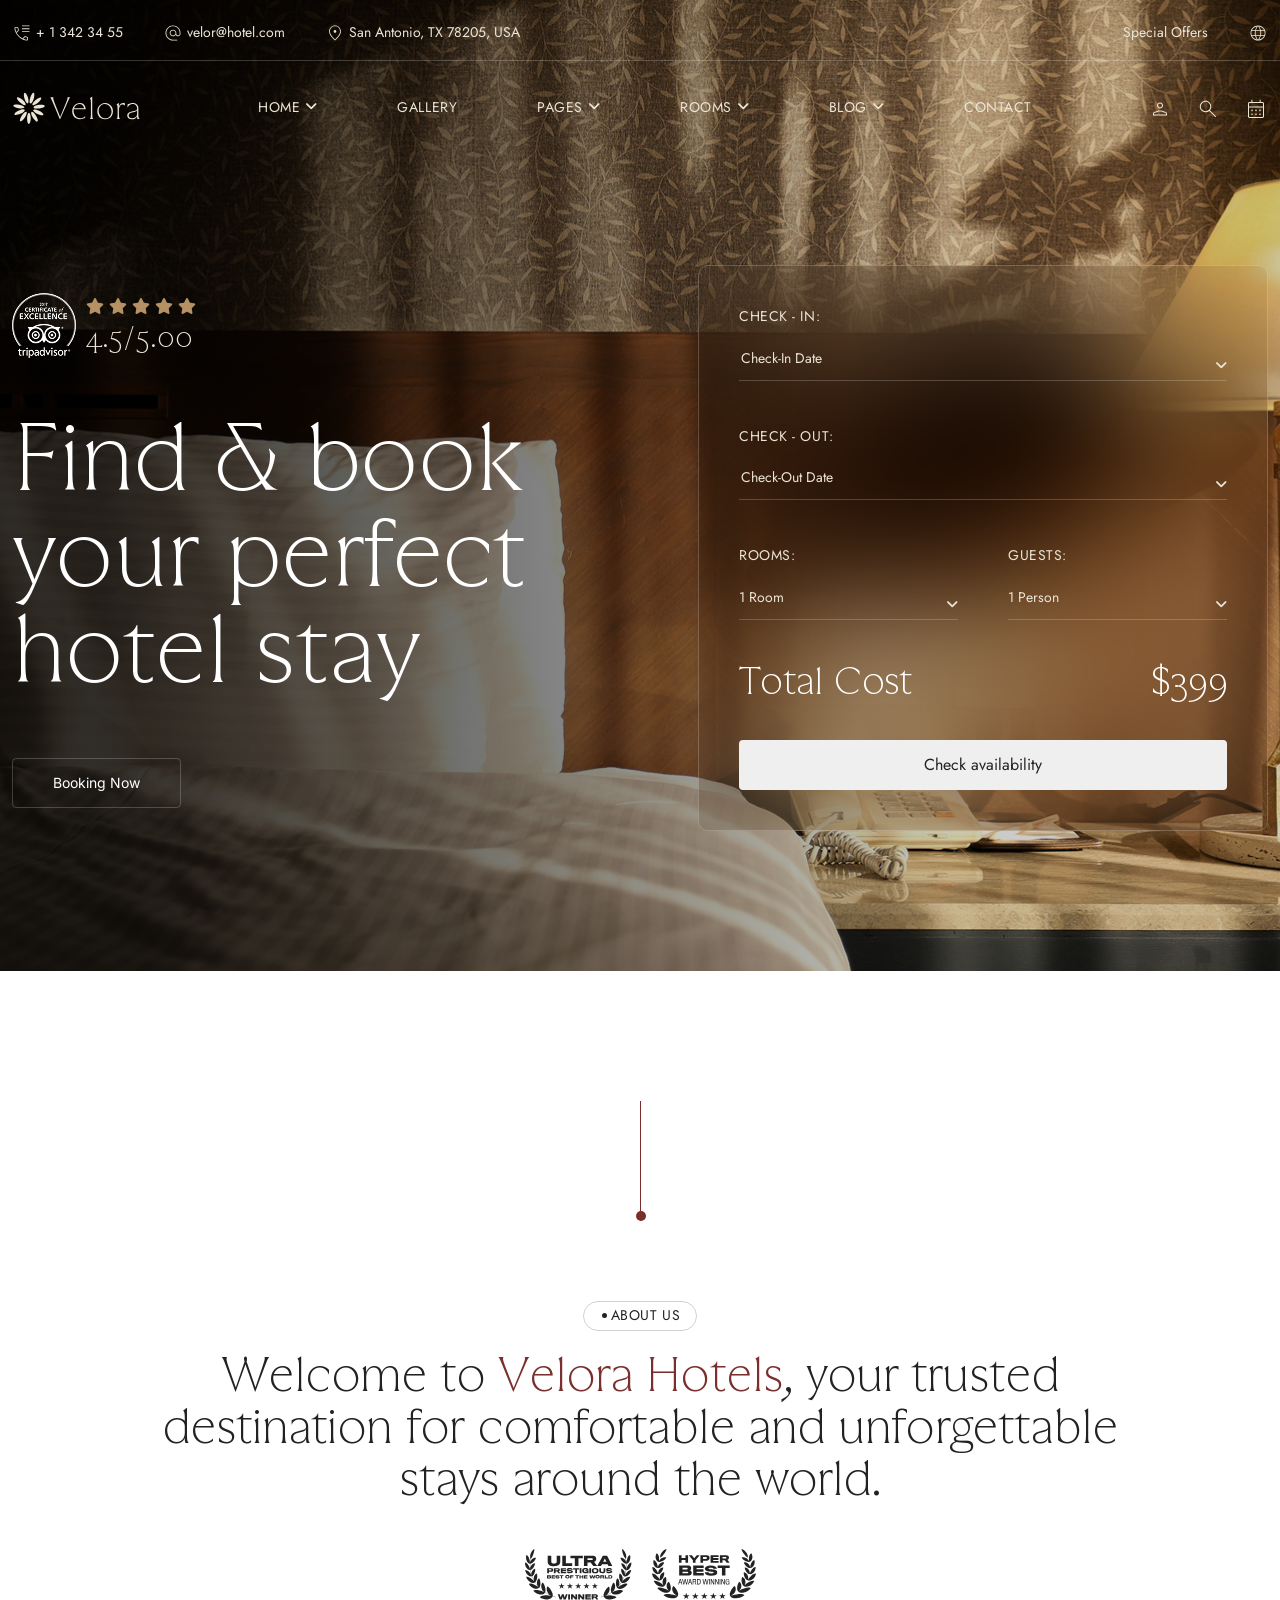
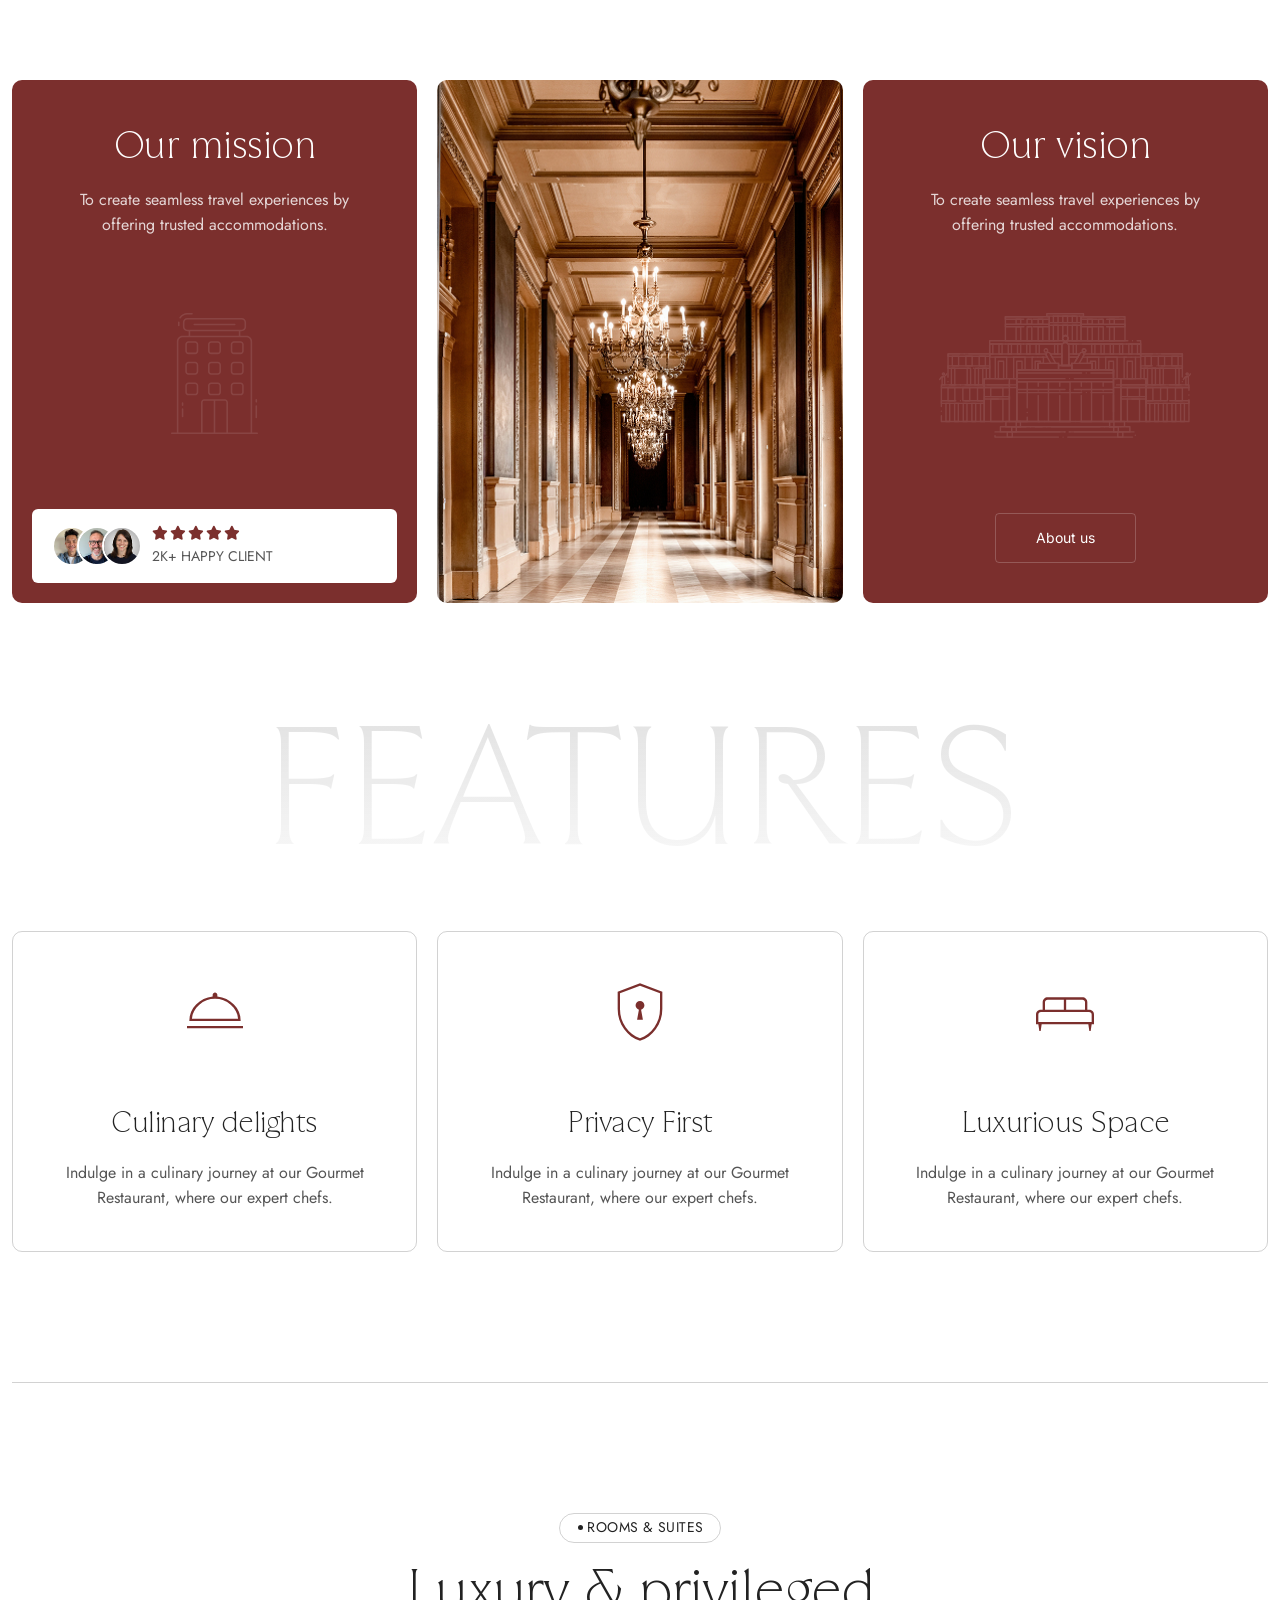
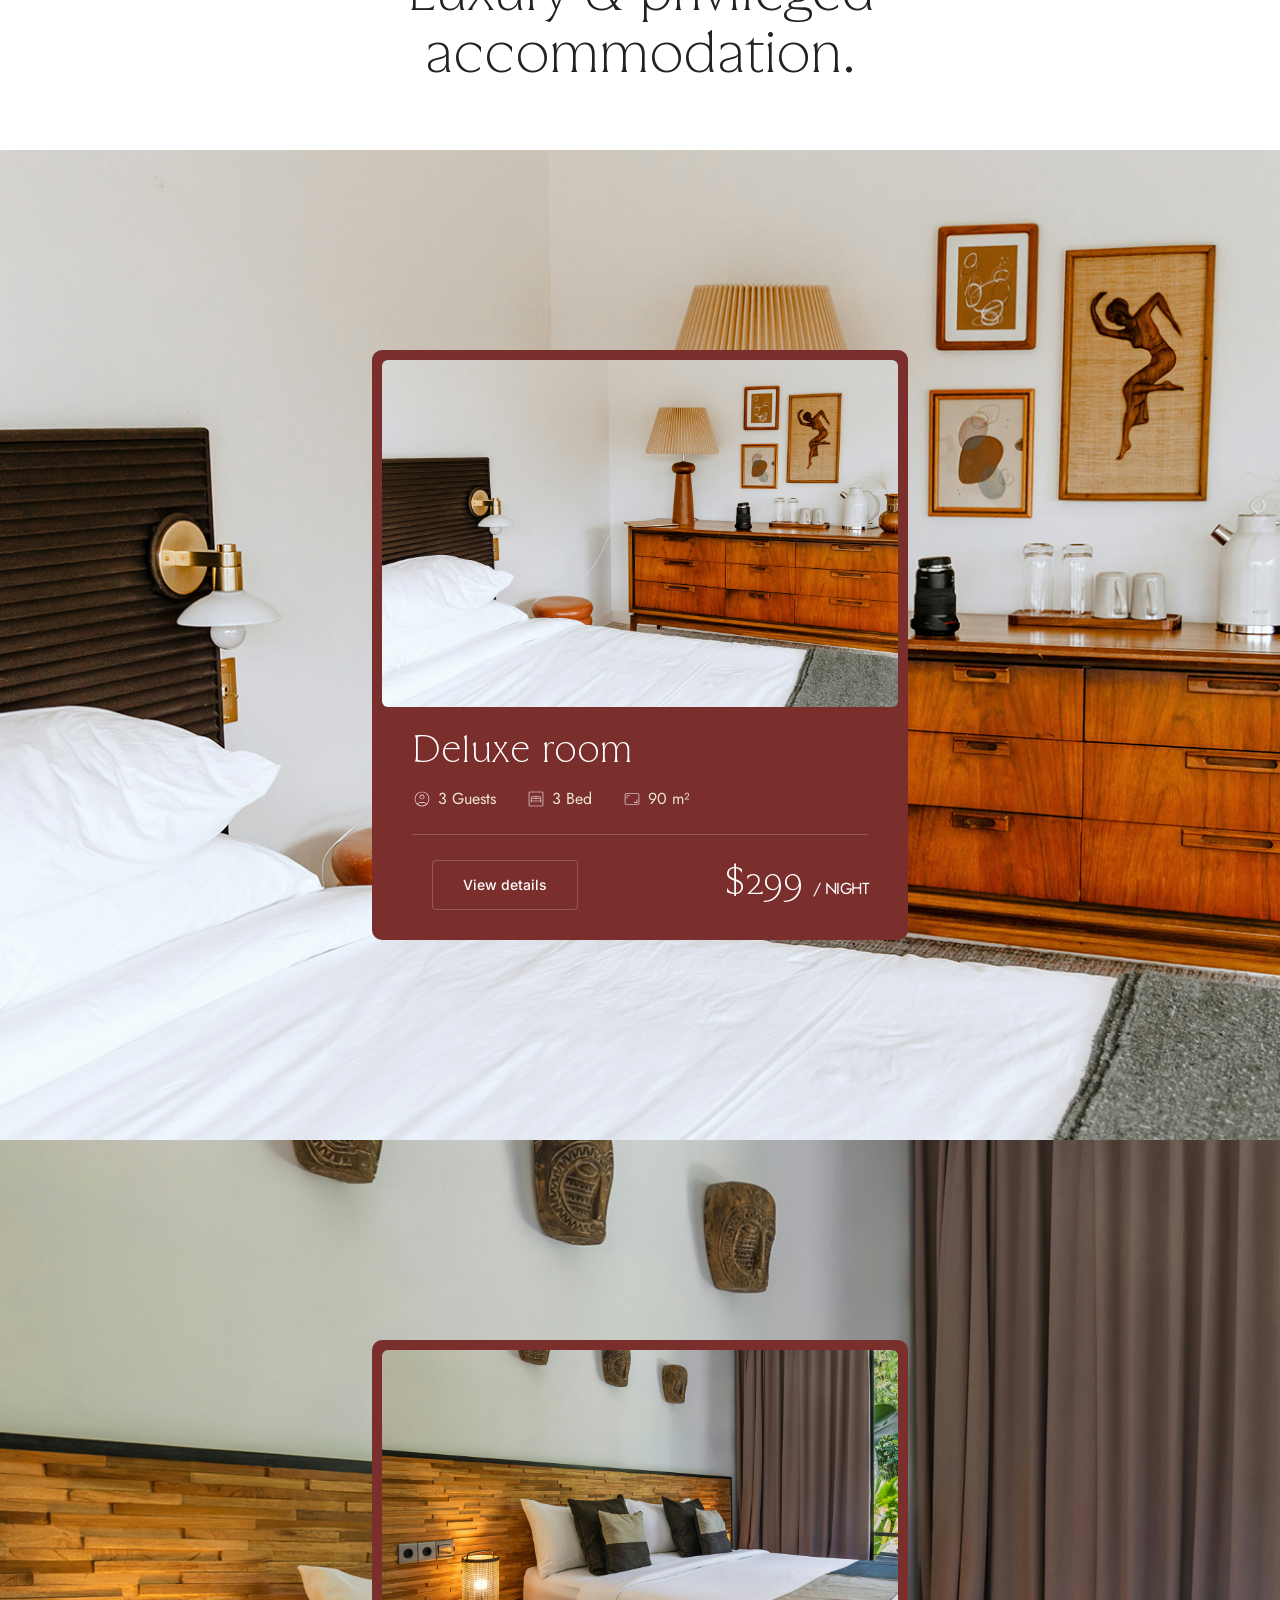
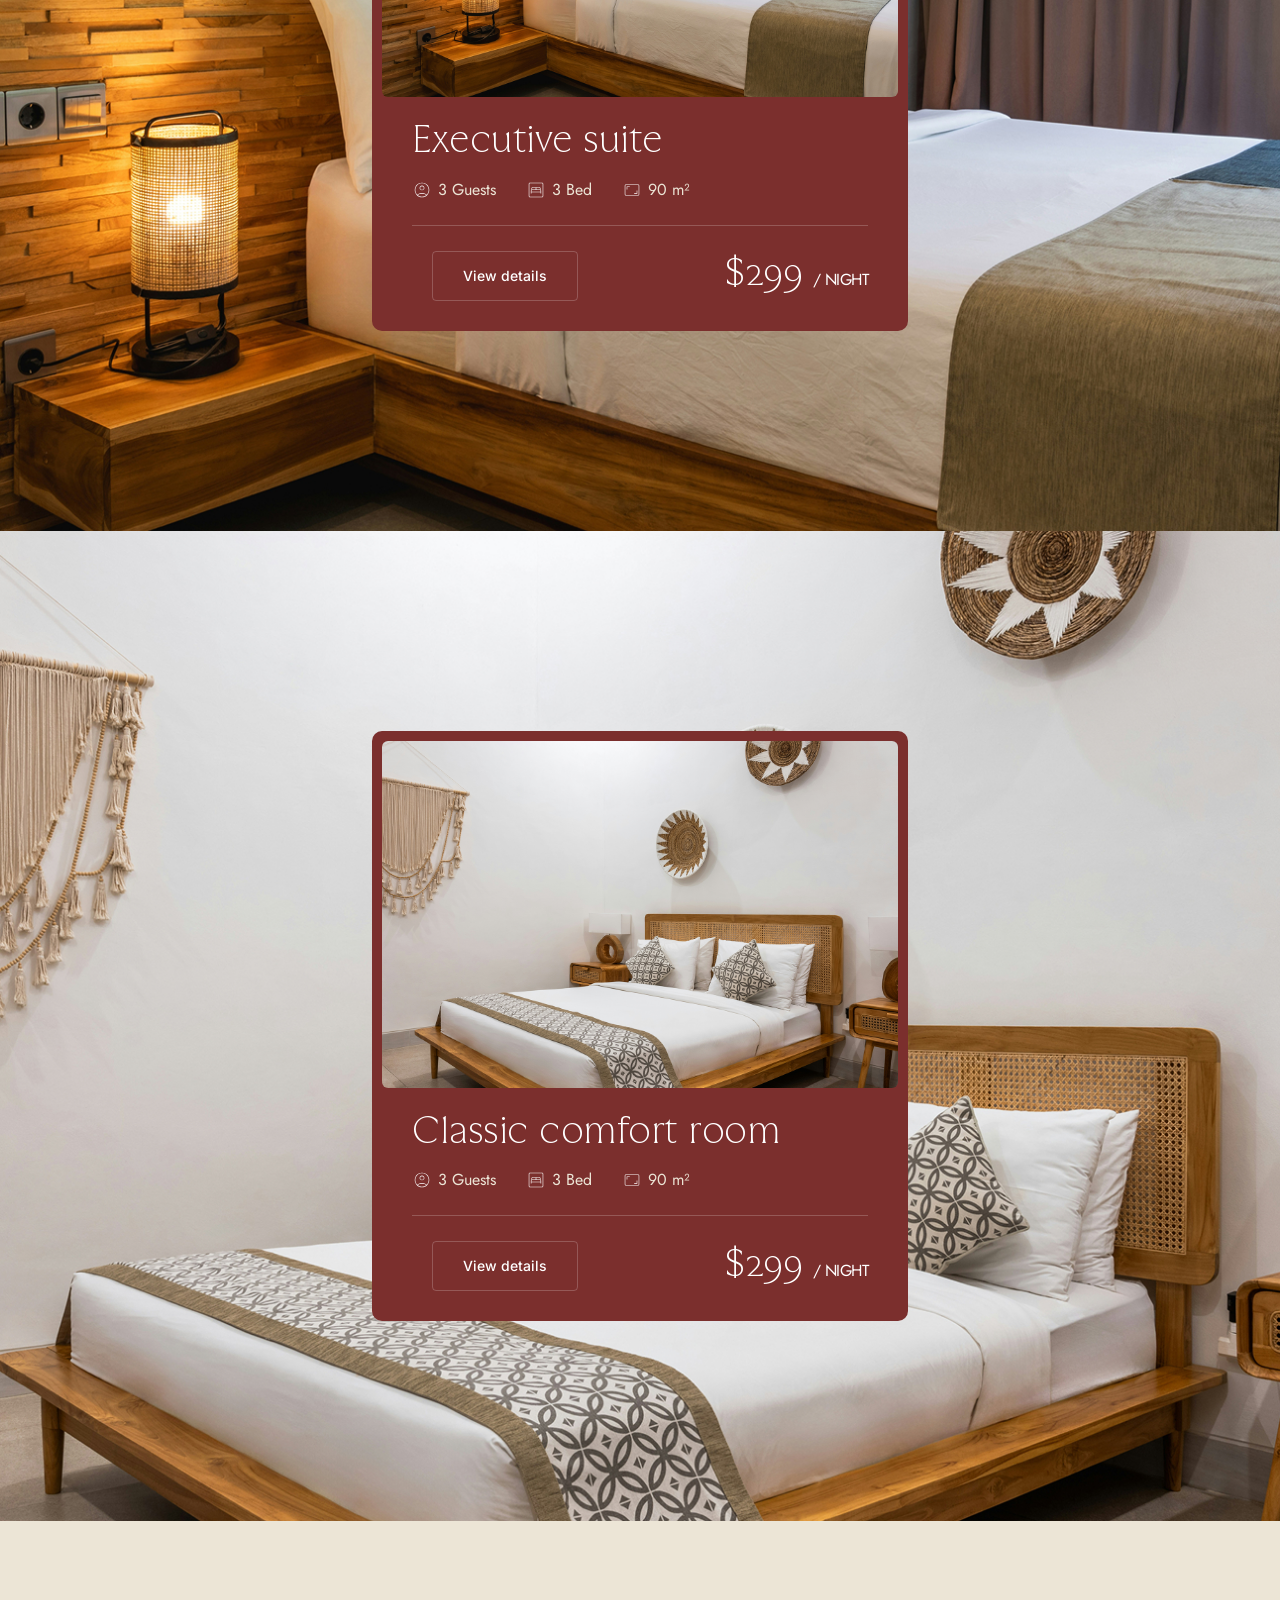
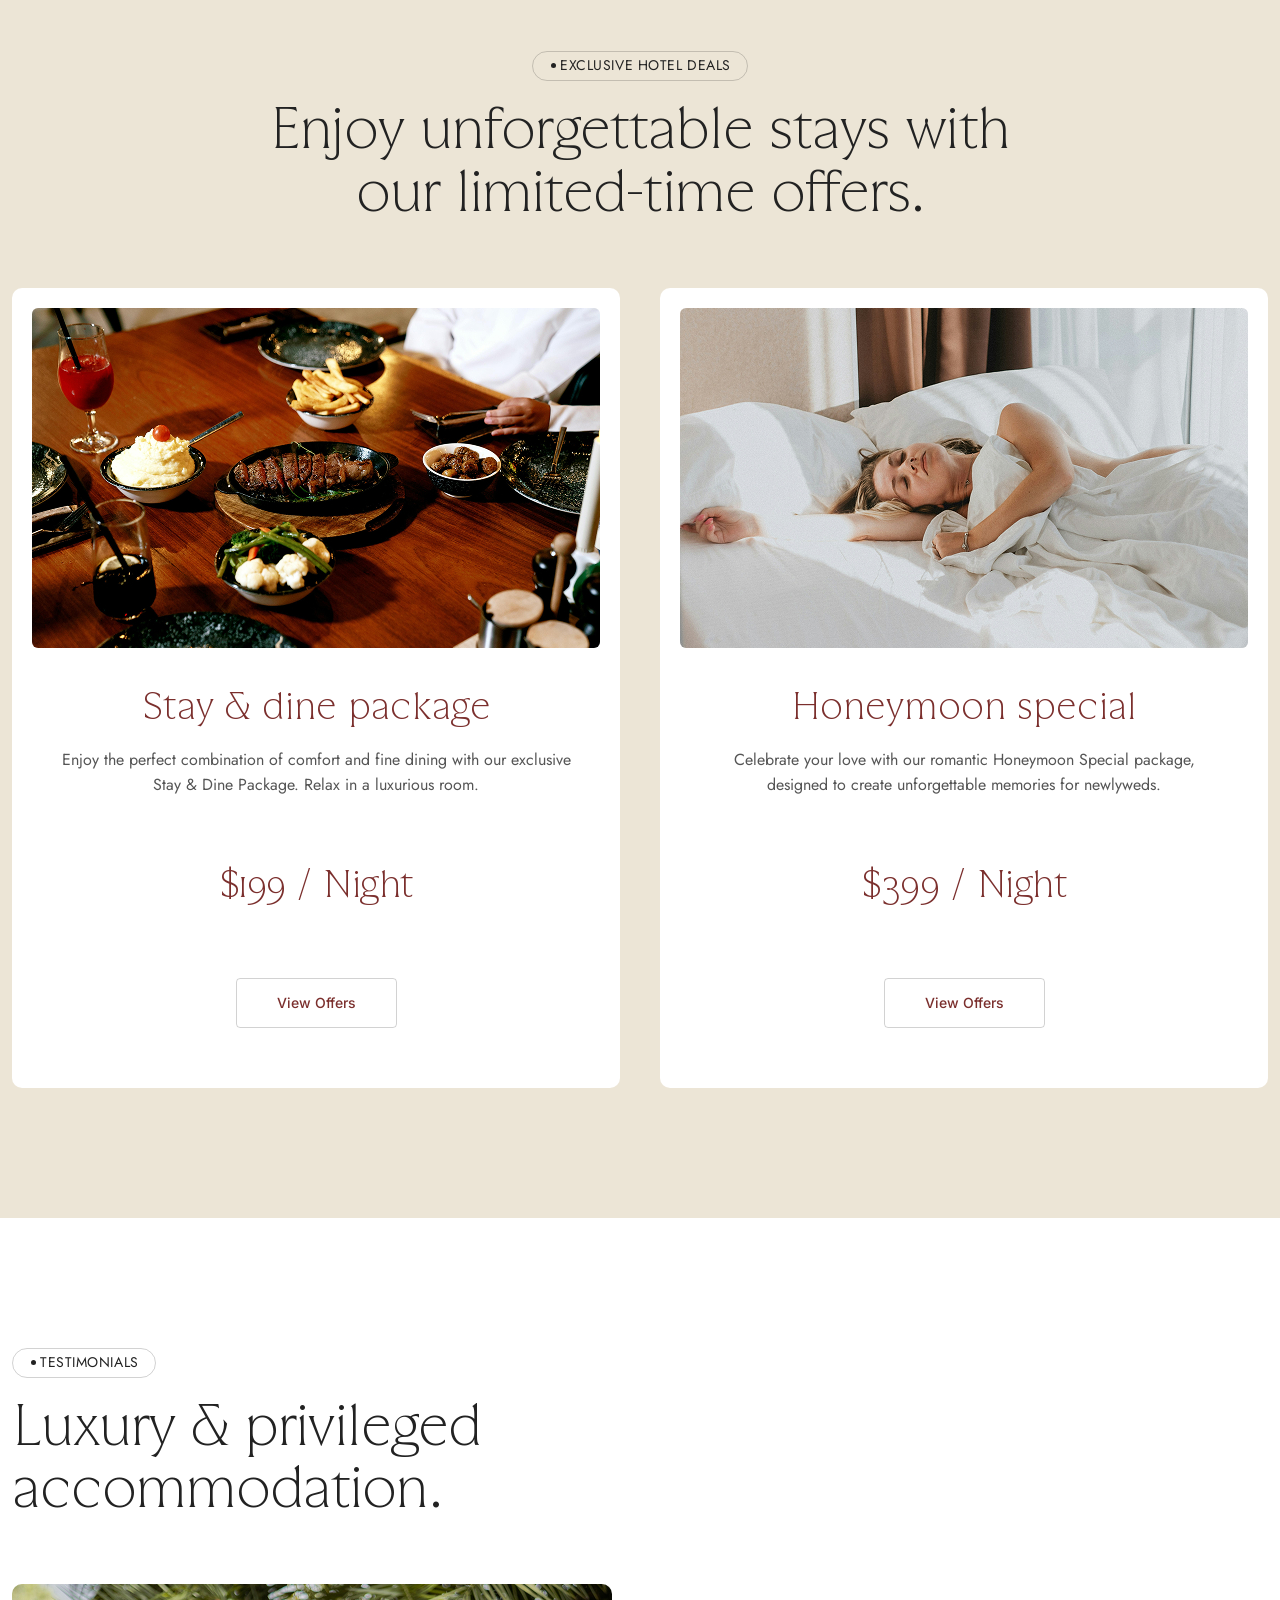
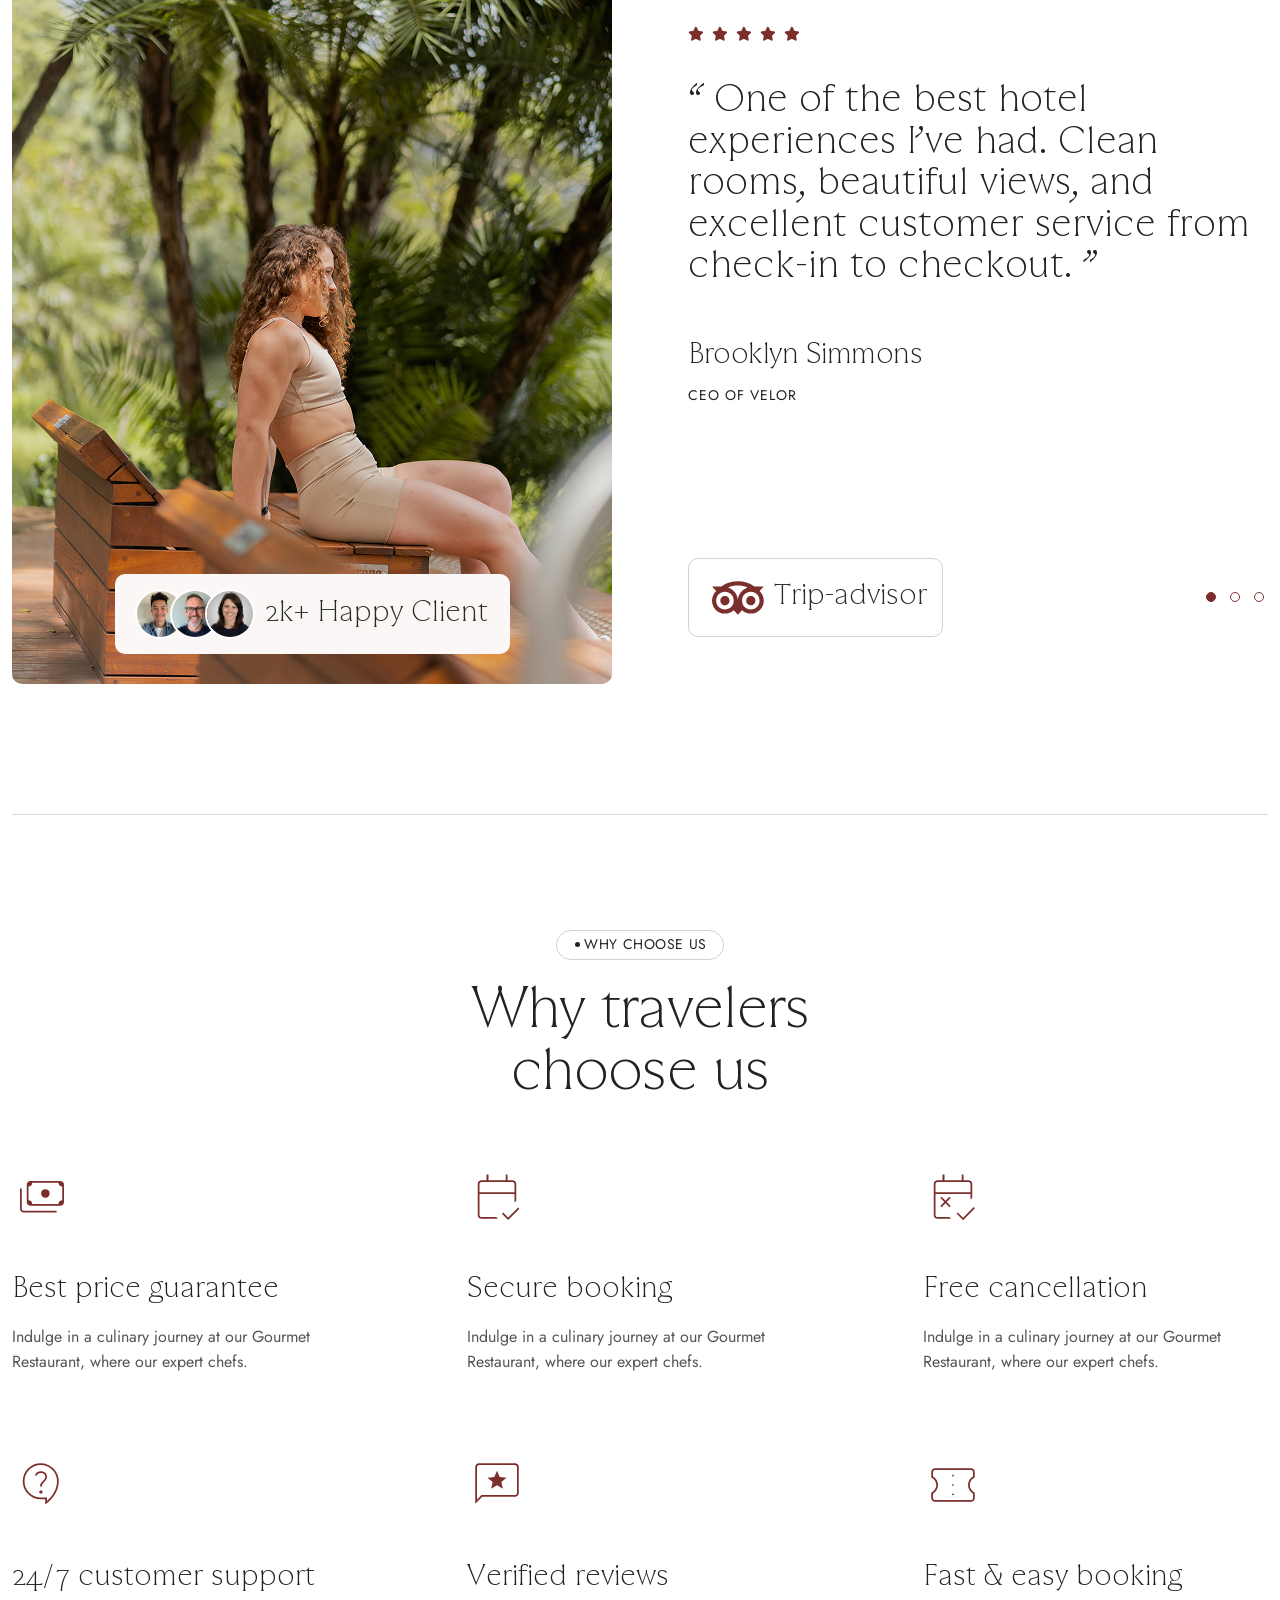
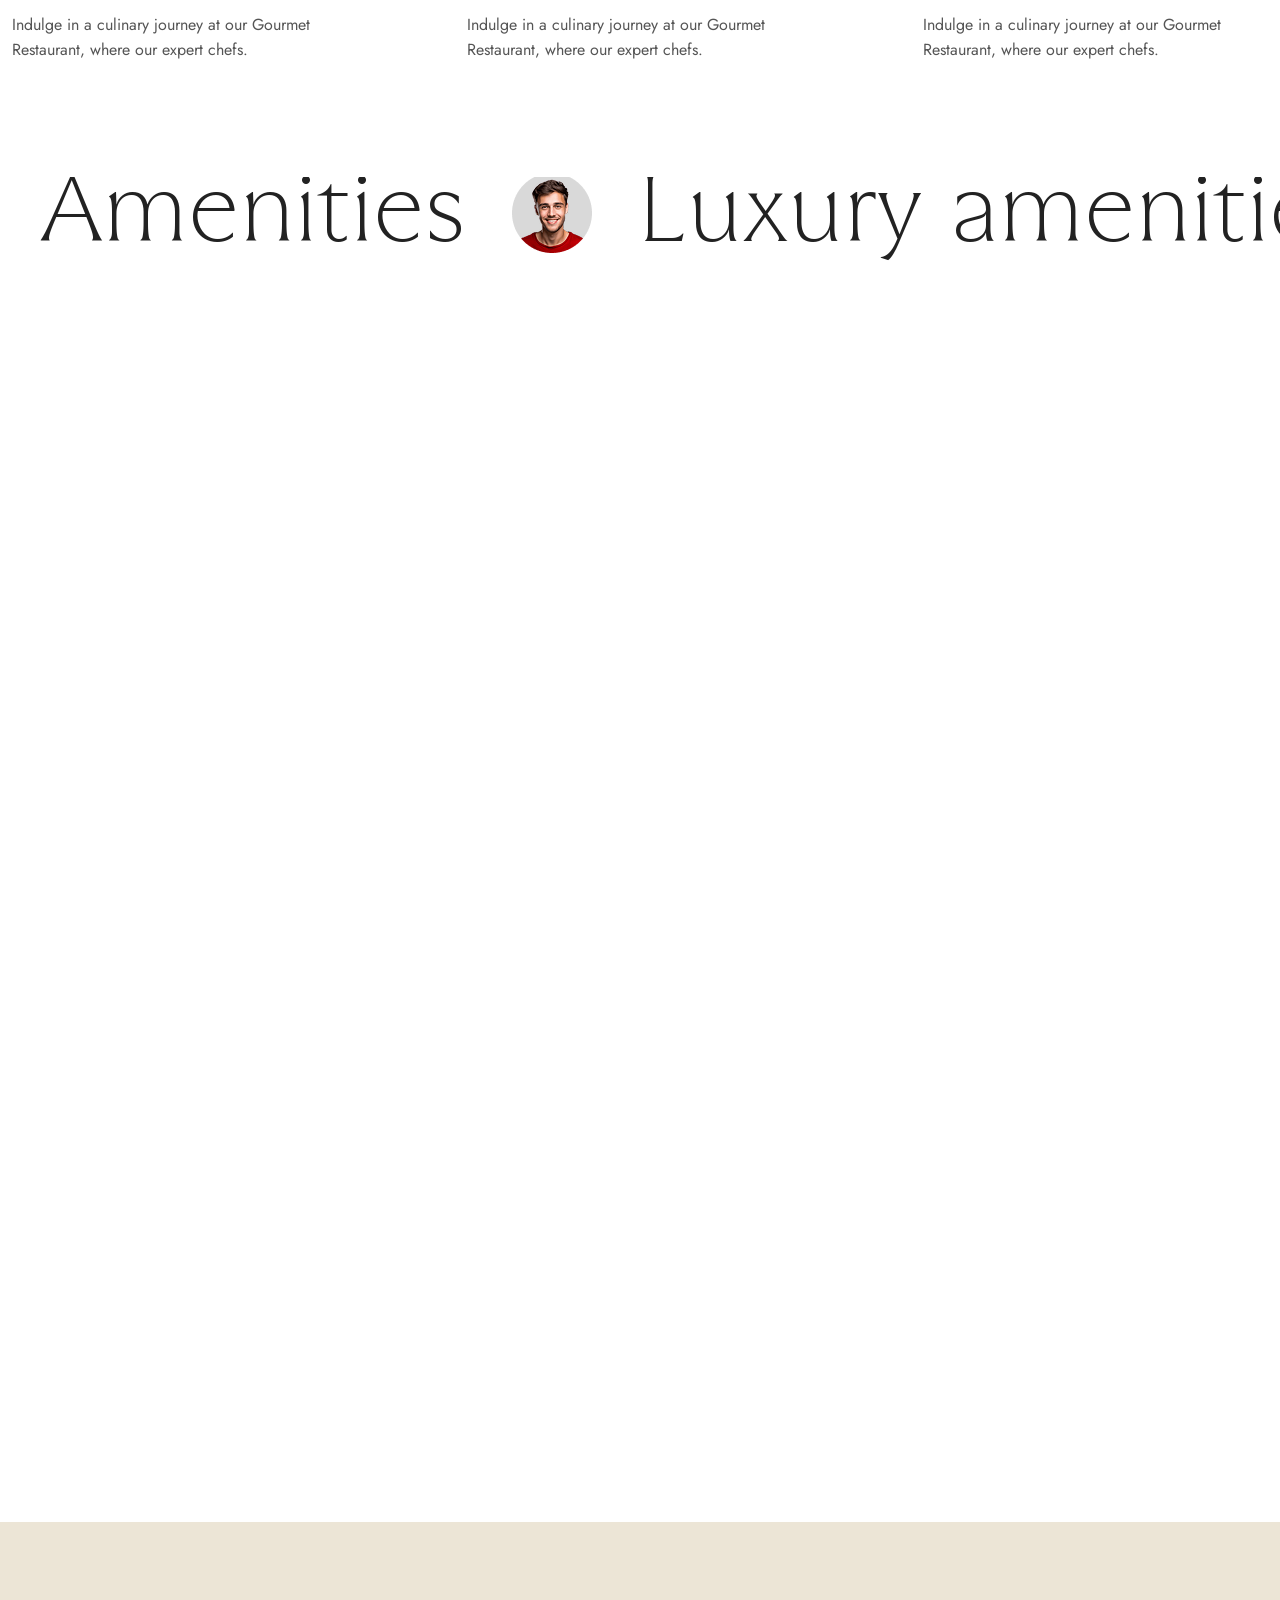
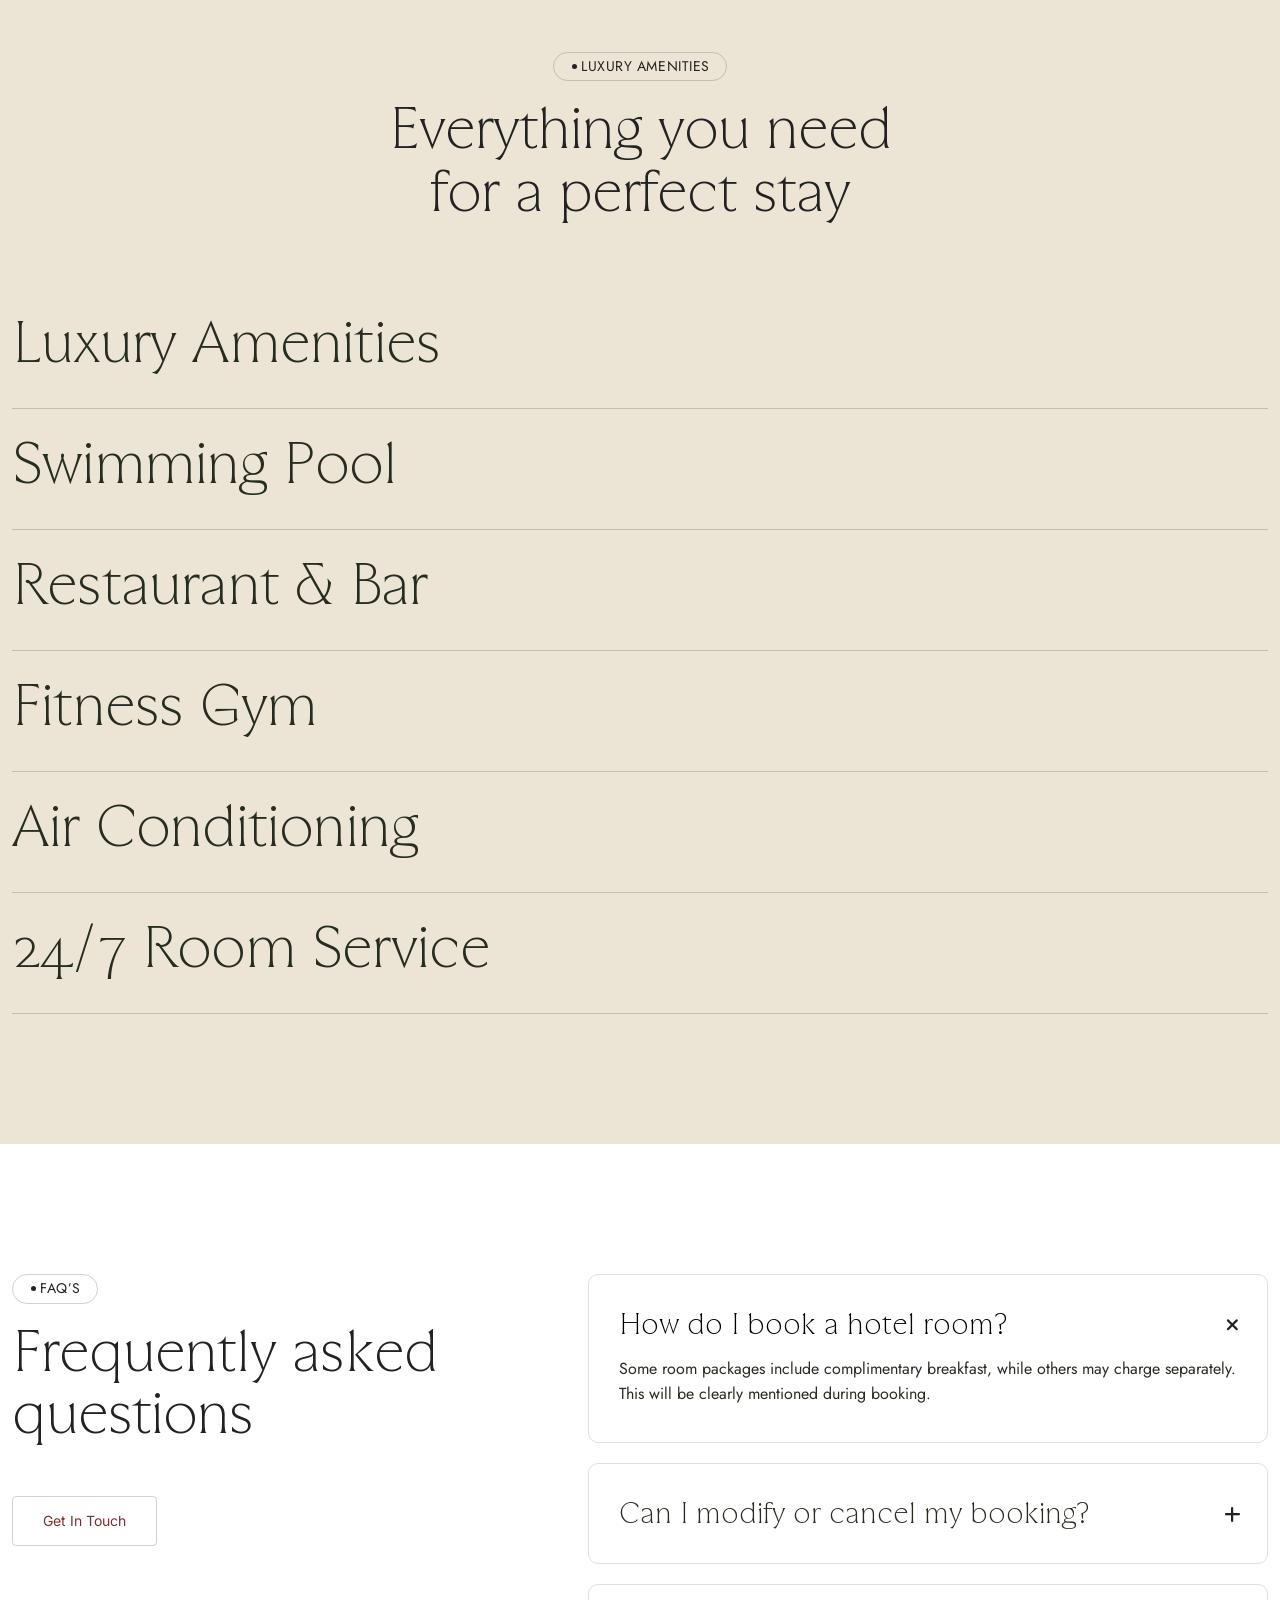
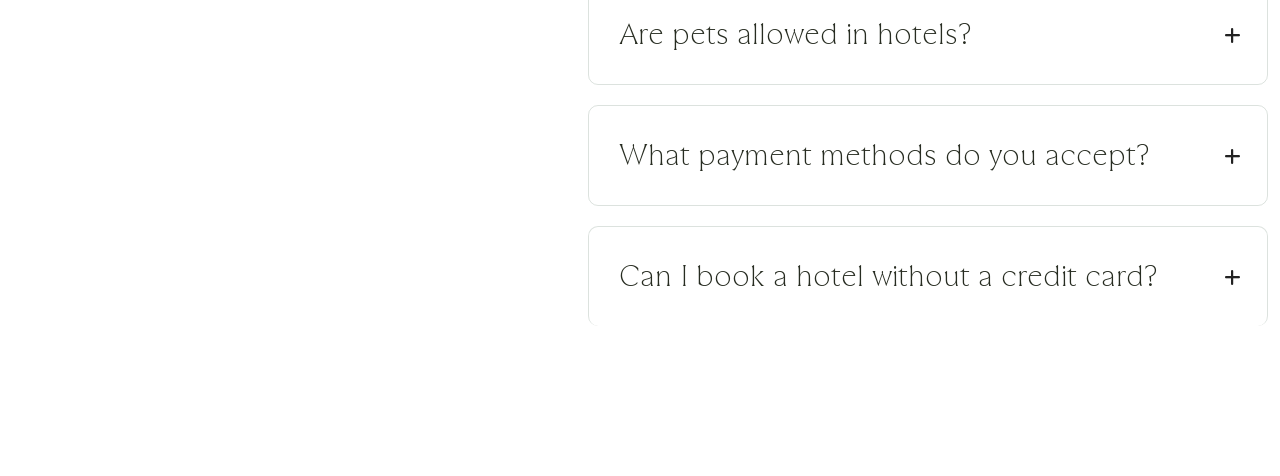
==== index.html @ f3f7d7c5 "70% 70%" ====
<!DOCTYPE html>
  <html lang="en">
  <head>
  	<meta charset="UTF-8">
  	<title>Home 1</title>
  	<meta name="description" content="Velora. - Booking WordPress WordPress Theme">
  	<meta name="keywords" content="adventure, apartment, bnb, booking, coupon, dorm, holiday, hostel, hotel, motel, reservation, resort, room, tour, travel">
  	<meta name="author" content="Themexriver">
  	<link rel="shortcut icon" href="assets/img/logo/fv-1.svg" type="image/x-icon">
  	<!-- Mobile Specific Meta -->
  	<meta name="viewport" content="width=device-width, initial-scale=1">


  	<link rel="stylesheet" href="assets/css/bootstrap.min.css">
  	<link rel="stylesheet" href="assets/css/fontawesome.css">
  	<link rel="stylesheet" href="assets/css/animate.css">
  	<link rel="stylesheet" href="assets/css/swiper.min.css">
  	<link rel="stylesheet" href="assets/css/jquery-ui.css"> 
  	<link rel="stylesheet" href="assets/css/magnific-popup.css">
  	<link rel="stylesheet" href="assets/css/flatpickr.min.css">
  	<link rel="stylesheet" href="assets/css/style.css">
  </head>
  <body class="home-1">
  	<div id="preloader">
  		<div class="preloader-logo">
  			<svg width="275" height="275" viewBox="0 0 275 275" fill="none" xmlns="http://www.w3.org/2000/svg">
  				<path d="M151.423 220.767C151.669 195.526 145.27 175 137.13 174.92C128.99 174.841 122.19 195.238 121.944 220.479C121.697 245.72 128.096 266.246 136.236 266.325C144.377 266.405 151.176 246.008 151.423 220.767Z" fill="#ECE5D6"/>
  				<path d="M104.206 215.035C118.061 193.934 123.776 173.207 116.971 168.739C110.166 164.271 93.4182 177.753 79.5637 198.854C65.7085 219.954 59.9933 240.68 66.7982 245.149C73.6031 249.618 90.3506 236.135 104.206 215.035Z" fill="#ECE5D6"/>
  				<path d="M67.5328 184.761C90.5967 174.503 106.611 160.157 103.302 152.718C99.9938 145.28 78.6153 147.567 55.5517 157.826C32.4883 168.085 16.4737 182.431 19.7823 189.869C23.0908 197.307 44.4696 195.02 67.5328 184.761Z" fill="#ECE5D6"/>
  				<path d="M100.534 131.859C101.772 123.813 82.5516 114.178 57.6036 110.338C32.6548 106.498 11.4263 109.908 10.1879 117.953C8.94947 125.999 28.1702 135.634 53.1187 139.474C78.0667 143.315 99.2956 139.905 100.534 131.859Z" fill="#ECE5D6"/>
  				<path d="M109.492 112.693C114.883 106.593 103.92 88.0973 85.0063 71.3814C66.0925 54.6652 46.3894 46.0591 40.9984 52.1589C35.6073 58.2588 46.5699 76.7549 65.484 93.4708C84.3982 110.187 104.101 118.793 109.492 112.693Z" fill="#ECE5D6"/>
  				<path d="M127.335 101.491C135.168 99.2743 135.947 77.7875 129.074 53.4992C122.201 29.2107 110.279 11.3179 102.446 13.5344C94.6131 15.751 93.8348 37.2374 100.707 61.5261C107.58 85.8141 119.502 103.707 127.335 101.491Z" fill="#ECE5D6"/>
  				<path d="M175.772 62.282C183.122 38.1339 182.768 16.6361 174.98 14.2655C167.192 11.8949 154.92 29.5491 147.569 53.6975C140.219 77.8453 140.573 99.3434 148.361 101.714C156.149 104.084 168.421 86.4304 175.772 62.282Z" fill="#ECE5D6"/>
  				<path d="M210.386 94.9114C229.623 78.5682 240.946 60.2903 235.674 54.0863C230.404 47.8823 210.536 56.1021 191.299 72.4446C172.062 88.7879 160.74 107.066 166.011 113.27C171.281 119.474 191.149 111.255 210.386 94.9114Z" fill="#ECE5D6"/>
  				<path d="M221.826 141.086C246.845 137.738 266.252 128.484 265.173 120.415C264.093 112.346 242.936 108.519 217.917 111.866C192.898 115.213 173.49 124.467 174.57 132.536C175.65 140.605 196.806 144.433 221.826 141.086Z" fill="#ECE5D6"/>
  				<path d="M254.101 192.176C257.556 184.804 241.828 170.145 218.971 159.433C196.115 148.721 174.785 146.014 171.33 153.385C167.876 160.757 183.604 175.416 206.461 186.128C229.317 196.839 250.647 199.547 254.101 192.176Z" fill="#ECE5D6"/>
  				<path d="M206.021 246.565C212.912 242.232 207.607 221.396 194.171 200.027C180.735 178.658 164.256 164.848 157.364 169.181C150.473 173.514 155.778 194.35 169.214 215.719C182.65 237.088 199.129 250.899 206.021 246.565Z" fill="#ECE5D6"/>
  			</svg>

  		</div>
  	</div>


<!-- Start of Header section
	============================================= -->
	<header id="vl-header" class="vl-header-section header_style_one txa_sticky_header"> 
		<div class="header-top">
			<div class="container">
				<div class="top-cta-wrap d-flex justify-content-between">
					<div class="top-cta d-flex align-items-center">
						<div class="cta-info d-flex align-items-center">
							<i><img src="assets/img/icon/ic1.svg" alt=""></i>
							<a href="#">+ 1 342 34 55</a>
						</div>
						<div class="cta-info d-flex align-items-center">
							<i><img src="assets/img/icon/ic2.svg" alt=""></i>
							<a href="#">velor@hotel.com</a>
						</div>
						<div class="cta-info d-flex align-items-center">
							<i><img src="assets/img/icon/ic3.svg" alt=""></i>
							<a href="#">San Antonio, TX 78205, USA</a>
						</div>
					</div>
					<div class="top-cta d-flex align-items-center">
						<div class="cta-info d-flex align-items-center">
							<a href="#">Special Offers</a>
						</div>
						<div class="cta-info d-flex align-items-center">
							<a href="#"><i><img src="assets/img/icon/ic4.svg" alt=""></i></a>
						</div>
					</div>
				</div>
			</div>
		</div>
		<div class="header-navigation-wrap">
			<div class="container">
				<div class="header-navigation d-flex justify-content-between align-items-center">
					<div class="brand-logo">
						<a href="#"><img src="assets/img/logo/logo-1.svg" alt=""></a>
					</div>
					<nav class="main-navigation clearfix ul-li">
						<ul id="main-nav" class="nav navbar-nav clearfix">
							<li class="dropdown active">
								<a href="!#">home</a>
								<ul class="dropdown-menu clearfix">
									<li><a class="active"  href="index.html">Home Page One</a></li>
									<li><a href="index-2.html">Home Page Two</a></li>
									<li><a href="index-3.html">Home Page Three</a></li>
								</ul>
							</li>
							<li><a href="about.html">Gallery</a></li>
							<li class="dropdown">
								<a href="!#">Pages</a>
								<ul class="dropdown-menu clearfix">
									<li><a href="service.html">Services</a></li>
									<li class="dropdown">
										<a href="service-single.html">Services Details</a>
										<ul class="dropdown-menu clearfix">
											<li><a href="service-single.html">Construction </a></li>
											<li><a href="service-single-2.html">Architect Design</a></li>
											<li><a href="service-single-3.html">Interior Design</a></li>
											<li><a href="service-single-4.html">3D Animation</a></li>
											<li><a href="service-single-5.html">House Renovation</a></li>
											<li><a href="service-single-6.html">Ideas & Inspiration</a></li>
										</ul>
									</li>
									<li><a href="team.html">Team Page</a></li>
									<li class="dropdown">
										<a href="service-single.html">Blog</a>
										<ul class="dropdown-menu clearfix">
											<li><a href="service-single.html">Construction</a></li>
											<li><a href="service-single-2.html">Architect Design</a></li>
											<li><a href="service-single-3.html">Interior Design</a></li>
											<li><a href="service-single-4.html">3D Animation</a></li>
											<li><a href="service-single-5.html">House Renovation</a></li>
											<li><a href="service-single-6.html">Ideas & Inspiration</a></li>
										</ul>
									</li>
									<li><a href="faq.html">FAQ Page</a></li>
									<li><a href="pricing.html">Pricing Page</a></li>
									<li><a href="testimonial.html">Testimonial Page</a></li>
									<li><a href="contact.html">Contact Page</a></li>
									<li><a href="booking.html">Booking Page</a></li>
								</ul>
							</li>
							<li class="dropdown">
								<a href="!#">Rooms</a>
								<ul class="dropdown-menu clearfix"> 
									<li><a href="shop.html">Shop Page </a></li>
									<li><a href="shop-single.html">Shop Details</a></li>
								</ul>
							</li>
							<li class="dropdown">
								<a href="!#">Blog</a>
								<ul class="dropdown-menu clearfix"> 
									<li><a href="shop.html">Shop Page </a></li>
									<li><a href="shop-single.html">Shop Details</a></li>
								</ul>
							</li>
							<li><a href="about.html">Contact</a></li>
						</ul>
					</nav>
					<div class="header-action d-flex align-items-center">
						<button><i><img src="assets/img/icon/ic5.svg" alt=""></i></button>
						<button><i><img src="assets/img/icon/ic6.svg" alt=""></i></button>
						<button><i><img src="assets/img/icon/ic7.svg" alt=""></i></button>
					</div>
					<div class="vl-mobile-menu-btn mobile_menu_button open_mobile_menu">
						<button>
							<span></span>
							<span></span>
							<span></span>
						</button>
					</div>
				</div>
			</div>
		</div>
	</header>
<!-- Start of Header section
	============================================= -->


<!-- Start of Hero section
	============================================= -->
	<section id="vl-hero" class="vl-hero-sec">
		<div class="vl-hero-content position-relative over-hidden">
			<div class="vl-hero-img img-cover">
				<img src="assets/img/hero/hero-1.jpg" alt="">
			</div>
			<div class="container">
				<div class="vl-hero-text-form d-flex justify-content-between">
					<div class="vl-hero-text headline">
						<div class="item-icon-rate d-flex align-items-center">
							<div class="item-icon">
								<i><img src="assets/img/icon/ic8.png" alt=""></i>
							</div>
							<div class="item-text headline">
								<div class="item-rate ul-li">
									<ul>
										<li><i class="fa-solid fa-star"></i></li>
										<li><i class="fa-solid fa-star"></i></li>
										<li><i class="fa-solid fa-star"></i></li>
										<li><i class="fa-solid fa-star"></i></li>
										<li><i class="fa-solid fa-star"></i></li>
									</ul>
								</div>
								<h3>4.5/5.00</h3>
							</div>
						</div>
						<h1 class="hero_title">Find & book your perfect hotel stay</h1>
						<div class="vl-btn">
							<a href="#">Booking Now</a>
						</div>
					</div>
					<div class="vl-hero-form">
						<form action="#" method="#">
							<div class="item-input">
								<label>Check - in:</label>
								<input class="date-pick" type="text" placeholder="Check-In Date">
							</div>
							<div class="item-input">
								<label>Check - out:</label>
								<input class="date-pick" type="text" placeholder="Check-Out Date">
							</div>
							<div class="item-input-wrap">
								<div class="item-input">
									<label>Rooms:</label>
									<select name="#" id="#">
										<option value="#">1 Room</option>
										<option value="#">2 Rooms</option>
										<option value="#">3 Rooms</option>
									</select>
								</div>
								<div class="item-input">
									<label>Guests:</label>
									<select name="#" id="#">
										<option value="#">1 Person</option>
										<option value="#">2 Persons</option>
										<option value="#">3 Persons</option>
									</select>
								</div>
							</div>
							<div class="item-cost headline d-flex justify-content-between">
								<h3>Total Cost</h3>
								<h3>$399</h3>
							</div>
							<button>Check availability</button>
						</form>
					</div>
				</div>
			</div>
		</div>
	</section>
<!-- End of Hero section
	============================================= -->	

<!-- Start of About section
	============================================= -->
	<section id="vl-about" class="vl-about-sec pt-130 pb-115">
		<div class="container">
			<div class="vl-about-content">
				<div class="vl-ab-line mb-80 text-center">
					<span></span>
				</div>

				<div class="vl-sec-title text-center headline">
					<div class="subtitle text-uppercase">
						About us
					</div>
					<h2 class="sec_title">Welcome to <span>Velora Hotels</span>, your trusted destination for comfortable and unforgettable stays around the world.</h2>
				</div>

				<div class="vl-about-logo mt-40 d-flex justify-content-center">
					<div class="vl-ab-logo">
						<img src="assets/img/logo/a-logo1.svg">
					</div>
					<div class="vl-ab-logo">
						<img src="assets/img/logo/a-logo2.svg">
					</div>
				</div>

				<div class="vl-about-card-wrapper mt-80">
					<div class="vl-about-card">
						<div class="item-text text-center headline pera-content">
							<h3>Our mission</h3>
							<p>To create seamless travel experiences by offering trusted accommodations.</p>
						</div>
						<div class="item-icon text-center">
							<i><img src="assets/img/icon/ic9.svg" alt=""></i>
						</div>
						<div class="item-client  d-flex align-items-center ul-li">
							<ul class="client-avtr">
								<li><img src="assets/img/about/ac1.jpg" alt=""></li>
								<li><img src="assets/img/about/ac2.jpg" alt=""></li>
								<li><img src="assets/img/about/ac3.jpg" alt=""></li>
							</ul>
							<div class="item-rate">
								<ul>
									<li><i class="fa-solid fa-star"></i></li>
									<li><i class="fa-solid fa-star"></i></li>
									<li><i class="fa-solid fa-star"></i></li>
									<li><i class="fa-solid fa-star"></i></li>
									<li><i class="fa-solid fa-star"></i></li>
								</ul>
								<span class="text-uppercase">2k+ Happy Client </span>
							</div>
						</div>
					</div>

					<div class="vl-about-card ver_2">
						<div class="card-img img-cover">
							<img src="assets/img/about/ca1.jpg" alt="">
						</div>
					</div>

					<div class="vl-about-card">
						<div class="item-text text-center headline pera-content">
							<h3>Our vision</h3>
							<p>To create seamless travel experiences by offering trusted accommodations.</p>
						</div>
						<div class="item-icon text-center">
							<i><img src="assets/img/icon/ic10.svg" alt=""></i>
						</div>
						<div class="vl-btn text-center">
							<a href="#">About us</a>
						</div>
					</div>
				</div>

			</div>
		</div>
	</section>
<!-- End of About section
	============================================= -->

<!-- Start of Feature section
	============================================= -->
	<section id="vl-feat1" class="vl-feat1-sec over-hidden pb-130">
		<div class="container">
			<div class="vl-feat1-title text-center text-uppercase">
				Features
			</div>
			<div class="vl-feat1-content pt-45 pb-130">
				<div class="vl-feat1-item text-center">
					<div class="item-icon">
						<i><img src="assets/img/icon/ic11.svg" alt=""></i>
					</div>
					<div class="item-text headline pera-content">
						<h3>Culinary delights</h3>
						<p>Indulge in a culinary journey at our Gourmet Restaurant, where our expert chefs.</p>
					</div>
				</div>
				<div class="vl-feat1-item text-center">
					<div class="item-icon">
						<i><img src="assets/img/icon/ic12.svg" alt=""></i>
					</div>
					<div class="item-text headline pera-content">
						<h3>Privacy First</h3>
						<p>Indulge in a culinary journey at our Gourmet Restaurant, where our expert chefs.</p>
					</div>
				</div>
				<div class="vl-feat1-item text-center">
					<div class="item-icon">
						<i><img src="assets/img/icon/ic13.svg" alt=""></i>
					</div>
					<div class="item-text headline pera-content">
						<h3>Luxurious Space</h3>
						<p>Indulge in a culinary journey at our Gourmet Restaurant, where our expert chefs.</p>
					</div>
				</div>
			</div>
		</div>
	</section>		
<!-- End of Feature section
	============================================= -->

<!-- Start of Room section
	============================================= -->
	<section id="vl-room" class="vl-room-sec">
		<div class="vl-sec-title pb-60 text-center headline">
			<div class="subtitle text-uppercase">
				rooms & suites
			</div>
			<h2 class="sec_title">Luxury & privileged
			accommodation.</h2>
		</div>
		<div class="vl-room-content">
			<div class="vl-room-item">
				<div class="item-inner-wrap position-relative">
					<div class="item-img position-absolute img-cover">
						<img src="assets/img/room/rm1.jpg" alt="">
					</div>
					<div class="item-card">
						<div class="inner-img img-cover">
							<img src="assets/img/room/rm1.jpg" alt="">
						</div>
						<div class="inner-text headline">
							<h3><a href="#">Deluxe room</a></h3>
							<div class="inner-tag">
								<a href="#"><i><img src="assets/img/icon/ic14.svg" alt=""></i> 3 Guests</a>
								<a href="#"><i><img src="assets/img/icon/ic15.svg" alt=""></i> 3 Bed</a>
								<a href="#"><i><img src="assets/img/icon/ic16.svg" alt=""></i> 90 m²</a>
							</div>
							<div class="inner-bottom d-flex justify-content-between align-items-center">
								<div class="vl-btn">
									<a href="#">View details</a>
								</div>
								<div class="rm-price">
									$299 <span>/ Night</span>
								</div>
							</div>
						</div>
					</div>
				</div>
			</div>
			<div class="vl-room-item">
				<div class="item-inner-wrap position-relative">
					<div class="item-img position-absolute img-cover">
						<img src="assets/img/room/rm2.jpg" alt="">
					</div>
					<div class="item-card">
						<div class="inner-img img-cover">
							<img src="assets/img/room/rm2.jpg" alt="">
						</div>
						<div class="inner-text headline">
							<h3><a href="#">Executive suite</a></h3>
							<div class="inner-tag">
								<a href="#"><i><img src="assets/img/icon/ic14.svg" alt=""></i> 3 Guests</a>
								<a href="#"><i><img src="assets/img/icon/ic15.svg" alt=""></i> 3 Bed</a>
								<a href="#"><i><img src="assets/img/icon/ic16.svg" alt=""></i> 90 m²</a>
							</div>
							<div class="inner-bottom d-flex justify-content-between align-items-center">
								<div class="vl-btn">
									<a href="#">View details</a>
								</div>
								<div class="rm-price">
									$299 <span>/ Night</span>
								</div>
							</div>
						</div>
					</div>
				</div>
			</div>
			<div class="vl-room-item">
				<div class="item-inner-wrap position-relative">
					<div class="item-img position-absolute img-cover">
						<img src="assets/img/room/rm3.jpg" alt="">
					</div>
					<div class="item-card">
						<div class="inner-img img-cover">
							<img src="assets/img/room/rm3.jpg" alt="">
						</div>
						<div class="inner-text headline">
							<h3><a href="#">Classic comfort room</a></h3>
							<div class="inner-tag">
								<a href="#"><i><img src="assets/img/icon/ic14.svg" alt=""></i> 3 Guests</a>
								<a href="#"><i><img src="assets/img/icon/ic15.svg" alt=""></i> 3 Bed</a>
								<a href="#"><i><img src="assets/img/icon/ic16.svg" alt=""></i> 90 m²</a>
							</div>
							<div class="inner-bottom d-flex justify-content-between align-items-center">
								<div class="vl-btn">
									<a href="#">View details</a>
								</div>
								<div class="rm-price">
									$299 <span>/ Night</span>
								</div>
							</div>
						</div>
					</div>
				</div>
			</div>
		</div>
	</section>	
<!-- End of Room section
	============================================= -->	


<!-- Start of Deals section
	============================================= -->
	<section id="vl-deal" class="vl-deal-sec pt-130 pb-130">
		<div class="container">
			<div class="vl-sec-title pb-60 text-center headline">
				<div class="subtitle text-uppercase">
					Exclusive Hotel Deals
				</div>
				<h2 class="sec_title">Enjoy unforgettable stays with our limited-time offers.</h2>
			</div>
			<div class="vl-deal-content">
				<div class="vl-deal-item">
					<div class="item-img img-cover">
						<img src="assets/img/about/deal1.jpg" alt="">
					</div>
					<div class="item-text text-center">
						<div class="inner-text headline pera-content">
							<h3><a href="#">Stay & dine package</a></h3>
							<p>Enjoy the perfect combination of comfort and fine dining with our exclusive Stay & Dine Package. Relax in a luxurious room.</p>
						</div>
						<div class="item-price headline">
							<h4><span>$199</span> / Night</h4>
						</div>
						<div class="vl-btn">
							<a href="#">View Offers</a>
						</div>
					</div>
				</div>
				<div class="vl-deal-item">
					<div class="item-img img-cover">
						<img src="assets/img/about/deal2.jpg" alt="">
					</div>
					<div class="item-text text-center">
						<div class="inner-text headline pera-content">
							<h3><a href="#">Honeymoon special</a></h3>
							<p>Celebrate your love with our romantic Honeymoon Special package, designed to create unforgettable memories for newlyweds.</p>
						</div>
						<div class="item-price headline">
							<h4><span>$399</span> / Night</h4>
						</div>
						<div class="vl-btn">
							<a href="#">View Offers</a>
						</div>
					</div>
				</div>
			</div>
		</div>
	</section>
<!-- End of Deals section
	============================================= -->	


<!-- Start of Testimonial section
	============================================= -->
	<section id="vl-testi" class="vl-testi-sec pt-130">
		<div class="container">
			<div class="vl-testi-wrap pb-115">
				<div class="vl-sec-title pb-60  headline">
					<div class="subtitle text-uppercase">
						Testimonials
					</div>
					<h2 class="sec_title">Luxury & privileged
					accommodation.</h2>
				</div>

				<div class="vl-testi-content pb-130 d-flex">
					<div class="vl-testi-img-wrap position-relative">
						<div class="item-img img-cover">
							<img src="assets/img/about/at.jpg" alt="">
						</div>
						<div class="item-client d-flex flex-wrap align-items-center ul-li">
							<ul class="client-avtr d-flex">
								<li><img src="assets/img/about/ac1.jpg" alt=""></li>
								<li><img src="assets/img/about/ac2.jpg" alt=""></li>
								<li><img src="assets/img/about/ac3.jpg" alt=""></li>
							</ul>
							<span>2k+ Happy Client </span>
						</div>
					</div>
					<div class="vl-testi-slider-wrap">
						<div class="vl-testi-slider swiper-container">
							<div class="swiper-wrapper">
								<div class="swiper-slide">
									<div class="vl-testi-item pera-content ul-li">
										<ul>
											<li><i class="fa-solid fa-star"></i></li>
											<li><i class="fa-solid fa-star"></i></li>
											<li><i class="fa-solid fa-star"></i></li>
											<li><i class="fa-solid fa-star"></i></li>
											<li><i class="fa-solid fa-star"></i></li>
										</ul>
										<p>“ One of the best hotel experiences I’ve had. Clean rooms, beautiful views, and excellent customer service from check-in to checkout. ”</p>
										<div class="item-author headline">
											<h3>Brooklyn Simmons</h3>
											<span class="text-uppercase">CEO of Velor</span>
										</div>
									</div>
								</div>

								<div class="swiper-slide">
									<div class="vl-testi-item pera-content ul-li">
										<ul>
											<li><i class="fa-solid fa-star"></i></li>
											<li><i class="fa-solid fa-star"></i></li>
											<li><i class="fa-solid fa-star"></i></li>
											<li><i class="fa-solid fa-star"></i></li>
											<li><i class="fa-solid fa-star"></i></li>
										</ul>
										<p>“ One of the best hotel experiences I’ve had. Clean rooms, beautiful views, and excellent customer service from check-in to checkout. ”</p>
										<div class="item-author headline">
											<h3>Brooklyn Simmons</h3>
											<span class="text-uppercase">CEO of Velor</span>
										</div>
									</div>
								</div>

								<div class="swiper-slide">
									<div class="vl-testi-item pera-content ul-li">
										<ul>
											<li><i class="fa-solid fa-star"></i></li>
											<li><i class="fa-solid fa-star"></i></li>
											<li><i class="fa-solid fa-star"></i></li>
											<li><i class="fa-solid fa-star"></i></li>
											<li><i class="fa-solid fa-star"></i></li>
										</ul>
										<p>“ One of the best hotel experiences I’ve had. Clean rooms, beautiful views, and excellent customer service from check-in to checkout. ”</p>
										<div class="item-author headline">
											<h3>Brooklyn Simmons</h3>
											<span class="text-uppercase">CEO of Velor</span>
										</div>
									</div>
								</div>
							</div>
						</div>
						<div class="vl-testi-bottom flex-wrap d-flex justify-content-between align-items-center">
							<div class="item-trip d-flex align-items-center">
								<i><img src="assets/img/icon/ic17.svg" alt=""></i>
								<span>Trip-advisor</span>
							</div>
							<div class="vl-testi-pagi">
								
							</div>
						</div>
					</div>
				</div>
			</div>
		</div>
	</section>
<!-- End of Testimonial section
	============================================= -->

<!-- Start of Why choose section
	============================================= -->
	<section id="vl-why-c" class="vl-why-c-sec pb-115">
		<div class="container">
			<div class="vl-sec-title text-center pb-60  headline">
				<div class="subtitle text-uppercase">
					Why choose us
				</div>
				<h2 class="sec_title">Why travelers choose us</h2>
			</div>
			<div class="vl-why-c-content">
				<div class="vl-why-c-item">
					<div class="item-icon">
						<i><img src="assets/img/icon/ic18.svg" alt=""></i>
					</div>
					<div class="item-text headline pera-content">
						<h3>Best price guarantee</h3>
						<p>Indulge in a culinary journey at our Gourmet Restaurant, where our expert chefs.</p>
					</div>
				</div>
				<div class="vl-why-c-item">
					<div class="item-icon">
						<i><img src="assets/img/icon/ic19.svg" alt=""></i>
					</div>
					<div class="item-text headline pera-content">
						<h3>Secure booking</h3>
						<p>Indulge in a culinary journey at our Gourmet Restaurant, where our expert chefs.</p>
					</div>
				</div>
				<div class="vl-why-c-item">
					<div class="item-icon">
						<i><img src="assets/img/icon/ic20.svg" alt=""></i>
					</div>
					<div class="item-text headline pera-content">
						<h3>Free cancellation</h3>
						<p>Indulge in a culinary journey at our Gourmet Restaurant, where our expert chefs.</p>
					</div>
				</div>
				<div class="vl-why-c-item">
					<div class="item-icon">
						<i><img src="assets/img/icon/ic21.svg" alt=""></i>
					</div>
					<div class="item-text headline pera-content">
						<h3>24/7 customer support</h3>
						<p>Indulge in a culinary journey at our Gourmet Restaurant, where our expert chefs.</p>
					</div>
				</div>
				<div class="vl-why-c-item">
					<div class="item-icon">
						<i><img src="assets/img/icon/ic22.svg" alt=""></i>
					</div>
					<div class="item-text headline pera-content">
						<h3>Verified reviews</h3>
						<p>Indulge in a culinary journey at our Gourmet Restaurant, where our expert chefs.</p>
					</div>
				</div>
				<div class="vl-why-c-item">
					<div class="item-icon">
						<i><img src="assets/img/icon/ic23.svg" alt=""></i>
					</div>
					<div class="item-text headline pera-content">
						<h3>Fast & easy booking</h3>
						<p>Indulge in a culinary journey at our Gourmet Restaurant, where our expert chefs.</p>
					</div>
				</div>
			</div>
		</div>
	</section>
<!-- End of Why choose section
	============================================= -->


<!-- Start of Text Scroll section
	============================================= -->
	<div class="vl-text-scroll over-hidden marquee-right headline">
		<h3>Amenities</h3>
		<i><img src="assets/img/about/ts.png" alt=""></i>
		<h3>Luxury amenities</h3>
		<i><img src="assets/img/about/ts2.svg" alt=""></i>
		<h3>Enjoy every moment</h3>
		<i><img src="assets/img/about/ts.png" alt=""></i>
		<h3>Amenities</h3>
		<i><img src="assets/img/about/ts2.svg" alt=""></i>
	</div>		
<!-- End of Text Scroll section
	============================================= -->


<!-- Start of Video section
	============================================= -->
	<div class="vl-video-area over-hidden pt-100 pb-130">
		<div class="item-video img-cover">
			<video autoplay="" muted="" loop="" playsinline="" preload="metadata"><source src="assets/img/01.mp4" type="video/mp4">
			</video>
		</div>
	</div>		
<!-- End of Video section
	============================================= -->

<!-- Start of amenities section
	============================================= -->
	<section id="vl-anenities" class="vl-anenities-sec over-hidden pt-130 pb-130">
		<div class="container">
			<div class="vl-sec-title text-center pb-60  headline">
				<div class="subtitle text-uppercase">
					Luxury Amenities
				</div>
				<h2 class="sec_title">Everything you need for a perfect stay</h2>
			</div>
			<div class="vl-anenities-content">
				<div class="vl-anenities-item-wrap">
					<div class="vl-anenities-item">
						<div class="item-text  headline d-flex align-items-center justify-content-between">
							<h3><a href="#">Luxury Amenities</a></h3>
							<div class="item-arrow">
								<a href="#"><i><img src="assets/img/icon/arrow.svg" alt=""></i></a>
							</div>
						</div>
						<div class="item-img">
							<img src="assets/img/room/sv1.jpg" alt="">
						</div>
					</div>
				</div>
				<div class="vl-anenities-item-wrap">
					<div class="vl-anenities-item">
						<div class="item-text  headline d-flex align-items-center justify-content-between">
							<h3><a href="#">Swimming Pool</a></h3>
							<div class="item-arrow">
								<a href="#"><i><img src="assets/img/icon/arrow.svg" alt=""></i></a>
							</div>
						</div>
						<div class="item-img">
							<img src="assets/img/room/sv1.jpg" alt="">
						</div>
					</div>
				</div>
				<div class="vl-anenities-item-wrap">
					<div class="vl-anenities-item">
						<div class="item-text  headline d-flex align-items-center justify-content-between">
							<h3><a href="#">Restaurant & Bar</a></h3>
							<div class="item-arrow">
								<a href="#"><i><img src="assets/img/icon/arrow.svg" alt=""></i></a>
							</div>
						</div>
						<div class="item-img">
							<img src="assets/img/room/sv1.jpg" alt="">
						</div>
					</div>
				</div>
				<div class="vl-anenities-item-wrap">
					<div class="vl-anenities-item">
						<div class="item-text  headline d-flex align-items-center justify-content-between">
							<h3><a href="#">Fitness Gym</a></h3>
							<div class="item-arrow">
								<a href="#"><i><img src="assets/img/icon/arrow.svg" alt=""></i></a>
							</div>
						</div>
						<div class="item-img">
							<img src="assets/img/room/sv1.jpg" alt="">
						</div>
					</div>
				</div>
				<div class="vl-anenities-item-wrap">
					<div class="vl-anenities-item">
						<div class="item-text  headline d-flex align-items-center justify-content-between">
							<h3><a href="#">Air Conditioning</a></h3>
							<div class="item-arrow">
								<a href="#"><i><img src="assets/img/icon/arrow.svg" alt=""></i></a>
							</div>
						</div>
						<div class="item-img">
							<img src="assets/img/room/sv1.jpg" alt="">
						</div>
					</div>
				</div>
				<div class="vl-anenities-item-wrap">
					<div class="vl-anenities-item">
						<div class="item-text  headline d-flex align-items-center justify-content-between">
							<h3><a href="#">24/7 Room Service</a></h3>
							<div class="item-arrow">
								<a href="#"><i><img src="assets/img/icon/arrow.svg" alt=""></i></a>
							</div>
						</div>
						<div class="item-img">
							<img src="assets/img/room/sv1.jpg" alt="">
						</div>
					</div>
				</div>
			</div>
		</div>
	</section>		
<!-- End of amenities section
	============================================= -->

<!-- Start of Faq section
	============================================= -->
	<section id="vl-faq" class="vl-faq-sec pt-130 pb-130">
		<div class="container">
			<div class="vl-faq-content">
				<div class="vl-sec-title   headline">
					<div class="subtitle text-uppercase">
						Faq’s
					</div>
					<h2 class="sec_title">Frequently asked questions</h2>
					<div class="vl-btn">
						<a href="#">Get In Touch</a>
					</div>
				</div>
				<div class="vl-faq-wrapper">
					<div class="accordion" id="accordionExample_31">
						<div class="accordion-item active  wow fadeInUp"  data-wow-delay="300ms" data-wow-duration="1000ms">
							<h2 class="accordion-header" id="heading10">
								<button class="accordion-button" type="button" data-bs-toggle="collapse" data-bs-target="#collapse10" aria-expanded="true" aria-controls="collapse10">
									<span>How do I book a hotel room?</span>
								</button>
							</h2>
							<div id="collapse10" class="accordion-collapse collapse show" aria-labelledby="heading10" data-bs-parent="#accordionExample_31">
								<div class="accordion-body ">
									<div class="bi-faq-text">
										Some room packages include complimentary breakfast, while others may charge separately. This will be clearly mentioned during booking. 
									</div>
								</div>
							</div>
						</div>
						<div class="accordion-item  wow fadeInUp"  data-wow-delay="400ms" data-wow-duration="1000ms">
							<h2 class="accordion-header" id="heading13">
								<button class="accordion-button collapsed" type="button" data-bs-toggle="collapse" data-bs-target="#collapse13" aria-expanded="false" aria-controls="collapse13">
									<span>Can I modify or cancel my booking?</span>
								</button>
							</h2>
							<div id="collapse13" class="accordion-collapse collapse" aria-labelledby="heading13" data-bs-parent="#accordionExample_31">
								<div class="accordion-body ">
									<div class="bi-faq-text">
										Some room packages include complimentary breakfast, while others may charge separately. This will be clearly mentioned during booking.   
									</div>
								</div>
							</div>
						</div>
						<div class="accordion-item  wow fadeInUp"  data-wow-delay="500ms" data-wow-duration="1000ms">
							<h2 class="accordion-header" id="heading14">
								<button class="accordion-button collapsed" type="button" data-bs-toggle="collapse" data-bs-target="#collapse14" aria-expanded="false" aria-controls="collapse14">
									<span>Are pets allowed in hotels?</span>
								</button>
							</h2>
							<div id="collapse14" class="accordion-collapse collapse" aria-labelledby="heading14" data-bs-parent="#accordionExample_31">
								<div class="accordion-body ">
									<div class="bi-faq-text">
										Some room packages include complimentary breakfast, while others may charge separately. This will be clearly mentioned during booking. 
									</div>
								</div>
							</div>
						</div>
						<div class="accordion-item   wow fadeInUp"  data-wow-delay="600ms" data-wow-duration="1000ms">
							<h2 class="accordion-header" id="heading88">
								<button class="accordion-button collapsed" type="button" data-bs-toggle="collapse" data-bs-target="#collapse88" aria-expanded="true" aria-controls="collapse88">
									<span>What payment methods do you accept?</span>
								</button>
							</h2>
							<div id="collapse88" class="accordion-collapse collapse" aria-labelledby="heading88" data-bs-parent="#accordionExample_31">
								<div class="accordion-body">
									<div class="bi-faq-text">
										Some room packages include complimentary breakfast, while others may charge separately. This will be clearly mentioned during booking.   
									</div>
								</div>
							</div>
						</div>
						<div class="accordion-item  wow fadeInUp"  data-wow-delay="700ms" data-wow-duration="1000ms">
							<h2 class="accordion-header" id="heading89">
								<button class="accordion-button collapsed" type="button" data-bs-toggle="collapse" data-bs-target="#collapse89" aria-expanded="false" aria-controls="collapse89">
									<span>Can I book a hotel without a credit card?</span>
								</button>
							</h2>
							<div id="collapse89" class="accordion-collapse collapse" aria-labelledby="heading89" data-bs-parent="#accordionExample_31">
								<div class="accordion-body ">
									<div class="bi-faq-text">
										Some room packages include complimentary breakfast, while others may charge separately. This will be clearly mentioned during booking.   
									</div>
								</div>
							</div>
						</div>
					</div>
				</div>
			</div>
		</div>
	</section>		
<!-- End of Faq section
	============================================= -->	


	<!-- For Js Library -->
	<script src="assets/js/jquery-3.7.0.min.js"></script>
	<script src="assets/js/bootstrap.bundle.min.js"></script>
	<script src="assets/js/swiper-bundle.min.js"></script>
	<script src="assets/js/wow.min.js"></script>
	<script src="assets/js/appear.js"></script>
	<script src="assets/js/gsap.min.js"></script>
	<script src="assets/js/knob.js"></script>
	<script src="assets/js/flatpickr.js"></script>
	<script src="assets/js/jquery.counterup.min.js"></script>
	<script src="assets/js/isotope.pkgd.min.js"></script>
	<script src="assets/js/imagesloaded.pkgd.min.js"></script>
	<script src="assets/js/waypoints.min.js"></script>
	<script src="assets/js/jqueryui.js"></script>
	<script src="assets/js/jquery.magnific-popup.min.js"></script>
	<script src="assets/js/jquery.marquee.min.js"></script>
	<script src="assets/js/lenis.min.js"></script>
	<script src="assets/js/split-type.min.js"></script>
	<script src="assets/js/CustomEase.min.js"></script>
	<script src="assets/js/ScrollTrigger.min.js"></script>
	<script src="assets/js/SplitText.min.js"></script>
	<script src="assets/js/script.js"></script>
</body>
</html>
---- assets/css/flatpickr.min.css ----
.flatpickr-calendar{background:transparent;opacity:0;display:none;text-align:center;visibility:hidden;padding:0;-webkit-animation:none;animation:none;direction:ltr;border:0;font-size:14px;line-height:24px;border-radius:5px;position:absolute;width:307.875px;-webkit-box-sizing:border-box;box-sizing:border-box;-ms-touch-action:manipulation;touch-action:manipulation;background:#fff;-webkit-box-shadow:1px 0 0 #e6e6e6,-1px 0 0 #e6e6e6,0 1px 0 #e6e6e6,0 -1px 0 #e6e6e6,0 3px 13px rgba(0,0,0,0.08);box-shadow:1px 0 0 #e6e6e6,-1px 0 0 #e6e6e6,0 1px 0 #e6e6e6,0 -1px 0 #e6e6e6,0 3px 13px rgba(0,0,0,0.08);}.flatpickr-calendar.open,.flatpickr-calendar.inline{opacity:1;max-height:640px;visibility:visible}.flatpickr-calendar.open{display:inline-block;z-index:99999}.flatpickr-calendar.animate.open{-webkit-animation:fpFadeInDown 300ms cubic-bezier(.23,1,.32,1);animation:fpFadeInDown 300ms cubic-bezier(.23,1,.32,1)}.flatpickr-calendar.inline{display:block;position:relative;top:2px}.flatpickr-calendar.static{position:absolute;top:calc(100% + 2px);}.flatpickr-calendar.static.open{z-index:999;display:block}.flatpickr-calendar.multiMonth .flatpickr-days .dayContainer:nth-child(n+1) .flatpickr-day.inRange:nth-child(7n+7){-webkit-box-shadow:none !important;box-shadow:none !important}.flatpickr-calendar.multiMonth .flatpickr-days .dayContainer:nth-child(n+2) .flatpickr-day.inRange:nth-child(7n+1){-webkit-box-shadow:-2px 0 0 #e6e6e6,5px 0 0 #e6e6e6;box-shadow:-2px 0 0 #e6e6e6,5px 0 0 #e6e6e6}.flatpickr-calendar .hasWeeks .dayContainer,.flatpickr-calendar .hasTime .dayContainer{border-bottom:0;border-bottom-right-radius:0;border-bottom-left-radius:0}.flatpickr-calendar .hasWeeks .dayContainer{border-left:0}.flatpickr-calendar.showTimeInput.hasTime .flatpickr-time{height:40px;border-top:1px solid #e6e6e6}.flatpickr-calendar.noCalendar.hasTime .flatpickr-time{height:auto}.flatpickr-calendar:before,.flatpickr-calendar:after{position:absolute;display:block;pointer-events:none;border:solid transparent;content:'';height:0;width:0;left:22px}.flatpickr-calendar.rightMost:before,.flatpickr-calendar.rightMost:after{left:auto;right:22px}.flatpickr-calendar:before{border-width:5px;margin:0 -5px}.flatpickr-calendar:after{border-width:4px;margin:0 -4px}.flatpickr-calendar.arrowTop:before,.flatpickr-calendar.arrowTop:after{bottom:100%}.flatpickr-calendar.arrowTop:before{border-bottom-color:#e6e6e6}.flatpickr-calendar.arrowTop:after{border-bottom-color:#fff}.flatpickr-calendar.arrowBottom:before,.flatpickr-calendar.arrowBottom:after{top:100%}.flatpickr-calendar.arrowBottom:before{border-top-color:#e6e6e6}.flatpickr-calendar.arrowBottom:after{border-top-color:#fff}.flatpickr-calendar:focus{outline:0}.flatpickr-wrapper{position:relative;display:inline-block}.flatpickr-months{display:-webkit-box;display:-webkit-flex;display:-ms-flexbox;display:flex;}.flatpickr-months .flatpickr-month{background:transparent;color:rgba(0,0,0,0.9);fill:rgba(0,0,0,0.9);height:40px;line-height:1;text-align:center;position:relative;-webkit-user-select:none;-moz-user-select:none;-ms-user-select:none;user-select:none;overflow:hidden;-webkit-box-flex:1;-webkit-flex:1;-ms-flex:1;flex:1}.flatpickr-months .flatpickr-prev-month,.flatpickr-months .flatpickr-next-month{text-decoration:none;cursor:pointer;position:absolute;top:0;line-height:16px;height:28px;padding:10px;z-index:3;color:rgba(0,0,0,0.9);fill:rgba(0,0,0,0.9);}.flatpickr-months .flatpickr-prev-month.disabled,.flatpickr-months .flatpickr-next-month.disabled{display:none}.flatpickr-months .flatpickr-prev-month i,.flatpickr-months .flatpickr-next-month i{position:relative}.flatpickr-months .flatpickr-prev-month.flatpickr-prev-month,.flatpickr-months .flatpickr-next-month.flatpickr-prev-month{/*
      /*rtl:begin:ignore*/left:0;/*
      /*rtl:end:ignore*/}/*
      /*rtl:begin:ignore*/
/*
      /*rtl:end:ignore*/
.flatpickr-months .flatpickr-prev-month.flatpickr-next-month,.flatpickr-months .flatpickr-next-month.flatpickr-next-month{/*
      /*rtl:begin:ignore*/right:0;/*
      /*rtl:end:ignore*/}/*
      /*rtl:begin:ignore*/
/*
      /*rtl:end:ignore*/
.flatpickr-months .flatpickr-prev-month:hover,.flatpickr-months .flatpickr-next-month:hover{color:#959ea9;}.flatpickr-months .flatpickr-prev-month:hover svg,.flatpickr-months .flatpickr-next-month:hover svg{fill:#f64747}.flatpickr-months .flatpickr-prev-month svg,.flatpickr-months .flatpickr-next-month svg{width:14px;height:14px;}.flatpickr-months .flatpickr-prev-month svg path,.flatpickr-months .flatpickr-next-month svg path{-webkit-transition:fill .1s;transition:fill .1s;fill:inherit}.numInputWrapper{position:relative;height:auto;}.numInputWrapper input,.numInputWrapper span{display:inline-block}.numInputWrapper input{width:100%;}.numInputWrapper input::-ms-clear{display:none}.numInputWrapper span{position:absolute;right:0;width:14px;padding:0 4px 0 2px;height:50%;line-height:50%;opacity:0;cursor:pointer;border:1px solid rgba(57,57,57,0.15);-webkit-box-sizing:border-box;box-sizing:border-box;}.numInputWrapper span:hover{background:rgba(0,0,0,0.1)}.numInputWrapper span:active{background:rgba(0,0,0,0.2)}.numInputWrapper span:after{display:block;content:"";position:absolute}.numInputWrapper span.arrowUp{top:0;border-bottom:0;}.numInputWrapper span.arrowUp:after{border-left:4px solid transparent;border-right:4px solid transparent;border-bottom:4px solid rgba(57,57,57,0.6);top:26%}.numInputWrapper span.arrowDown{top:38%;}.numInputWrapper span.arrowDown:after{border-left:4px solid transparent;border-right:4px solid transparent;border-top:4px solid rgba(57,57,57,0.6);top:40%}.numInputWrapper span svg{width:inherit;height:auto;}.numInputWrapper span svg path{fill:rgba(0,0,0,0.5)}.numInputWrapper:hover{background:rgba(0,0,0,0.05);}.numInputWrapper:hover span{opacity:1}.flatpickr-current-month{font-size:135%;line-height:inherit;font-weight:300;color:inherit;position:absolute;width:75%;left:12.5%;padding:6.16px 0 0 0;line-height:1;height:28px;display:inline-block;text-align:center;-webkit-transform:translate3d(0,0,0);transform:translate3d(0,0,0);}.flatpickr-current-month span.cur-month{font-family:inherit;font-weight:700;color:inherit;display:inline-block;margin-left:.5ch;padding:0;}.flatpickr-current-month span.cur-month:hover{background:rgba(0,0,0,0.05)}.flatpickr-current-month .numInputWrapper{width:6ch;width:7ch\0;display:inline-block;}.flatpickr-current-month .numInputWrapper span.arrowUp:after{border-bottom-color:rgba(0,0,0,0.9)}.flatpickr-current-month .numInputWrapper span.arrowDown:after{border-top-color:rgba(0,0,0,0.9)}.flatpickr-current-month input.cur-year{background:transparent;-webkit-box-sizing:border-box;box-sizing:border-box;color:inherit;cursor:text;padding:0 0 0 .5ch;margin:0;display:inline-block;font-size:inherit;font-family:inherit;font-weight:300;line-height:inherit;height:auto;border:0;border-radius:0;vertical-align:initial;}.flatpickr-current-month input.cur-year:focus{outline:0}.flatpickr-current-month input.cur-year[disabled],.flatpickr-current-month input.cur-year[disabled]:hover{font-size:100%;color:rgba(0,0,0,0.5);background:transparent;pointer-events:none}.flatpickr-weekdays{background:transparent;text-align:center;overflow:hidden;width:100%;display:-webkit-box;display:-webkit-flex;display:-ms-flexbox;display:flex;-webkit-box-align:center;-webkit-align-items:center;-ms-flex-align:center;align-items:center;height:28px;}.flatpickr-weekdays .flatpickr-weekdaycontainer{display:-webkit-box;display:-webkit-flex;display:-ms-flexbox;display:flex;-webkit-box-flex:1;-webkit-flex:1;-ms-flex:1;flex:1}span.flatpickr-weekday{cursor:default;font-size:90%;background:transparent;color:rgba(0,0,0,0.54);line-height:1;margin:0;text-align:center;display:block;-webkit-box-flex:1;-webkit-flex:1;-ms-flex:1;flex:1;font-weight:bolder}.dayContainer,.flatpickr-weeks{padding:1px 0 0 0}.flatpickr-days{position:relative;overflow:hidden;display:-webkit-box;display:-webkit-flex;display:-ms-flexbox;display:flex;-webkit-box-align:start;-webkit-align-items:flex-start;-ms-flex-align:start;align-items:flex-start;width:307.875px;}.flatpickr-days:focus{outline:0}.dayContainer{padding:0;outline:0;text-align:left;width:307.875px;min-width:307.875px;max-width:307.875px;-webkit-box-sizing:border-box;box-sizing:border-box;display:inline-block;display:-ms-flexbox;display:-webkit-box;display:-webkit-flex;display:flex;-webkit-flex-wrap:wrap;flex-wrap:wrap;-ms-flex-wrap:wrap;-ms-flex-pack:justify;-webkit-justify-content:space-around;justify-content:space-around;-webkit-transform:translate3d(0,0,0);transform:translate3d(0,0,0);opacity:1;}.dayContainer + .dayContainer{-webkit-box-shadow:-1px 0 0 #e6e6e6;box-shadow:-1px 0 0 #e6e6e6}.flatpickr-day{background:none;border:1px solid transparent;border-radius:150px;-webkit-box-sizing:border-box;box-sizing:border-box;color:#393939;cursor:pointer;font-weight:400;width:14.2857143%;-webkit-flex-basis:14.2857143%;-ms-flex-preferred-size:14.2857143%;flex-basis:14.2857143%;max-width:39px;height:39px;line-height:39px;margin:0;display:inline-block;position:relative;-webkit-box-pack:center;-webkit-justify-content:center;-ms-flex-pack:center;justify-content:center;text-align:center;}.flatpickr-day.inRange,.flatpickr-day.prevMonthDay.inRange,.flatpickr-day.nextMonthDay.inRange,.flatpickr-day.today.inRange,.flatpickr-day.prevMonthDay.today.inRange,.flatpickr-day.nextMonthDay.today.inRange,.flatpickr-day:hover,.flatpickr-day.prevMonthDay:hover,.flatpickr-day.nextMonthDay:hover,.flatpickr-day:focus,.flatpickr-day.prevMonthDay:focus,.flatpickr-day.nextMonthDay:focus{cursor:pointer;outline:0;background:#e6e6e6;border-color:#e6e6e6}.flatpickr-day.today{border-color:#959ea9;}.flatpickr-day.today:hover,.flatpickr-day.today:focus{border-color:#959ea9;background:#959ea9;color:#fff}.flatpickr-day.selected,.flatpickr-day.startRange,.flatpickr-day.endRange,.flatpickr-day.selected.inRange,.flatpickr-day.startRange.inRange,.flatpickr-day.endRange.inRange,.flatpickr-day.selected:focus,.flatpickr-day.startRange:focus,.flatpickr-day.endRange:focus,.flatpickr-day.selected:hover,.flatpickr-day.startRange:hover,.flatpickr-day.endRange:hover,.flatpickr-day.selected.prevMonthDay,.flatpickr-day.startRange.prevMonthDay,.flatpickr-day.endRange.prevMonthDay,.flatpickr-day.selected.nextMonthDay,.flatpickr-day.startRange.nextMonthDay,.flatpickr-day.endRange.nextMonthDay{background:#569ff7;-webkit-box-shadow:none;box-shadow:none;color:#fff;border-color:#569ff7}.flatpickr-day.selected.startRange,.flatpickr-day.startRange.startRange,.flatpickr-day.endRange.startRange{border-radius:50px 0 0 50px}.flatpickr-day.selected.endRange,.flatpickr-day.startRange.endRange,.flatpickr-day.endRange.endRange{border-radius:0 50px 50px 0}.flatpickr-day.selected.startRange + .endRange:not(:nth-child(7n+1)),.flatpickr-day.startRange.startRange + .endRange:not(:nth-child(7n+1)),.flatpickr-day.endRange.startRange + .endRange:not(:nth-child(7n+1)){-webkit-box-shadow:-10px 0 0 #569ff7;box-shadow:-10px 0 0 #569ff7}.flatpickr-day.selected.startRange.endRange,.flatpickr-day.startRange.startRange.endRange,.flatpickr-day.endRange.startRange.endRange{border-radius:50px}.flatpickr-day.inRange{border-radius:0;-webkit-box-shadow:-5px 0 0 #e6e6e6,5px 0 0 #e6e6e6;box-shadow:-5px 0 0 #e6e6e6,5px 0 0 #e6e6e6}.flatpickr-day.disabled,.flatpickr-day.disabled:hover,.flatpickr-day.prevMonthDay,.flatpickr-day.nextMonthDay,.flatpickr-day.notAllowed,.flatpickr-day.notAllowed.prevMonthDay,.flatpickr-day.notAllowed.nextMonthDay{color:rgba(57,57,57,0.3);background:transparent;border-color:transparent;cursor:default}.flatpickr-day.disabled,.flatpickr-day.disabled:hover{cursor:not-allowed;color:rgba(57,57,57,0.1)}.flatpickr-day.week.selected{border-radius:0;-webkit-box-shadow:-5px 0 0 #569ff7,5px 0 0 #569ff7;box-shadow:-5px 0 0 #569ff7,5px 0 0 #569ff7}.flatpickr-day.hidden{visibility:hidden}.rangeMode .flatpickr-day{margin-top:1px}.flatpickr-weekwrapper{display:inline-block;float:left;}.flatpickr-weekwrapper .flatpickr-weeks{padding:0 12px;-webkit-box-shadow:1px 0 0 #e6e6e6;box-shadow:1px 0 0 #e6e6e6}.flatpickr-weekwrapper .flatpickr-weekday{float:none;width:100%;line-height:28px}.flatpickr-weekwrapper span.flatpickr-day,.flatpickr-weekwrapper span.flatpickr-day:hover{display:block;width:100%;max-width:none;color:rgba(57,57,57,0.3);background:transparent;cursor:default;border:none}.flatpickr-innerContainer{display:block;display:-webkit-box;display:-webkit-flex;display:-ms-flexbox;display:flex;-webkit-box-sizing:border-box;box-sizing:border-box;overflow:hidden;}.flatpickr-rContainer{display:inline-block;padding:0;-webkit-box-sizing:border-box;box-sizing:border-box}.flatpickr-time{text-align:center;outline:0;display:block;height:0;line-height:40px;max-height:40px;-webkit-box-sizing:border-box;box-sizing:border-box;overflow:hidden;display:-webkit-box;display:-webkit-flex;display:-ms-flexbox;display:flex;}.flatpickr-time:after{content:"";display:table;clear:both}.flatpickr-time .numInputWrapper{-webkit-box-flex:1;-webkit-flex:1;-ms-flex:1;flex:1;width:40%;height:40px;float:left;}.flatpickr-time .numInputWrapper span.arrowUp:after{border-bottom-color:#393939}.flatpickr-time .numInputWrapper span.arrowDown:after{border-top-color:#393939}.flatpickr-time.hasSeconds .numInputWrapper{width:26%}.flatpickr-time.time24hr .numInputWrapper{width:49%}.flatpickr-time input{background:transparent;-webkit-box-shadow:none;box-shadow:none;border:0;border-radius:0;text-align:center;margin:0;padding:0;height:inherit;line-height:inherit;color:#393939;font-size:14px;position:relative;-webkit-box-sizing:border-box;box-sizing:border-box;}.flatpickr-time input.flatpickr-hour{font-weight:bold}.flatpickr-time input.flatpickr-minute,.flatpickr-time input.flatpickr-second{font-weight:400}.flatpickr-time input:focus{outline:0;border:0}.flatpickr-time .flatpickr-time-separator,.flatpickr-time .flatpickr-am-pm{height:inherit;display:inline-block;float:left;line-height:inherit;color:#393939;font-weight:bold;width:2%;-webkit-user-select:none;-moz-user-select:none;-ms-user-select:none;user-select:none;-webkit-align-self:center;-ms-flex-item-align:center;align-self:center}.flatpickr-time .flatpickr-am-pm{outline:0;width:18%;cursor:pointer;text-align:center;font-weight:400}.flatpickr-time input:hover,.flatpickr-time .flatpickr-am-pm:hover,.flatpickr-time input:focus,.flatpickr-time .flatpickr-am-pm:focus{background:#f3f3f3}.flatpickr-input[readonly]{cursor:pointer}@-webkit-keyframes fpFadeInDown{from{opacity:0;-webkit-transform:translate3d(0,-20px,0);transform:translate3d(0,-20px,0)}to{opacity:1;-webkit-transform:translate3d(0,0,0);transform:translate3d(0,0,0)}}@keyframes fpFadeInDown{from{opacity:0;-webkit-transform:translate3d(0,-20px,0);transform:translate3d(0,-20px,0)}to{opacity:1;-webkit-transform:translate3d(0,0,0);transform:translate3d(0,0,0)}}
---- assets/css/style.css ----
/*----------------------------------------------------

1. Global Area 
2. Header Section

******* HOME PAGE 1 *******



=====================================================================*/
/*=========
Font load
===========*/
@import url("https://fonts.googleapis.com/css2?family=Jost:ital,wght@0,100..900;1,100..900&display=swap");
@import url("https://fonts.googleapis.com/css2?family=Inter:ital,opsz,wght@0,14..32,100..900;1,14..32,100..900&display=swap");
@font-face {
  font-family: "Elicyon";
  src: url("../fonts/Elicyon-Regular.eot");
  src: local("../fonts/Elicyon Regular"), local("../fonts/Elicyon-Regular"), url("../fonts/Elicyon-Regular.eot?#iefix") format("embedded-opentype"), url("../fonts/Elicyon-Regular.woff2") format("woff2"), url("../fonts/Elicyon-Regular.woff") format("woff"), url("../fonts/Elicyon-Regular.ttf") format("truetype");
  font-weight: normal;
  font-style: normal;
  font-display: swap;
}
:root {
  --vl-body-color: #555555;
  --vl-title-color: #222222;
  --vl-heading: 'Elicyon';
  --vl-body-font: "Jost", sans-serif;
  --vl-inter: "Inter", sans-serif;
  --vl-prime-c: #7B2F2D;
  --vl-prime-c2: #B69164;
  --cube-1: cubic-bezier(0.55, 0.085, 0, 0.99);
  --cube-2: all .25s cubic-bezier(.645,.045,.355,1);
  --cube-3: cubic-bezier(0.25, 1, 0.5, 1);
}

.vl-header-section {
  top: 0;
  left: 0;
  width: 100%;
  z-index: 10;
  position: absolute;
}
.vl-header-section .navbar-nav {
  -webkit-box-orient: horizontal;
  -webkit-box-direction: normal;
      -ms-flex-direction: row;
          flex-direction: row;
}
.vl-header-section .dropdown {
  position: relative;
  padding-right: 17px;
}
.vl-header-section .dropdown:after {
  top: 0px;
  z-index: 2;
  color: #ECE5D6;
  right: 0px;
  content: "\f107";
  font-size: 14px;
  font-weight: 700;
  position: absolute;
  font-family: "Font Awesome 5 free";
  -webkit-transition: 0.3s all ease-in-out;
  transition: 0.3s all ease-in-out;
}
.vl-header-section .dropdown:hover .dropdown-menu {
  visibility: visible;
  opacity: 1;
  clip: inherit;
  -webkit-transform: perspective(500px) rotateX(0);
          transform: perspective(500px) rotateX(0);
}
.vl-header-section .dropdown-menu {
  left: 0;
  top: 53px;
  z-index: 100;
  margin: 0px;
  padding: 4px 4px 15px;
  height: auto;
  min-width: 270px;
  display: block;
  border: none;
  opacity: 0;
  visibility: hidden;
  border-radius: 0;
  position: absolute;
  opacity: 0;
  background: #000;
  border-radius: 5px;
  -webkit-transform: perspective(500px) rotateX(-20deg);
          transform: perspective(500px) rotateX(-20deg);
  -webkit-transform-origin: 50% 0%;
          transform-origin: 50% 0%;
  text-align: left;
  -webkit-transition: all 0.3s ease-in-out;
  transition: all 0.3s ease-in-out;
}
.vl-header-section .dropdown-menu .dropdown {
  padding-right: 0;
  padding-left: 0;
}
.vl-header-section .dropdown-menu .dropdown:after {
  display: none;
}
.vl-header-section .dropdown-menu .dropdown-menu {
  top: 0px !important;
  left: 100%;
  transform-origin: 0 0 0;
  -webkit-transform-origin: 0 0 0;
  -ms-transform-origin: 0 0 0;
  -o-transform-origin: 0 0 0;
  -webkit-transform: scaleY(0) !important;
          transform: scaleY(0) !important;
}
.vl-header-section .dropdown-menu li {
  display: block;
  margin: 5px 0px !important;
  -webkit-transition: 0.3s all ease-in-out;
  transition: 0.3s all ease-in-out;
  border-left: none !important;
}
.vl-header-section .dropdown-menu li:last-child {
  border-bottom: none;
  margin-bottom: 0 !important;
}
.vl-header-section .dropdown-menu li:last-child a {
  padding-bottom: 0 !important;
  border-bottom: none !important;
}
.vl-header-section .dropdown-menu li:before {
  display: none;
}
.vl-header-section .dropdown-menu li:after {
  color: #fff;
  right: 15px;
  -webkit-transform: rotate(-90deg);
          transform: rotate(-90deg);
  -webkit-transition: 0.3s all ease-in-out;
  transition: 0.3s all ease-in-out;
}
.vl-header-section .dropdown-menu li.dropdown:hover:after {
  -webkit-transform: rotate(0);
          transform: rotate(0);
}
.vl-header-section .dropdown-menu li.dropdown:hover .dropdown-menu {
  top: 0;
  -webkit-transform: scaleY(1) !important;
          transform: scaleY(1) !important;
}
.vl-header-section .dropdown-menu li.dropdown:before {
  color: #fff;
  top: 10px;
  right: 15px;
}
.vl-header-section .dropdown-menu li:hover:before {
  color: #fff !important;
}
.vl-header-section .dropdown-menu a {
  width: 100%;
  line-height: 1;
  color: #fff !important;
  position: relative;
  border-radius: 0 !important;
  border-bottom: 1px solid #d7d7d7;
  display: inline-block !important;
  text-transform: uppercase !important;
  padding: 12px 0px 12px 18px !important;
  font-weight: 500 !important;
  font-size: 14px !important;
  border-bottom: 1px solid rgba(255, 255, 255, 0.25);
  -webkit-transition: all 0.3s cubic-bezier(0.62, 0.21, 0.45, 1.52);
  transition: all 0.3s cubic-bezier(0.62, 0.21, 0.45, 1.52);
  background-color: transparent !important;
}
.vl-header-section .dropdown-menu a span:after {
  display: none;
}
.vl-header-section .dropdown-menu a:before {
  display: none;
}
.vl-header-section .dropdown-menu a:after {
  display: none;
}
.vl-header-section .dropdown-menu a:hover, .vl-header-section .dropdown-menu a.active {
  color: #fff !important;
  padding-left: 30px !important;
}
.vl-header-section .dropdown-menu a:hover:after, .vl-header-section .dropdown-menu a.active:after {
  width: 100%;
}
.vl-header-section .dropdown-menu a:hover:before, .vl-header-section .dropdown-menu a.active:before {
  opacity: 1;
  width: 5px !important;
  visibility: visible;
  -webkit-transform: scale(1) !important;
          transform: scale(1) !important;
}
.vl-header-section .vl-mobile-menu-btn {
  display: none;
}
@media only screen and (min-width: 768px) and (max-width: 991px), only screen and (min-width: 576px) and (max-width: 767px), only screen and (min-width: 481px) and (max-width: 575px), (max-width: 480px) {
  .vl-header-section .vl-mobile-menu-btn {
    display: block;
  }
}
.vl-header-section .vl-mobile-menu-btn button {
  padding: 0;
  width: 30px;
  height: 18px;
  border: none;
  display: -webkit-box;
  display: -ms-flexbox;
  display: flex;
  -webkit-box-orient: vertical;
  -webkit-box-direction: normal;
      -ms-flex-direction: column;
          flex-direction: column;
  -webkit-box-align: center;
      -ms-flex-align: center;
          align-items: center;
  background-color: transparent;
  -webkit-box-pack: justify;
      -ms-flex-pack: justify;
          justify-content: space-between;
}
.vl-header-section .vl-mobile-menu-btn button span {
  width: 19px;
  height: 2px;
  display: block;
  background-color: #fff;
}
.vl-header-section .vl-mobile-menu-btn button span:nth-child(even) {
  width: 29px;
}
.vl-header-section:is(.header_style_one) {
  padding-top: 20px;
}
@media only screen and (min-width: 768px) and (max-width: 991px), only screen and (min-width: 576px) and (max-width: 767px), only screen and (min-width: 481px) and (max-width: 575px), (max-width: 480px) {
  .vl-header-section:is(.header_style_one) {
    padding-top: 10px;
  }
}
.vl-header-section:is(.header_style_one) .header-top {
  padding-bottom: 15px;
  border-bottom: 1px solid rgba(255, 255, 255, 0.2);
}
@media only screen and (min-width: 768px) and (max-width: 991px) {
  .vl-header-section:is(.header_style_one) .header-top {
    padding-bottom: 10px;
  }
}
@media only screen and (min-width: 576px) and (max-width: 767px), only screen and (min-width: 481px) and (max-width: 575px), (max-width: 480px) {
  .vl-header-section:is(.header_style_one) .header-top {
    display: none !important;
  }
}
.vl-header-section:is(.header_style_one) .top-cta {
  gap: 40px;
}
.vl-header-section:is(.header_style_one) .top-cta .cta-info {
  gap: 4px;
  display: -webkit-box;
  display: -ms-flexbox;
  display: flex;
}
.vl-header-section:is(.header_style_one) .top-cta .cta-info a {
  font-size: 14px;
  color: #ECE5D6;
}
.vl-header-section:is(.header_style_one) .header-navigation {
  padding: 30px 0px;
}
@media only screen and (min-width: 768px) and (max-width: 991px), only screen and (min-width: 576px) and (max-width: 767px), only screen and (min-width: 481px) and (max-width: 575px), (max-width: 480px) {
  .vl-header-section:is(.header_style_one) .header-navigation {
    padding: 20px 0px;
  }
}
@media only screen and (min-width: 768px) and (max-width: 991px), only screen and (min-width: 576px) and (max-width: 767px), only screen and (min-width: 481px) and (max-width: 575px), (max-width: 480px) {
  .vl-header-section:is(.header_style_one) .header-navigation .main-navigation {
    display: none;
  }
}
.vl-header-section:is(.header_style_one) .header-navigation .main-navigation li {
  margin: 0px 40px;
}
@media only screen and (min-width: 992px) and (max-width: 1199px) {
  .vl-header-section:is(.header_style_one) .header-navigation .main-navigation li {
    margin: 0px 20px;
  }
}
.vl-header-section:is(.header_style_one) .header-navigation .main-navigation li a {
  color: #ECE5D6;
  font-size: 14px;
  letter-spacing: 0.56px;
  text-transform: uppercase;
}
.vl-header-section:is(.header_style_one) .header-navigation .header-action {
  gap: 24px;
}
@media only screen and (min-width: 768px) and (max-width: 991px), only screen and (min-width: 576px) and (max-width: 767px), only screen and (min-width: 481px) and (max-width: 575px), (max-width: 480px) {
  .vl-header-section:is(.header_style_one) .header-navigation .header-action {
    display: none !important;
  }
}
.vl-header-section:is(.header_style_one) .header-navigation .header-action button {
  padding: 0;
  border: none;
  background-color: transparent;
}

/*global area*/
/*----------------------------------------------------*/
@media (prefers-reduced-motion: no-preference) {
  :root {
    scroll-behavior: inherit;
  }
}
body {
  margin: 0;
  padding: 0;
  z-index: 1;
  font-size: 16px;
  margin: 0 auto;
  line-height: 1.555;
  position: relative;
  overflow-x: hidden;
  color: var(--vl-body-color);
  font-family: var(--vl-body-font);
  background-color: #fff;
  -moz-osx-font-smoothing: antialiased;
  -webkit-font-smoothing: antialiased;
}
body .container {
  max-width: 1324px;
}
body .row {
  --bs-gutter-x: 32px;
}
body .mfp-iframe-holder .mfp-close {
  right: 0;
  padding: 0;
  top: -40px;
  width: 40px;
  height: 40px;
  text-align: center;
  background-size: 200%, 1px;
}
body button.mfp-close {
  right: 0;
  padding: 0;
  color: #fff;
  width: 40px;
  height: 40px;
  text-align: center;
  background-size: 200%, 1px;
}
body:is(.ver_2) .container {
  max-width: 1428px;
}
body:is(.ver_3) .container {
  max-width: 1444px;
}

body::-webkit-scrollbar {
  width: 6px;
}

body::-webkit-scrollbar-track {
  -webkit-box-shadow: inset 0 0 6px rgba(0, 0, 0, 0.3);
          box-shadow: inset 0 0 6px rgba(0, 0, 0, 0.3);
}

body::-webkit-scrollbar-thumb {
  outline: none;
  border-radius: 0px;
  background-size: 200%, 1px;
  background-color: var(--vl-prime-c);
}

.ul-li ul {
  margin: 0;
  padding: 0;
}
.ul-li ul li {
  list-style: none;
  display: inline-block;
}

.ul-li-block ul {
  margin: 0;
  padding: 0;
}
.ul-li-block ul li {
  display: block;
  list-style: none;
}

.headline h1,
.headline h2,
.headline h3,
.headline h4,
.headline h5,
.headline h6 {
  margin-bottom: 0;
  font-weight: 400;
  line-height: 1.25;
  color: var(--vl-title-color);
  font-family: var(--vl-heading);
}

@-webkit-keyframes spin {
  from {
    -webkit-transform: rotate(0deg);
            transform: rotate(0deg);
  }
  to {
    -webkit-transform: rotate(360deg);
            transform: rotate(360deg);
  }
}

@keyframes spin {
  from {
    -webkit-transform: rotate(0deg);
            transform: rotate(0deg);
  }
  to {
    -webkit-transform: rotate(360deg);
            transform: rotate(360deg);
  }
}
@-webkit-keyframes glow-pulse {
  0%, 100% {
    opacity: 0.6;
  }
  50% {
    opacity: 1;
  }
}
@keyframes glow-pulse {
  0%, 100% {
    opacity: 0.6;
  }
  50% {
    opacity: 1;
  }
}
#preloader {
  position: fixed;
  left: 0;
  top: 0;
  z-index: 99999;
  width: 100%;
  height: 100%;
  overflow: visible;
  background-color: var(--vl-prime-c2);
}
#preloader .preloader-logo {
  left: 0;
  top: 50%;
  right: 0;
  text-align: center;
  position: absolute;
  -webkit-transform: translateY(-50%);
          transform: translateY(-50%);
}
#preloader .preloader-logo svg {
  -webkit-animation: spin 2.4s linear infinite;
          animation: spin 2.4s linear infinite;
  -webkit-transform-origin: center center;
          transform-origin: center center;
}
#preloader .preloader-logo svg path {
  -webkit-animation: glow-pulse 2.4s ease-in-out infinite;
          animation: glow-pulse 2.4s ease-in-out infinite;
}
#preloader .preloader-logo svg path:nth-child(1) {
  -webkit-animation-delay: 0s;
          animation-delay: 0s;
}
#preloader .preloader-logo svg path:nth-child(2) {
  -webkit-animation-delay: 0.2s;
          animation-delay: 0.2s;
}
#preloader .preloader-logo svg path:nth-child(3) {
  -webkit-animation-delay: 0.4s;
          animation-delay: 0.4s;
}
#preloader .preloader-logo svg path:nth-child(4) {
  -webkit-animation-delay: 0.6s;
          animation-delay: 0.6s;
}
#preloader .preloader-logo svg path:nth-child(5) {
  -webkit-animation-delay: 0.8s;
          animation-delay: 0.8s;
}
#preloader .preloader-logo svg path:nth-child(6) {
  -webkit-animation-delay: 1s;
          animation-delay: 1s;
}
#preloader .preloader-logo svg path:nth-child(7) {
  -webkit-animation-delay: 1.2s;
          animation-delay: 1.2s;
}
#preloader .preloader-logo svg path:nth-child(8) {
  -webkit-animation-delay: 1.4s;
          animation-delay: 1.4s;
}
#preloader .preloader-logo svg path:nth-child(9) {
  -webkit-animation-delay: 1.6s;
          animation-delay: 1.6s;
}
#preloader .preloader-logo svg path:nth-child(10) {
  -webkit-animation-delay: 1.8s;
          animation-delay: 1.8s;
}
#preloader .preloader-logo svg path:nth-child(11) {
  -webkit-animation-delay: 2s;
          animation-delay: 2s;
}

[data-background] {
  background-size: cover;
  background-repeat: no-repeat;
  background-position: center center;
}

img {
  max-width: 100%;
  height: auto;
}

button {
  cursor: pointer;
}

.form-control:focus,
button:visited,
button.active,
button:hover,
button:focus,
input:visited,
input.active,
input:hover,
input:focus,
textarea:hover,
textarea:focus,
a:hover,
a:focus,
a.active,
select,
select:hover,
select:focus,
select:visited {
  outline: none;
  -webkit-box-shadow: none;
          box-shadow: none;
  text-decoration: none;
  color: inherit;
}

a, span {
  display: inline-block;
  color: inherit;
  font-size: inherit;
  font-family: inherit;
  font-weight: inherit;
  text-transform: inherit;
  text-decoration: none;
  -webkit-transition: inherit;
  transition: inherit;
}

a {
  color: inherit;
  text-decoration: none;
  -webkit-transition: 500ms all ease;
  transition: 500ms all ease;
}
a:hover, a:focus {
  text-decoration: none;
}

.form-control {
  -webkit-box-shadow: none;
          box-shadow: none;
}

.background_overlay {
  top: 0;
  left: 0;
  width: 100%;
  height: 100%;
  position: absolute;
}

.pera-content p {
  margin-bottom: 0;
}

.splitting.animated .char {
  -webkit-animation: fadeInUp 0.4s cubic-bezier(0.3, 0, 0.7, 1) both;
  animation: fadeInUp 0.4s cubic-bezier(0.3, 0, 0.7, 1) both;
  -webkit-animation-delay: calc(30ms * var(--char-index));
  animation-delay: calc(30ms * var(--char-index));
}

.splitting .whitespace {
  width: 10px;
}

.href-underline a {
  width: 100%;
  display: inline !important;
  background-position-y: -1px;
  background-repeat: no-repeat;
  background-size: 0 100%;
  backface-visibility: hidden;
  -webkit-backface-visibility: hidden;
  background-image: linear-gradient(transparent calc(100% - 1px), currentColor 2px);
  -webkit-transition: 0.6s cubic-bezier(0.215, 0.61, 0.355, 1);
  transition: 0.6s cubic-bezier(0.215, 0.61, 0.355, 1);
}
.href-underline a:hover {
  color: inherit;
  background-size: 100% 100%;
}

.img-cover {
  width: 100%;
  height: 100%;
}
.img-cover img {
  width: 100%;
  height: 100% !important;
  -o-object-fit: cover;
     object-fit: cover;
}
.img-cover video {
  width: 100%;
  height: 100% !important;
  -o-object-fit: cover;
     object-fit: cover;
}

.over-hidden,
.split-line {
  overflow: hidden;
}

.swiper-container {
  margin-left: auto;
  margin-right: auto;
  position: relative;
  overflow: hidden;
  list-style: none;
  padding: 0;
  z-index: 1;
  display: -webkit-box;
  display: -ms-flexbox;
  display: flex;
}

.tx-tab-btn .nav-tabs .nav-item.show .nav-link,
.tx-tab-btn .nav-tabs .nav-link.active,
.tx-tab-btn .nav-tabs .nav-link {
  border: none;
  padding-top: 0;
  padding-right: 0;
  border-radius: 0;
  margin-bottom: 0;
  cursor: pointer;
  background-color: transparent;
}
.tx-tab-btn .nav-tabs {
  border: none;
}
.tx-tab-btn .nav {
  display: inherit;
}

.vl-btn a {
  color: #fff;
  line-height: 1;
  font-size: 14px;
  padding: 17px 40px;
  border-radius: 4px;
  font-family: var(--vl-inter);
  border: 1px solid rgba(255, 255, 255, 0.2);
}

.vl-sec-title .subtitle {
  color: #222222;
  font-size: 14px;
  position: relative;
  margin-bottom: 22px;
  border-radius: 80px;
  letter-spacing: 0.56px;
  display: inline-block;
  padding: 3px 16px 3px 27px;
  border: 1px solid rgba(34, 34, 34, 0.2);
}
.vl-sec-title .subtitle:before {
  top: 11px;
  left: 18px;
  width: 5px;
  content: "";
  height: 5px;
  border-radius: 100%;
  position: absolute;
  background-color: #222222;
}
.vl-sec-title .sec_title {
  font-size: 48px;
  line-height: 1.3;
  letter-spacing: -0.96px;
}
@media only screen and (min-width: 992px) and (max-width: 1199px) {
  .vl-sec-title .sec_title {
    font-size: 40px;
  }
}
@media only screen and (min-width: 768px) and (max-width: 991px), only screen and (min-width: 576px) and (max-width: 767px), only screen and (min-width: 481px) and (max-width: 575px) {
  .vl-sec-title .sec_title {
    font-size: 35px;
  }
}
@media (max-width: 480px) {
  .vl-sec-title .sec_title {
    font-size: 30px;
  }
}

.mt-5 {
  margin-top: 5px;
}

.mt-10 {
  margin-top: 10px;
}

.mt-15 {
  margin-top: 15px;
}

.mt-20 {
  margin-top: 20px;
}

.mt-25 {
  margin-top: 25px;
}

.mt-30 {
  margin-top: 30px;
}

.mt-35 {
  margin-top: 35px;
}

.mt-40 {
  margin-top: 40px;
}

.mt-45 {
  margin-top: 45px;
}

.mt-50 {
  margin-top: 50px;
}

.mt-55 {
  margin-top: 55px;
}

.mt-60 {
  margin-top: 60px;
}

.mt-65 {
  margin-top: 65px;
}

.mt-70 {
  margin-top: 70px;
}

.mt-75 {
  margin-top: 75px;
}

.mt-80 {
  margin-top: 80px;
}

.mt-85 {
  margin-top: 85px;
}

.mt-90 {
  margin-top: 90px;
}

.mt-95 {
  margin-top: 95px;
}

.mt-100 {
  margin-top: 100px;
}

.mt-105 {
  margin-top: 105px;
}

.mt-110 {
  margin-top: 110px;
}

.mt-115 {
  margin-top: 115px;
}

.mt-120 {
  margin-top: 120px;
}

.mt-125 {
  margin-top: 125px;
}

.mt-130 {
  margin-top: 130px;
}

.mt-135 {
  margin-top: 135px;
}

.mt-140 {
  margin-top: 140px;
}

.mt-145 {
  margin-top: 145px;
}

.mt-150 {
  margin-top: 150px;
}

.mt-155 {
  margin-top: 155px;
}

.mt-160 {
  margin-top: 160px;
}

.mt-165 {
  margin-top: 165px;
}

.mt-170 {
  margin-top: 170px;
}

.mt-175 {
  margin-top: 175px;
}

.mt-180 {
  margin-top: 180px;
}

.mt-185 {
  margin-top: 185px;
}

.mt-190 {
  margin-top: 190px;
}

.mt-195 {
  margin-top: 195px;
}

.mt-200 {
  margin-top: 200px;
}

.mb-5 {
  margin-bottom: 5px;
}

.mb-10 {
  margin-bottom: 10px;
}

.mb-15 {
  margin-bottom: 15px;
}

.mb-20 {
  margin-bottom: 20px;
}

.mb-25 {
  margin-bottom: 25px;
}

.mb-30 {
  margin-bottom: 30px;
}

.mb-35 {
  margin-bottom: 35px;
}

.mb-40 {
  margin-bottom: 40px;
}

.mb-45 {
  margin-bottom: 45px;
}

.mb-50 {
  margin-bottom: 50px;
}

.mb-55 {
  margin-bottom: 55px;
}

.mb-60 {
  margin-bottom: 60px;
}

.mb-65 {
  margin-bottom: 65px;
}

.mb-70 {
  margin-bottom: 70px;
}

.mb-75 {
  margin-bottom: 75px;
}

.mb-80 {
  margin-bottom: 80px;
}

.mb-85 {
  margin-bottom: 85px;
}

.mb-90 {
  margin-bottom: 90px;
}

.mb-95 {
  margin-bottom: 95px;
}

.mb-100 {
  margin-bottom: 100px;
}

.mb-105 {
  margin-bottom: 105px;
}

.mb-110 {
  margin-bottom: 110px;
}

.mb-115 {
  margin-bottom: 115px;
}

.mb-120 {
  margin-bottom: 120px;
}

.mb-125 {
  margin-bottom: 125px;
}

.mb-130 {
  margin-bottom: 130px;
}

.mb-135 {
  margin-bottom: 135px;
}

.mb-140 {
  margin-bottom: 140px;
}

.mb-145 {
  margin-bottom: 145px;
}

.mb-150 {
  margin-bottom: 150px;
}

.mb-155 {
  margin-bottom: 155px;
}

.mb-160 {
  margin-bottom: 160px;
}

.mb-165 {
  margin-bottom: 165px;
}

.mb-170 {
  margin-bottom: 170px;
}

.mb-175 {
  margin-bottom: 175px;
}

.mb-180 {
  margin-bottom: 180px;
}

.mb-185 {
  margin-bottom: 185px;
}

.mb-190 {
  margin-bottom: 190px;
}

.mb-195 {
  margin-bottom: 195px;
}

.mb-200 {
  margin-bottom: 200px;
}

.ml-5 {
  margin-left: 5px;
}

.ml-10 {
  margin-left: 10px;
}

.ml-15 {
  margin-left: 15px;
}

.ml-20 {
  margin-left: 20px;
}

.ml-25 {
  margin-left: 25px;
}

.ml-30 {
  margin-left: 30px;
}

.ml-35 {
  margin-left: 35px;
}

.ml-40 {
  margin-left: 40px;
}

.ml-45 {
  margin-left: 45px;
}

.ml-50 {
  margin-left: 50px;
}

.ml-55 {
  margin-left: 55px;
}

.ml-60 {
  margin-left: 60px;
}

.ml-65 {
  margin-left: 65px;
}

.ml-70 {
  margin-left: 70px;
}

.ml-75 {
  margin-left: 75px;
}

.ml-80 {
  margin-left: 80px;
}

.ml-85 {
  margin-left: 85px;
}

.ml-90 {
  margin-left: 90px;
}

.ml-95 {
  margin-left: 95px;
}

.ml-100 {
  margin-left: 100px;
}

.ml-105 {
  margin-left: 105px;
}

.ml-110 {
  margin-left: 110px;
}

.ml-115 {
  margin-left: 115px;
}

.ml-120 {
  margin-left: 120px;
}

.ml-125 {
  margin-left: 125px;
}

.ml-130 {
  margin-left: 130px;
}

.ml-135 {
  margin-left: 135px;
}

.ml-140 {
  margin-left: 140px;
}

.ml-145 {
  margin-left: 145px;
}

.ml-150 {
  margin-left: 150px;
}

.ml-155 {
  margin-left: 155px;
}

.ml-160 {
  margin-left: 160px;
}

.ml-165 {
  margin-left: 165px;
}

.ml-170 {
  margin-left: 170px;
}

.ml-175 {
  margin-left: 175px;
}

.ml-180 {
  margin-left: 180px;
}

.ml-185 {
  margin-left: 185px;
}

.ml-190 {
  margin-left: 190px;
}

.ml-195 {
  margin-left: 195px;
}

.ml-200 {
  margin-left: 200px;
}

.mr-5 {
  margin-right: 5px;
}

.mr-10 {
  margin-right: 10px;
}

.mr-15 {
  margin-right: 15px;
}

.mr-20 {
  margin-right: 20px;
}

.mr-25 {
  margin-right: 25px;
}

.mr-30 {
  margin-right: 30px;
}

.mr-35 {
  margin-right: 35px;
}

.mr-40 {
  margin-right: 40px;
}

.mr-45 {
  margin-right: 45px;
}

.mr-50 {
  margin-right: 50px;
}

.mr-55 {
  margin-right: 55px;
}

.mr-60 {
  margin-right: 60px;
}

.mr-65 {
  margin-right: 65px;
}

.mr-70 {
  margin-right: 70px;
}

.mr-75 {
  margin-right: 75px;
}

.mr-80 {
  margin-right: 80px;
}

.mr-85 {
  margin-right: 85px;
}

.mr-90 {
  margin-right: 90px;
}

.mr-95 {
  margin-right: 95px;
}

.mr-100 {
  margin-right: 100px;
}

.mr-105 {
  margin-right: 105px;
}

.mr-110 {
  margin-right: 110px;
}

.mr-115 {
  margin-right: 115px;
}

.mr-120 {
  margin-right: 120px;
}

.mr-125 {
  margin-right: 125px;
}

.mr-130 {
  margin-right: 130px;
}

.mr-135 {
  margin-right: 135px;
}

.mr-140 {
  margin-right: 140px;
}

.mr-145 {
  margin-right: 145px;
}

.mr-150 {
  margin-right: 150px;
}

.mr-155 {
  margin-right: 155px;
}

.mr-160 {
  margin-right: 160px;
}

.mr-165 {
  margin-right: 165px;
}

.mr-170 {
  margin-right: 170px;
}

.mr-175 {
  margin-right: 175px;
}

.mr-180 {
  margin-right: 180px;
}

.mr-185 {
  margin-right: 185px;
}

.mr-190 {
  margin-right: 190px;
}

.mr-195 {
  margin-right: 195px;
}

.mr-200 {
  margin-right: 200px;
}

.pt-5 {
  padding-top: 5px;
}

.pt-10 {
  padding-top: 10px;
}

.pt-15 {
  padding-top: 15px;
}

.pt-20 {
  padding-top: 20px;
}

.pt-25 {
  padding-top: 25px;
}

.pt-30 {
  padding-top: 30px;
}

.pt-35 {
  padding-top: 35px;
}

.pt-40 {
  padding-top: 40px;
}

.pt-45 {
  padding-top: 45px;
}

.pt-50 {
  padding-top: 50px;
}

.pt-55 {
  padding-top: 55px;
}

.pt-60 {
  padding-top: 60px;
}

.pt-65 {
  padding-top: 65px;
}

.pt-70 {
  padding-top: 70px;
}

.pt-75 {
  padding-top: 75px;
}

.pt-80 {
  padding-top: 80px;
}

.pt-85 {
  padding-top: 85px;
}

.pt-90 {
  padding-top: 90px;
}

.pt-95 {
  padding-top: 95px;
}

.pt-100 {
  padding-top: 100px;
}

.pt-105 {
  padding-top: 105px;
}

.pt-110 {
  padding-top: 110px;
}

.pt-115 {
  padding-top: 115px;
}

.pt-120 {
  padding-top: 120px;
}

.pt-125 {
  padding-top: 125px;
}

.pt-130 {
  padding-top: 130px;
}

.pt-135 {
  padding-top: 135px;
}

.pt-140 {
  padding-top: 140px;
}

.pt-145 {
  padding-top: 145px;
}

.pt-150 {
  padding-top: 150px;
}

.pt-155 {
  padding-top: 155px;
}

.pt-160 {
  padding-top: 160px;
}

.pt-165 {
  padding-top: 165px;
}

.pt-170 {
  padding-top: 170px;
}

.pt-175 {
  padding-top: 175px;
}

.pt-180 {
  padding-top: 180px;
}

.pt-185 {
  padding-top: 185px;
}

.pt-190 {
  padding-top: 190px;
}

.pt-195 {
  padding-top: 195px;
}

.pt-200 {
  padding-top: 200px;
}

.pb-5 {
  padding-bottom: 5px;
}

.pb-10 {
  padding-bottom: 10px;
}

.pb-15 {
  padding-bottom: 15px;
}

.pb-20 {
  padding-bottom: 20px;
}

.pb-25 {
  padding-bottom: 25px;
}

.pb-30 {
  padding-bottom: 30px;
}

.pb-35 {
  padding-bottom: 35px;
}

.pb-40 {
  padding-bottom: 40px;
}

.pb-45 {
  padding-bottom: 45px;
}

.pb-50 {
  padding-bottom: 50px;
}

.pb-55 {
  padding-bottom: 55px;
}

.pb-60 {
  padding-bottom: 60px;
}

.pb-65 {
  padding-bottom: 65px;
}

.pb-70 {
  padding-bottom: 70px;
}

.pb-75 {
  padding-bottom: 75px;
}

.pb-80 {
  padding-bottom: 80px;
}

.pb-85 {
  padding-bottom: 85px;
}

.pb-90 {
  padding-bottom: 90px;
}

.pb-95 {
  padding-bottom: 95px;
}

.pb-100 {
  padding-bottom: 100px;
}

.pb-105 {
  padding-bottom: 105px;
}

.pb-110 {
  padding-bottom: 110px;
}

.pb-115 {
  padding-bottom: 115px;
}

.pb-120 {
  padding-bottom: 120px;
}

.pb-125 {
  padding-bottom: 125px;
}

.pb-130 {
  padding-bottom: 130px;
}

.pb-135 {
  padding-bottom: 135px;
}

.pb-140 {
  padding-bottom: 140px;
}

.pb-145 {
  padding-bottom: 145px;
}

.pb-150 {
  padding-bottom: 150px;
}

.pb-155 {
  padding-bottom: 155px;
}

.pb-160 {
  padding-bottom: 160px;
}

.pb-165 {
  padding-bottom: 165px;
}

.pb-170 {
  padding-bottom: 170px;
}

.pb-175 {
  padding-bottom: 175px;
}

.pb-180 {
  padding-bottom: 180px;
}

.pb-185 {
  padding-bottom: 185px;
}

.pb-190 {
  padding-bottom: 190px;
}

.pb-195 {
  padding-bottom: 195px;
}

.pb-200 {
  padding-bottom: 200px;
}

.pb-205 {
  padding-bottom: 205px;
}

.pb-210 {
  padding-bottom: 210px;
}

.pb-215 {
  padding-bottom: 215px;
}

.pb-220 {
  padding-bottom: 220px;
}

.pb-225 {
  padding-bottom: 225px;
}

.pb-230 {
  padding-bottom: 230px;
}

.pb-235 {
  padding-bottom: 235px;
}

.pb-240 {
  padding-bottom: 240px;
}

.pb-245 {
  padding-bottom: 245px;
}

.pb-250 {
  padding-bottom: 250px;
}

.pb-255 {
  padding-bottom: 255px;
}

.pb-260 {
  padding-bottom: 260px;
}

.pb-265 {
  padding-bottom: 265px;
}

.pb-270 {
  padding-bottom: 270px;
}

.pb-275 {
  padding-bottom: 275px;
}

.pb-280 {
  padding-bottom: 280px;
}

.pb-285 {
  padding-bottom: 285px;
}

.pb-290 {
  padding-bottom: 290px;
}

.pb-295 {
  padding-bottom: 295px;
}

.pb-300 {
  padding-bottom: 300px;
}

.pl-5 {
  padding-left: 5px;
}

.pl-10 {
  padding-left: 10px;
}

.pl-15 {
  padding-left: 15px;
}

.pl-20 {
  padding-left: 20px;
}

.pl-25 {
  padding-left: 25px;
}

.pl-30 {
  padding-left: 30px;
}

.pl-35 {
  padding-left: 35px;
}

.pl-40 {
  padding-left: 40px;
}

.pl-45 {
  padding-left: 45px;
}

.pl-50 {
  padding-left: 50px;
}

.pl-55 {
  padding-left: 55px;
}

.pl-60 {
  padding-left: 60px;
}

.pl-65 {
  padding-left: 65px;
}

.pl-70 {
  padding-left: 70px;
}

.pl-75 {
  padding-left: 75px;
}

.pl-80 {
  padding-left: 80px;
}

.pl-85 {
  padding-left: 85px;
}

.pl-90 {
  padding-left: 90px;
}

.pl-95 {
  padding-left: 95px;
}

.pl-100 {
  padding-left: 100px;
}

.pl-105 {
  padding-left: 105px;
}

.pl-110 {
  padding-left: 110px;
}

.pl-115 {
  padding-left: 115px;
}

.pl-120 {
  padding-left: 120px;
}

.pl-125 {
  padding-left: 125px;
}

.pl-130 {
  padding-left: 130px;
}

.pl-135 {
  padding-left: 135px;
}

.pl-140 {
  padding-left: 140px;
}

.pl-145 {
  padding-left: 145px;
}

.pl-150 {
  padding-left: 150px;
}

.pl-155 {
  padding-left: 155px;
}

.pl-160 {
  padding-left: 160px;
}

.pl-165 {
  padding-left: 165px;
}

.pl-170 {
  padding-left: 170px;
}

.pl-175 {
  padding-left: 175px;
}

.pl-180 {
  padding-left: 180px;
}

.pl-185 {
  padding-left: 185px;
}

.pl-190 {
  padding-left: 190px;
}

.pl-195 {
  padding-left: 195px;
}

.pl-200 {
  padding-left: 200px;
}

.pr-5 {
  padding-right: 5px;
}

.pr-10 {
  padding-right: 10px;
}

.pr-15 {
  padding-right: 15px;
}

.pr-20 {
  padding-right: 20px;
}

.pr-25 {
  padding-right: 25px;
}

.pr-30 {
  padding-right: 30px;
}

.pr-35 {
  padding-right: 35px;
}

.pr-40 {
  padding-right: 40px;
}

.pr-45 {
  padding-right: 45px;
}

.pr-50 {
  padding-right: 50px;
}

.pr-55 {
  padding-right: 55px;
}

.pr-60 {
  padding-right: 60px;
}

.pr-65 {
  padding-right: 65px;
}

.pr-70 {
  padding-right: 70px;
}

.pr-75 {
  padding-right: 75px;
}

.pr-80 {
  padding-right: 80px;
}

.pr-85 {
  padding-right: 85px;
}

.pr-90 {
  padding-right: 90px;
}

.pr-95 {
  padding-right: 95px;
}

.pr-100 {
  padding-right: 100px;
}

.pr-105 {
  padding-right: 105px;
}

.pr-110 {
  padding-right: 110px;
}

.pr-115 {
  padding-right: 115px;
}

.pr-120 {
  padding-right: 120px;
}

.pr-125 {
  padding-right: 125px;
}

.pr-130 {
  padding-right: 130px;
}

.pr-135 {
  padding-right: 135px;
}

.pr-140 {
  padding-right: 140px;
}

.pr-145 {
  padding-right: 145px;
}

.pr-150 {
  padding-right: 150px;
}

.pr-155 {
  padding-right: 155px;
}

.pr-160 {
  padding-right: 160px;
}

.pr-165 {
  padding-right: 165px;
}

.pr-170 {
  padding-right: 170px;
}

.pr-175 {
  padding-right: 175px;
}

.pr-180 {
  padding-right: 180px;
}

.pr-185 {
  padding-right: 185px;
}

.pr-190 {
  padding-right: 190px;
}

.pr-195 {
  padding-right: 195px;
}

.pr-200 {
  padding-right: 200px;
}

/*---------------------------------------------------- */
/******* HOME PAGE 1 *******/
/*Hero area*/
/*----------------------------------------------------*/
.vl-hero-content {
  z-index: 1;
  padding: 265px 0px 140px;
}
@media only screen and (min-width: 768px) and (max-width: 991px), only screen and (min-width: 576px) and (max-width: 767px), only screen and (min-width: 481px) and (max-width: 575px), (max-width: 480px) {
  .vl-hero-content {
    padding-top: 200px;
  }
}

.vl-hero-img {
  top: 0;
  left: 0;
  z-index: -1;
  position: absolute;
}
.vl-hero-img:before {
  top: 0;
  left: 0;
  width: 100%;
  content: "";
  height: 100%;
  position: absolute;
  background: linear-gradient(88.14deg, rgba(0, 0, 0, 0.8) 8.54%, rgba(0, 0, 0, 0.2) 74.29%);
}

.vl-hero-text-form {
  gap: 30px;
}
@media only screen and (min-width: 768px) and (max-width: 991px), only screen and (min-width: 576px) and (max-width: 767px), only screen and (min-width: 481px) and (max-width: 575px), (max-width: 480px) {
  .vl-hero-text-form {
    -ms-flex-wrap: wrap;
        flex-wrap: wrap;
    -webkit-box-pack: center !important;
        -ms-flex-pack: center !important;
            justify-content: center !important;
  }
}

.vl-hero-text {
  padding-top: 28px;
}
@media only screen and (min-width: 768px) and (max-width: 991px), only screen and (min-width: 576px) and (max-width: 767px), only screen and (min-width: 481px) and (max-width: 575px), (max-width: 480px) {
  .vl-hero-text {
    max-width: 100%;
  }
}
.vl-hero-text .item-icon-rate {
  gap: 10px;
  margin-bottom: 60px;
}
.vl-hero-text .item-icon-rate .item-text .item-rate {
  color: var(--vl-prime-c2);
}
.vl-hero-text .item-icon-rate .item-text h3 {
  color: #ECE5D6;
  font-size: 24px;
  line-height: 1.3;
  padding-top: 5px;
}
.vl-hero-text .hero_title {
  color: #fff;
  font-size: 80px;
  max-width: 540px;
  line-height: 1.2;
  margin-bottom: 52px;
  letter-spacing: -1.6px;
}
@media only screen and (min-width: 768px) and (max-width: 991px), only screen and (min-width: 576px) and (max-width: 767px), only screen and (min-width: 481px) and (max-width: 575px), (max-width: 480px) {
  .vl-hero-text .hero_title {
    max-width: 100%;
  }
}
@media only screen and (min-width: 992px) and (max-width: 1199px) {
  .vl-hero-text .hero_title {
    font-size: 70px;
  }
}
@media only screen and (min-width: 576px) and (max-width: 767px) {
  .vl-hero-text .hero_title {
    font-size: 75px;
  }
}
@media only screen and (min-width: 481px) and (max-width: 575px) {
  .vl-hero-text .hero_title {
    font-size: 60px;
    margin-bottom: 30px;
  }
}
@media (max-width: 480px) {
  .vl-hero-text .hero_title {
    font-size: 50px;
    margin-bottom: 20px;
  }
}
@media (max-width: 360px) {
  .vl-hero-text .hero_title {
    font-size: 45px;
  }
}

.vl-hero-form {
  width: 100%;
  padding: 40px;
  max-width: 570px;
  border-radius: 10px;
  border: 1px solid rgba(255, 255, 255, 0.2);
  backdrop-filter: blur(60px);
}
@media only screen and (min-width: 992px) and (max-width: 1199px) {
  .vl-hero-form {
    max-width: 450px;
  }
}
@media only screen and (min-width: 768px) and (max-width: 991px), only screen and (min-width: 576px) and (max-width: 767px), only screen and (min-width: 481px) and (max-width: 575px), (max-width: 480px) {
  .vl-hero-form {
    max-width: 100%;
  }
}
.vl-hero-form .item-input {
  position: relative;
  margin-bottom: 45px;
}
.vl-hero-form .item-input:before {
  right: 0;
  bottom: 5px;
  color: #ECE5D6;
  font-size: 14px;
  content: "\f107";
  font-weight: 600;
  position: absolute;
  font-family: "Font Awesome 6 Free";
}
.vl-hero-form .item-input label {
  color: #ECE5D6;
  display: block;
  font-size: 14px;
  letter-spacing: 0.56px;
  margin-bottom: 18px;
  text-transform: uppercase;
}
.vl-hero-form .item-input input, .vl-hero-form .item-input select {
  width: 100%;
  border: none;
  color: #ECE5D6;
  font-size: 14px;
  -webkit-appearance: none;
     -moz-appearance: none;
          appearance: none;
  padding-bottom: 10px;
  background-color: transparent;
  border-bottom: 1px solid rgba(255, 255, 255, 0.2);
}
.vl-hero-form .item-input input::-webkit-input-placeholder, .vl-hero-form .item-input select::-webkit-input-placeholder {
  font-size: 14px;
  color: #ECE5D6;
}
.vl-hero-form .item-input input::-moz-placeholder, .vl-hero-form .item-input select::-moz-placeholder {
  font-size: 14px;
  color: #ECE5D6;
}
.vl-hero-form .item-input input:-ms-input-placeholder, .vl-hero-form .item-input select:-ms-input-placeholder {
  font-size: 14px;
  color: #ECE5D6;
}
.vl-hero-form .item-input input::-ms-input-placeholder, .vl-hero-form .item-input select::-ms-input-placeholder {
  font-size: 14px;
  color: #ECE5D6;
}
.vl-hero-form .item-input input::placeholder, .vl-hero-form .item-input select::placeholder {
  font-size: 14px;
  color: #ECE5D6;
}
.vl-hero-form .item-input-wrap {
  gap: 10px 50px;
  display: -ms-grid;
  display: grid;
  -ms-grid-columns: 1fr 50px 1fr;
  grid-template-columns: 1fr 1fr;
}
@media (max-width: 480px) {
  .vl-hero-form .item-input-wrap {
    -ms-grid-columns: 1fr;
    grid-template-columns: 1fr;
  }
}
.vl-hero-form .item-cost {
  gap: 10px 20px;
}
@media (max-width: 480px) {
  .vl-hero-form .item-cost {
    -ms-flex-wrap: wrap;
        flex-wrap: wrap;
  }
}
.vl-hero-form .item-cost h3 {
  color: #fff;
  font-size: 32px;
  letter-spacing: -0.64px;
}
.vl-hero-form button {
  width: 100%;
  border: none;
  color: #222222;
  margin-top: 35px;
  border-radius: 4px;
  text-align: center;
  padding: 13px 20px;
}

/*---------------------------------------------------- */
/*About area*/
/*----------------------------------------------------*/
.vl-ab-line {
  height: 120px;
}
.vl-ab-line span {
  width: 1px;
  height: 100%;
  position: relative;
  background-color: var(--vl-prime-c);
}
.vl-ab-line span:before {
  left: -4px;
  right: 0;
  bottom: 0;
  width: 10px;
  height: 10px;
  content: "";
  margin: 0 auto;
  position: absolute;
  border-radius: 100%;
  background-color: var(--vl-prime-c);
}

.vl-about-content .vl-sec-title .sec_title {
  margin: 0 auto;
  font-size: 40px;
  max-width: 975px;
}
.vl-about-content .vl-sec-title .sec_title span {
  color: var(--vl-prime-c);
}
@media only screen and (min-width: 992px) and (max-width: 1199px) {
  .vl-about-content .vl-sec-title .sec_title {
    font-size: 40px;
  }
}
@media only screen and (min-width: 768px) and (max-width: 991px), only screen and (min-width: 576px) and (max-width: 767px), only screen and (min-width: 481px) and (max-width: 575px) {
  .vl-about-content .vl-sec-title .sec_title {
    font-size: 35px;
  }
}
@media (max-width: 480px) {
  .vl-about-content .vl-sec-title .sec_title {
    font-size: 30px;
  }
}

.vl-about-logo {
  gap: 20px;
}

.vl-about-card-wrapper {
  gap: 20px;
  display: -ms-grid;
  display: grid;
  -ms-grid-columns: 1fr 20px 1fr 20px 1fr;
  grid-template-columns: 1fr 1fr 1fr;
}
@media only screen and (min-width: 768px) and (max-width: 991px), only screen and (min-width: 576px) and (max-width: 767px) {
  .vl-about-card-wrapper {
    -ms-grid-columns: 1fr 1fr;
    grid-template-columns: 1fr 1fr;
  }
}
@media only screen and (min-width: 481px) and (max-width: 575px), (max-width: 480px) {
  .vl-about-card-wrapper {
    -ms-grid-columns: 1fr;
    grid-template-columns: 1fr;
  }
}

.vl-about-card {
  padding: 20px;
  overflow: hidden;
  border-radius: 10px;
  background-color: var(--vl-prime-c);
}
.vl-about-card:is(.ver_2) {
  padding: 0;
}
.vl-about-card .item-text {
  margin: 0 auto;
  max-width: 315px;
  padding-top: 28px;
}
.vl-about-card .item-text h3 {
  color: #fff;
  font-size: 32px;
  line-height: 1.3;
  margin-bottom: 18px;
  letter-spacing: -0.5px;
}
.vl-about-card .item-text p {
  color: rgba(255, 255, 255, 0.8);
}
.vl-about-card .item-icon {
  padding-top: 75px;
  padding-bottom: 75px;
}
.vl-about-card .item-client {
  gap: 10px;
  border-radius: 6px;
  padding: 14px 20px;
  background-color: #fff;
}
.vl-about-card .item-client .client-avtr {
  display: -webkit-box;
  display: -ms-flexbox;
  display: flex;
}
.vl-about-card .item-client .client-avtr li {
  width: 40px;
  height: 40px;
  overflow: hidden;
  margin-left: -15px;
  border-radius: 100%;
  border: 2px solid #fff;
}
.vl-about-card .item-client .client-avtr li:first-child {
  margin-left: 0;
}
.vl-about-card .item-client .item-rate ul {
  gap: 2px;
  display: -webkit-box;
  display: -ms-flexbox;
  display: flex;
}
.vl-about-card .item-client .item-rate ul li {
  font-size: 14px;
  color: var(--vl-prime-c);
}
.vl-about-card .item-client .item-rate span {
  line-height: 1;
  font-size: 14px;
}

/*---------------------------------------------------- */
/*Feat area*/
/*----------------------------------------------------*/
.vl-feat1-title {
  font-size: 140px;
  line-height: 1.2;
  letter-spacing: -2.8px;
  font-family: var(--vl-heading);
  background: -webkit-gradient(linear, left top, left bottom, color-stop(-11.44%, rgba(34, 34, 34, 0.14)), color-stop(114.83%, rgba(34, 34, 34, 0)));
  background: linear-gradient(180deg, rgba(34, 34, 34, 0.14) -11.44%, rgba(34, 34, 34, 0) 114.83%);
  -webkit-background-clip: text;
  -webkit-text-fill-color: transparent;
}
@media only screen and (min-width: 576px) and (max-width: 767px) {
  .vl-feat1-title {
    font-size: 100px;
  }
}
@media only screen and (min-width: 481px) and (max-width: 575px) {
  .vl-feat1-title {
    font-size: 80px;
  }
}
@media (max-width: 480px) {
  .vl-feat1-title {
    font-size: 60px;
  }
}
@media (max-width: 360px) {
  .vl-feat1-title {
    font-size: 50px;
  }
}

.vl-feat1-content {
  gap: 20px;
  display: -ms-grid;
  display: grid;
  border-bottom: 1px solid rgba(34, 34, 34, 0.2);
  -ms-grid-columns: 1fr 20px 1fr 20px 1fr;
  grid-template-columns: 1fr 1fr 1fr;
}
@media only screen and (min-width: 768px) and (max-width: 991px), only screen and (min-width: 576px) and (max-width: 767px) {
  .vl-feat1-content {
    -ms-grid-columns: 1fr 1fr;
    grid-template-columns: 1fr 1fr;
  }
}
@media only screen and (min-width: 481px) and (max-width: 575px), (max-width: 480px) {
  .vl-feat1-content {
    -ms-grid-columns: 1fr;
    grid-template-columns: 1fr;
  }
}

.vl-feat1-item {
  padding: 40px 30px;
  border-radius: 10px;
  border: 1px solid rgba(34, 34, 34, 0.2);
}
.vl-feat1-item .item-icon {
  margin-bottom: 58px;
}
.vl-feat1-item .item-text h3 {
  color: #222222;
  font-size: 24px;
  line-height: 1.3;
  padding-bottom: 20px;
  letter-spacing: -0.5px;
}

/*---------------------------------------------------- */
/*Room area*/
/*----------------------------------------------------*/
.vl-room-sec .vl-sec-title {
  margin: 0 auto;
  max-width: 475px;
}

.vl-room-item .item-inner-wrap {
  z-index: 1;
  padding: 200px 15px;
}
.vl-room-item .item-inner-wrap .item-img {
  top: 0;
  left: 0;
  z-index: -1;
}
.vl-room-item .item-inner-wrap .item-card {
  width: 100%;
  padding: 10px;
  margin: 0 auto;
  max-width: 536px;
  border-radius: 10px;
  background-color: var(--vl-prime-c);
}
.vl-room-item .item-inner-wrap .item-card .inner-img {
  height: 347px;
  overflow: hidden;
  border-radius: 6px;
  margin-bottom: 25px;
}
.vl-room-item .item-inner-wrap .item-card .inner-text {
  padding-left: 30px;
  padding-right: 30px;
}
.vl-room-item .item-inner-wrap .item-card .inner-text h3 {
  color: #fff;
  font-size: 32px;
  line-height: 1.3;
  margin-bottom: 16px;
  letter-spacing: -0.5px;
}
.vl-room-item .item-inner-wrap .item-card .inner-text .inner-tag {
  gap: 15px 30px;
  -ms-flex-wrap: wrap;
      flex-wrap: wrap;
  display: -webkit-box;
  display: -ms-flexbox;
  display: flex;
  padding-bottom: 25px;
  margin-bottom: 25px;
  border-bottom: 1px solid rgba(255, 255, 255, 0.2);
}
.vl-room-item .item-inner-wrap .item-card .inner-text .inner-tag a {
  gap: 6px;
  color: #ECE5D6;
  line-height: 1;
  display: -webkit-box;
  display: -ms-flexbox;
  display: flex;
  -webkit-box-align: center;
      -ms-flex-align: center;
          align-items: center;
}
.vl-room-item .item-inner-wrap .item-card .inner-text .inner-bottom {
  gap: 15px;
  -ms-flex-wrap: wrap;
      flex-wrap: wrap;
  padding-left: 20px;
  padding-bottom: 20px;
}
.vl-room-item .item-inner-wrap .item-card .inner-text .inner-bottom .vl-btn a {
  font-weight: 500;
  padding: 17px 30px;
}
.vl-room-item .item-inner-wrap .item-card .inner-text .inner-bottom .rm-price {
  color: #fff;
  font-size: 32px;
  letter-spacing: -0.5px;
  font-family: var(--vl-heading);
}
.vl-room-item .item-inner-wrap .item-card .inner-text .inner-bottom .rm-price span {
  font-size: 16px;
  text-transform: uppercase;
  font-family: var(--vl-body-font);
}

/*---------------------------------------------------- */
/*Deal area*/
/*----------------------------------------------------*/
.vl-deal-sec {
  background-color: #ECE5D6;
}
.vl-deal-sec .vl-sec-title {
  margin: 0 auto;
  max-width: 748px;
}

.vl-deal-content {
  gap: 40px;
  display: -ms-grid;
  display: grid;
  -ms-grid-columns: 1fr 40px 1fr;
  grid-template-columns: 1fr 1fr;
}
@media only screen and (min-width: 768px) and (max-width: 991px), only screen and (min-width: 576px) and (max-width: 767px), only screen and (min-width: 481px) and (max-width: 575px), (max-width: 480px) {
  .vl-deal-content {
    -ms-grid-columns: 1fr;
    grid-template-columns: 1fr;
  }
}

.vl-deal-item {
  border-radius: 10px;
  background-color: #fff;
  padding: 20px 20px 60px;
}
.vl-deal-item .item-img {
  height: 340px;
  overflow: hidden;
  border-radius: 6px;
  margin-bottom: 42px;
}
.vl-deal-item .inner-text {
  margin: 0 auto;
  max-width: 515px;
  margin-bottom: 70px;
}
.vl-deal-item .inner-text h3 {
  font-size: 32px;
  margin-bottom: 18px;
  color: var(--vl-prime-c);
}
@media (max-width: 480px) {
  .vl-deal-item .inner-text h3 {
    font-size: 26px;
  }
}
.vl-deal-item .item-price {
  margin-bottom: 70px;
}
.vl-deal-item .item-price h4 {
  font-size: 32px;
  letter-spacing: -0.5px;
  color: var(--vl-prime-c);
}
@media (max-width: 480px) {
  .vl-deal-item .item-price h4 {
    font-size: 26px;
  }
}
.vl-deal-item .vl-btn a {
  font-weight: 500;
  color: var(--vl-prime-c);
  border: 1px solid rgba(34, 34, 34, 0.2);
}

/*---------------------------------------------------- */
/*Testi area*/
/*----------------------------------------------------*/
.vl-testi-wrap .vl-sec-title {
  max-width: 475px;
}

.vl-testi-content {
  gap: 30px;
  -webkit-box-pack: justify;
      -ms-flex-pack: justify;
          justify-content: space-between;
  border-bottom: 1px solid #D9D9D9;
}
@media only screen and (min-width: 768px) and (max-width: 991px), only screen and (min-width: 576px) and (max-width: 767px), only screen and (min-width: 481px) and (max-width: 575px), (max-width: 480px) {
  .vl-testi-content {
    -ms-flex-wrap: wrap;
        flex-wrap: wrap;
  }
}

.vl-testi-img-wrap {
  overflow: hidden;
  max-width: 600px;
  border-radius: 10px;
}
.vl-testi-img-wrap .item-client {
  left: 0;
  right: 0;
  gap: 10px;
  width: 100%;
  bottom: 30px;
  margin: 0 auto;
  max-width: 395px;
  padding: 15px 20px;
  border-radius: 10px;
  position: absolute;
  background-color: #FBF7F6;
}
.vl-testi-img-wrap .item-client .client-avtr {
  display: -webkit-box;
  display: -ms-flexbox;
  display: flex;
}
.vl-testi-img-wrap .item-client .client-avtr li {
  width: 50px;
  height: 50px;
  overflow: hidden;
  margin-left: -15px;
  border-radius: 100%;
  border: 2px solid #fff;
}
.vl-testi-img-wrap .item-client .client-avtr li img {
  width: 100%;
  height: 100%;
  -o-object-fit: cover;
     object-fit: cover;
}
.vl-testi-img-wrap .item-client .client-avtr li:first-child {
  margin-left: 0;
}
.vl-testi-img-wrap .item-client span {
  color: #272C21;
  font-size: 24px;
  font-family: var(--vl-heading);
}

.vl-testi-slider-wrap {
  width: 100%;
  max-width: 580px;
  padding-top: 40px;
}
@media only screen and (min-width: 768px) and (max-width: 991px), only screen and (min-width: 576px) and (max-width: 767px), only screen and (min-width: 481px) and (max-width: 575px), (max-width: 480px) {
  .vl-testi-slider-wrap {
    max-width: 100%;
  }
}

.vl-testi-item ul {
  gap: 8px;
  display: -webkit-box;
  display: -ms-flexbox;
  display: flex;
  margin-bottom: 35px;
}
.vl-testi-item li {
  font-size: 14px;
  color: var(--vl-prime-c);
}
.vl-testi-item p {
  color: #222222;
  font-size: 32px;
  line-height: 1.3;
  padding-bottom: 52px;
  font-family: var(--vl-heading);
}
.vl-testi-item .item-author h3 {
  font-size: 24px;
  padding-bottom: 12px;
  letter-spacing: -0.5px;
}
.vl-testi-item .item-author span {
  color: #222222;
  font-size: 14px;
  letter-spacing: 1px;
}

.vl-testi-bottom {
  gap: 15px;
  margin-top: 150px;
}
@media only screen and (min-width: 768px) and (max-width: 991px), only screen and (min-width: 576px) and (max-width: 767px), only screen and (min-width: 481px) and (max-width: 575px), (max-width: 480px) {
  .vl-testi-bottom {
    margin-top: 40px;
  }
}
.vl-testi-bottom .item-trip {
  gap: 10px;
  border-radius: 10px;
  border: 1px solid rgba(34, 34, 34, 0.2);
  padding: 20px 15px 20px 23px;
}
.vl-testi-bottom .item-trip span {
  color: #272C21;
  font-size: 24px;
  font-family: var(--vl-heading);
}
.vl-testi-bottom .vl-testi-pagi {
  width: auto;
}
.vl-testi-bottom .vl-testi-pagi .swiper-pagination-bullet {
  opacity: 1;
  width: 10px;
  height: 10px;
  margin-left: 10px !important;
  background-color: transparent;
  -webkit-transition: all 500ms ease-in-out;
  transition: all 500ms ease-in-out;
  border: 1px solid var(--vl-prime-c);
}
.vl-testi-bottom .vl-testi-pagi .swiper-pagination-bullet:is(.swiper-pagination-bullet-active) {
  background-color: var(--vl-prime-c);
}

/*---------------------------------------------------- */
/*Why-c area*/
/*----------------------------------------------------*/
.vl-why-c-sec .vl-sec-title {
  margin: 0 auto;
  max-width: 350px;
}

.vl-why-c-content {
  display: -ms-grid;
  display: grid;
  gap: 80px 110px;
  -ms-grid-columns: 1fr 110px 1fr 110px 1fr;
  grid-template-columns: 1fr 1fr 1fr;
}
@media only screen and (min-width: 768px) and (max-width: 991px), only screen and (min-width: 576px) and (max-width: 767px) {
  .vl-why-c-content {
    -ms-grid-columns: 1fr 1fr;
    grid-template-columns: 1fr 1fr;
  }
}
@media only screen and (min-width: 481px) and (max-width: 575px), (max-width: 480px) {
  .vl-why-c-content {
    -ms-grid-columns: 1fr;
    grid-template-columns: 1fr;
  }
}

.vl-why-c-item .item-icon {
  margin-bottom: 48px;
}
.vl-why-c-item .item-text h3 {
  color: #222222;
  font-size: 24px;
  padding-bottom: 20px;
}
.vl-text-scroll h3 {
  line-height: 1;
  font-size: 80px;
  margin: 0px 40px;
  display: inline-block;
}
.vl-text-scroll i {
  top: -25px;
  position: relative;
}

.vl-video-area .item-video {
  width: 1014px;
  height: 1014px;
  margin: 0 auto;
  overflow: hidden;
  clip-path: polygon(50% 0%, 50% 0%, 50.12% 0.708%, 50.491% 2.676%, 51.13% 5.667%, 52.053% 9.448%, 53.277% 13.781%, 54.818% 18.432%, 56.694% 23.165%, 58.922% 27.745%, 61.516% 31.937%, 64.496% 35.504%, 64.496% 35.504%, 68.063% 38.484%, 72.255% 41.078%, 76.835% 43.306%, 81.568% 45.182%, 86.219% 46.723%, 90.552% 47.947%, 94.333% 48.87%, 97.324% 49.509%, 99.292% 49.88%, 100% 50%, 100% 50%, 99.292% 50.12%, 97.324% 50.491%, 94.333% 51.13%, 90.552% 52.053%, 86.219% 53.277%, 81.568% 54.818%, 76.835% 56.694%, 72.255% 58.922%, 68.063% 61.516%, 64.496% 64.496%, 64.496% 64.496%, 61.516% 68.063%, 58.922% 72.255%, 56.694% 76.835%, 54.818% 81.568%, 53.277% 86.219%, 52.053% 90.552%, 51.13% 94.333%, 50.491% 97.324%, 50.12% 99.292%, 50% 100%, 50% 100%, 49.88% 99.292%, 49.509% 97.324%, 48.87% 94.333%, 47.947% 90.552%, 46.723% 86.219%, 45.182% 81.568%, 43.306% 76.835%, 41.078% 72.255%, 38.484% 68.063%, 35.504% 64.496%, 35.504% 64.496%, 31.937% 61.516%, 27.745% 58.922%, 23.165% 56.694%, 18.432% 54.818%, 13.781% 53.277%, 9.448% 52.053%, 5.667% 51.13%, 2.676% 50.491%, 0.708% 50.12%, 0% 50%, 0% 50%, 0.708% 49.88%, 2.676% 49.509%, 5.667% 48.87%, 9.448% 47.947%, 13.781% 46.723%, 18.432% 45.182%, 23.165% 43.306%, 27.745% 41.078%, 31.937% 38.484%, 35.504% 35.504%, 35.504% 35.504%, 38.484% 31.937%, 41.078% 27.745%, 43.306% 23.165%, 45.182% 18.432%, 46.723% 13.781%, 47.947% 9.448%, 48.87% 5.667%, 49.509% 2.676%, 49.88% 0.708%, 50% 0%);
}

/*---------------------------------------------------- */
/*Amenities area*/
/*----------------------------------------------------*/
.vl-anenities-sec {
  background-color: #ECE5D6;
}
.vl-anenities-sec .vl-sec-title {
  margin: 0 auto;
  max-width: 530px;
}

.vl-anenities-item-wrap .vl-anenities-item {
  z-index: 1;
  padding: 35px 0px;
  position: relative;
  border-bottom: 1px solid rgba(34, 34, 34, 0.2);
  -webkit-transition: all 500ms ease-in-out;
  transition: all 500ms ease-in-out;
}
.vl-anenities-item-wrap .vl-anenities-item:before {
  left: 0;
  top: auto;
  bottom: 0;
  z-index: -1;
  width: 100%;
  content: "";
  height: 0%;
  position: absolute;
  -webkit-transition: all 500ms ease-in-out;
  transition: all 500ms ease-in-out;
  background-color: var(--vl-prime-c);
}
.vl-anenities-item-wrap .vl-anenities-item .item-text {
  gap: 15px;
}
.vl-anenities-item-wrap .vl-anenities-item h3 {
  line-height: 1;
  color: #272C21;
  font-size: 48px;
  letter-spacing: -0.8px;
}
@media only screen and (min-width: 768px) and (max-width: 991px) {
  .vl-anenities-item-wrap .vl-anenities-item h3 {
    font-size: 40px;
  }
}
@media only screen and (min-width: 576px) and (max-width: 767px) {
  .vl-anenities-item-wrap .vl-anenities-item h3 {
    font-size: 36px;
  }
}
@media only screen and (min-width: 481px) and (max-width: 575px) {
  .vl-anenities-item-wrap .vl-anenities-item h3 {
    font-size: 34px;
  }
}
@media (max-width: 480px) {
  .vl-anenities-item-wrap .vl-anenities-item h3 {
    font-size: 30px;
  }
}
.vl-anenities-item-wrap .vl-anenities-item .item-arrow a {
  width: 50px;
  height: 50px;
  display: -webkit-box;
  display: -ms-flexbox;
  display: flex;
  -webkit-transform: scale(0);
          transform: scale(0);
  -webkit-box-align: center;
      -ms-flex-align: center;
          align-items: center;
  border-radius: 100%;
  background-color: #fff;
  -webkit-box-pack: center;
      -ms-flex-pack: center;
          justify-content: center;
  -webkit-transition: all 500ms ease-in-out;
  transition: all 500ms ease-in-out;
}
.vl-anenities-item-wrap .vl-anenities-item .item-img {
  top: 0;
  left: 0;
  opacity: 0;
  z-index: 3;
  position: absolute;
  pointer-events: none;
  -webkit-transition: opacity 0.1s ease;
  transition: opacity 0.1s ease;
  -webkit-transform: translate(-50%, -50%);
          transform: translate(-50%, -50%);
}
.vl-anenities-item-wrap .vl-anenities-item .item-img img {
  -webkit-transform: rotate(-10deg);
          transform: rotate(-10deg);
}
@media only screen and (min-width: 768px) and (max-width: 991px), only screen and (min-width: 576px) and (max-width: 767px), only screen and (min-width: 481px) and (max-width: 575px), (max-width: 480px) {
  .vl-anenities-item-wrap .vl-anenities-item .item-img {
    display: none;
  }
}
.vl-anenities-item-wrap .vl-anenities-item:hover {
  z-index: 2;
  padding: 35px 40px;
  border-bottom: 1px solid var(--vl-prime-c);
}
.vl-anenities-item-wrap .vl-anenities-item:hover:before {
  top: 0;
  bottom: auto;
  height: 100%;
}
.vl-anenities-item-wrap .vl-anenities-item:hover h3 {
  color: #fff;
}
.vl-anenities-item-wrap .vl-anenities-item:hover .item-arrow a {
  -webkit-transform: scale(1);
          transform: scale(1);
}

/*---------------------------------------------------- */
/*Faq area*/
/*----------------------------------------------------*/
.vl-faq-content {
  display: -webkit-box;
  display: -ms-flexbox;
  display: flex;
  -webkit-box-pack: justify;
      -ms-flex-pack: justify;
          justify-content: space-between;
}
.vl-faq-content .vl-sec-title {
  max-width: 430px;
}
.vl-faq-content .vl-sec-title .vl-btn {
  margin-top: 45px;
}
.vl-faq-content .vl-sec-title .vl-btn a {
  padding: 17px 30px;
  color: var(--vl-prime-c);
  border: 1px solid rgba(34, 34, 34, 0.2);
}

.vl-faq-wrapper .accordion-item,
.vl-faq-wrapper .accordion-button {
  background-color: transparent;
  -webkit-transition: all 200ms ease-in-out;
  transition: all 200ms ease-in-out;
}
.vl-faq-wrapper .accordion-item {
  border: none;
  position: relative;
  border-radius: 10px;
  margin-bottom: 20px;
  padding: 40px 30px 35px;
  border: 1px solid rgba(7, 51, 27, 0.1411764706);
  -webkit-transition: all 200ms ease-in-out;
  transition: all 200ms ease-in-out;
}
.vl-faq-wrapper .accordion-item:last-child {
  border-bottom: none;
}
@media (max-width: 480px) {
  .vl-faq-wrapper .accordion-item {
    padding: 23px 15px 23px 15px;
  }
}
.vl-faq-wrapper .accordion-button {
  padding: 0;
  border: none;
  color: #272C21;
  font-size: 24px;
  margin: 0 auto;
  line-height: 1;
  position: relative;
}
@media only screen and (min-width: 768px) and (max-width: 991px), only screen and (min-width: 576px) and (max-width: 767px), only screen and (min-width: 481px) and (max-width: 575px), (max-width: 480px) {
  .vl-faq-wrapper .accordion-button {
    padding: 20px 15px;
  }
}
.vl-faq-wrapper .accordion-button span {
  max-width: 100%;
  font-family: var(--vl-heading);
  display: inline-block;
}
.vl-faq-wrapper .accordion-button span b {
  color: #5B5B5B;
  font-weight: 500;
  margin-right: 20px;
}
@media only screen and (min-width: 992px) and (max-width: 1199px), only screen and (min-width: 768px) and (max-width: 991px), only screen and (min-width: 576px) and (max-width: 767px), only screen and (min-width: 481px) and (max-width: 575px), (max-width: 480px) {
  .vl-faq-wrapper .accordion-button span b {
    margin-right: 0;
  }
}
.vl-faq-wrapper .accordion-button:focus {
  -webkit-box-shadow: none;
          box-shadow: none;
}
.vl-faq-wrapper .accordion-body {
  padding: 0;
  color: #272C21;
  padding-top: 18px;
  -webkit-transition: all 500ms ease-in-out;
  transition: all 500ms ease-in-out;
}
.vl-faq-wrapper .accordion-button::after {
  top: 1px;
  right: -5px;
  opacity: 1;
  color: #222222;
  display: -webkit-box;
  display: -ms-flexbox;
  display: flex;
  font-size: 18px;
  content: "+";
  font-weight: 900;
  position: absolute;
  border-radius: 100%;
  -webkit-box-align: center;
      -ms-flex-align: center;
          align-items: center;
  background-image: none;
  -webkit-box-pack: center;
      -ms-flex-pack: center;
          justify-content: center;
  font-family: "Font Awesome 6 free";
}
@media (max-width: 480px) {
  .vl-faq-wrapper .accordion-button::after {
    right: 0px;
  }
}
.vl-faq-wrapper .accordion-button:not(.collapsed) {
  color: #000000;
  -webkit-box-shadow: none;
          box-shadow: none;
}
.vl-faq-wrapper .accordion-button:not(.collapsed) span {
  color: #000000;
}
.vl-faq-wrapper .accordion-button:not(.collapsed):after {
  -webkit-transform: rotate(45deg);
          transform: rotate(45deg);
}

.vl-faq-wrapper {
  width: 100%;
  max-width: 680px;
}

/*---------------------------------------------------- */
/*Footer Section*/
/*----------------------------------------------------*/
/*---------------------------------------------------- */
/*# sourceMappingURL=style.css.map */
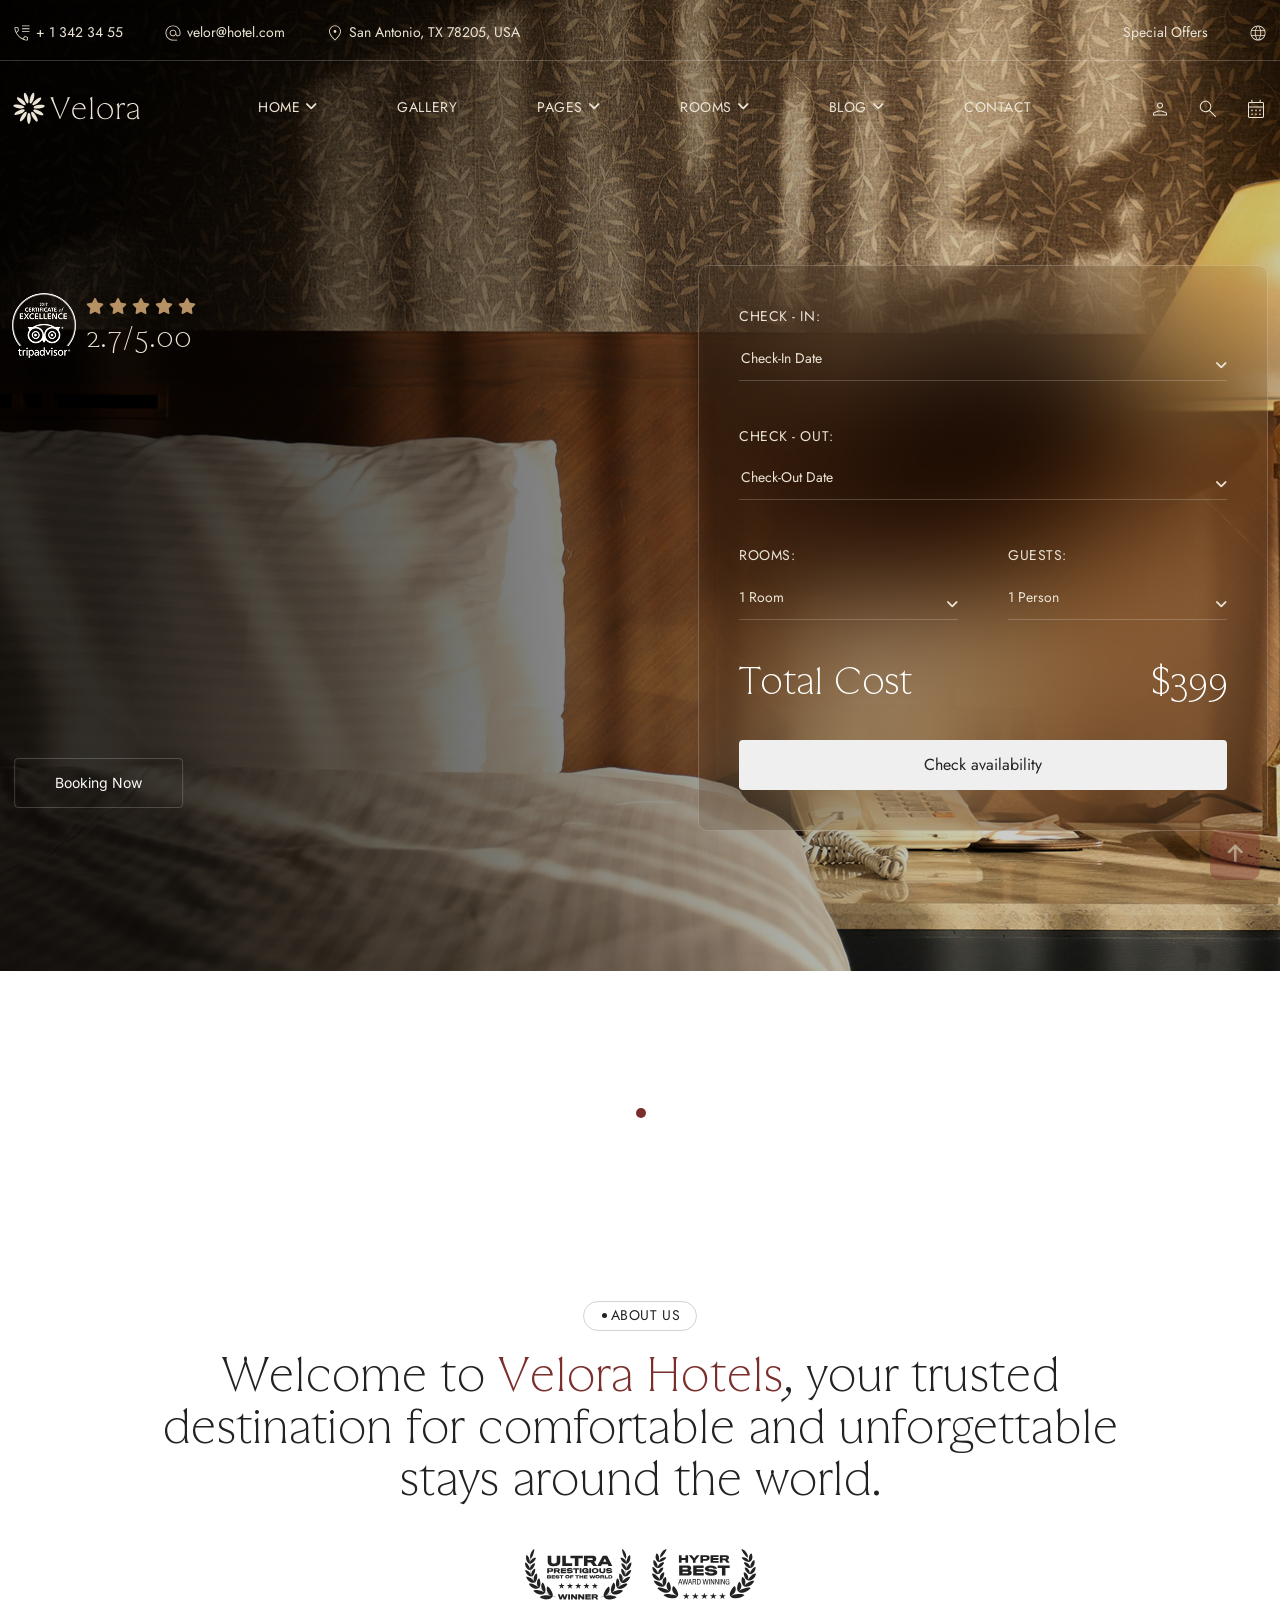
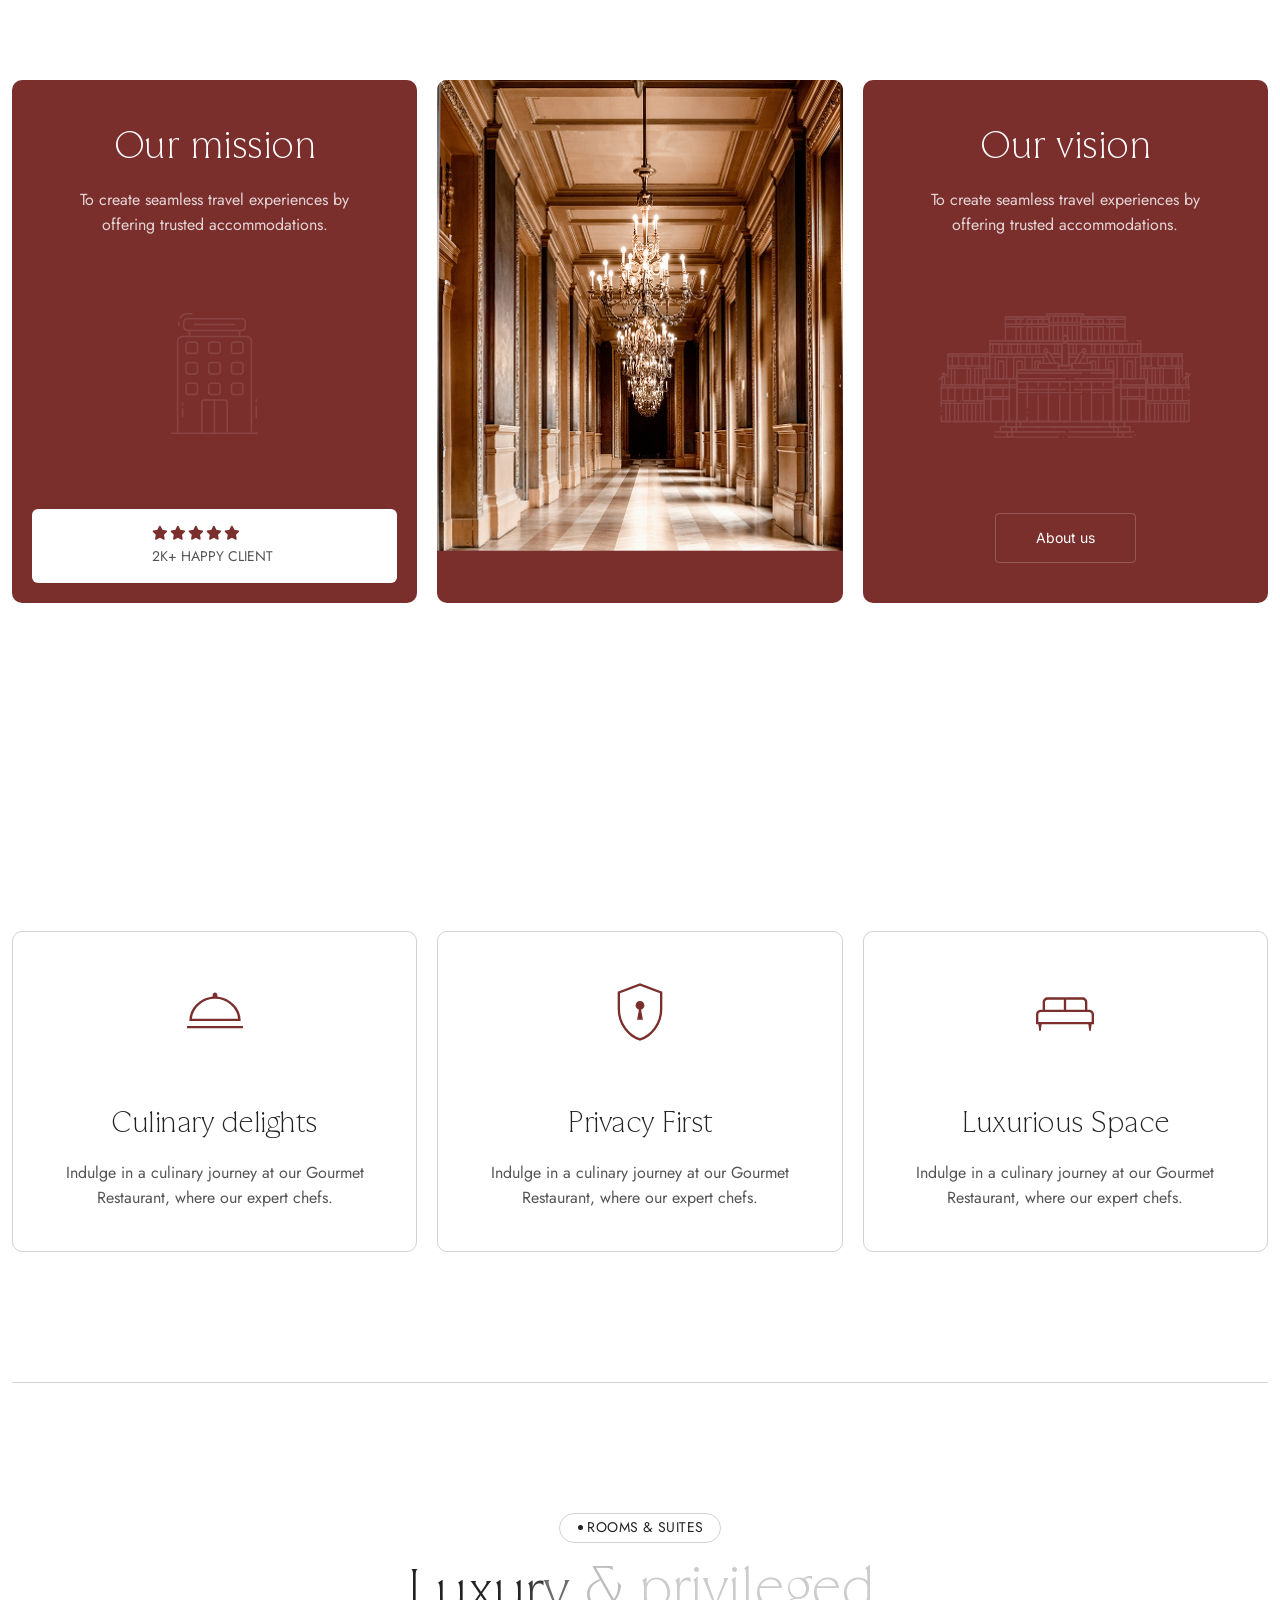
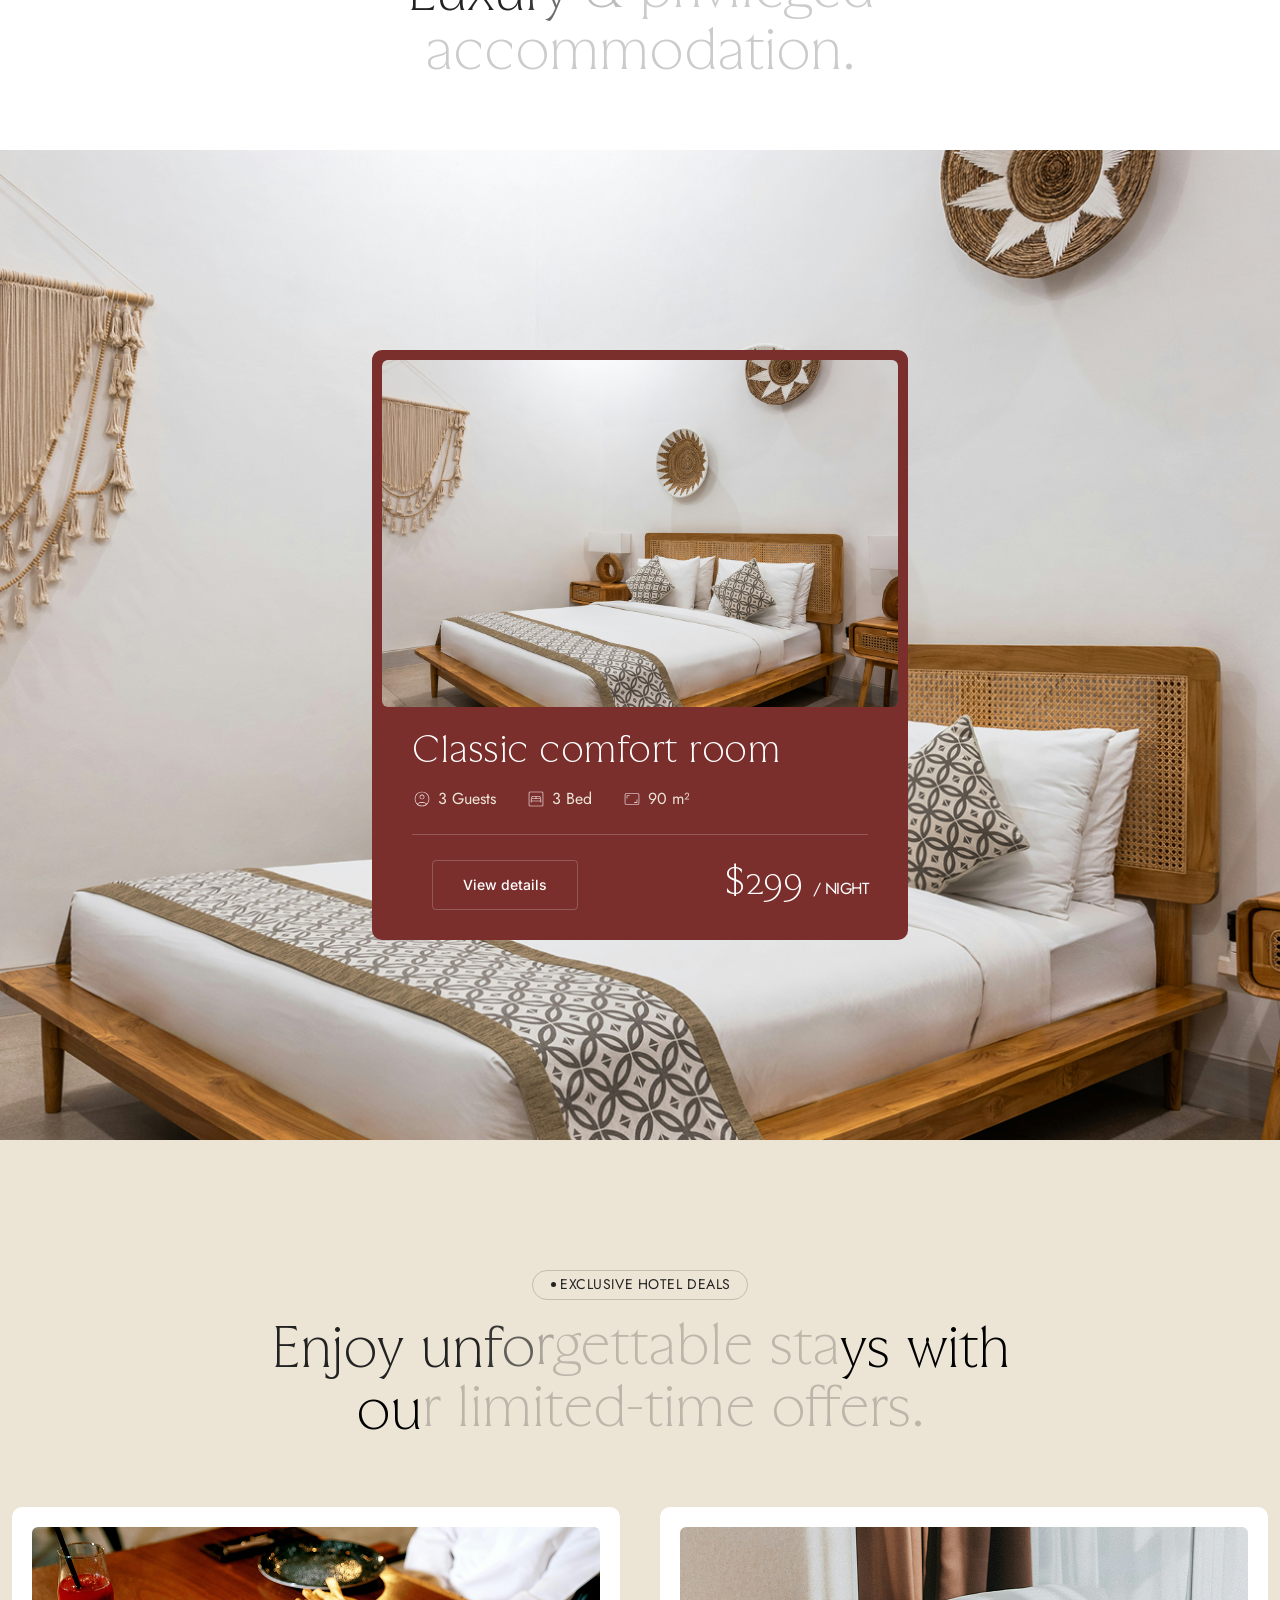
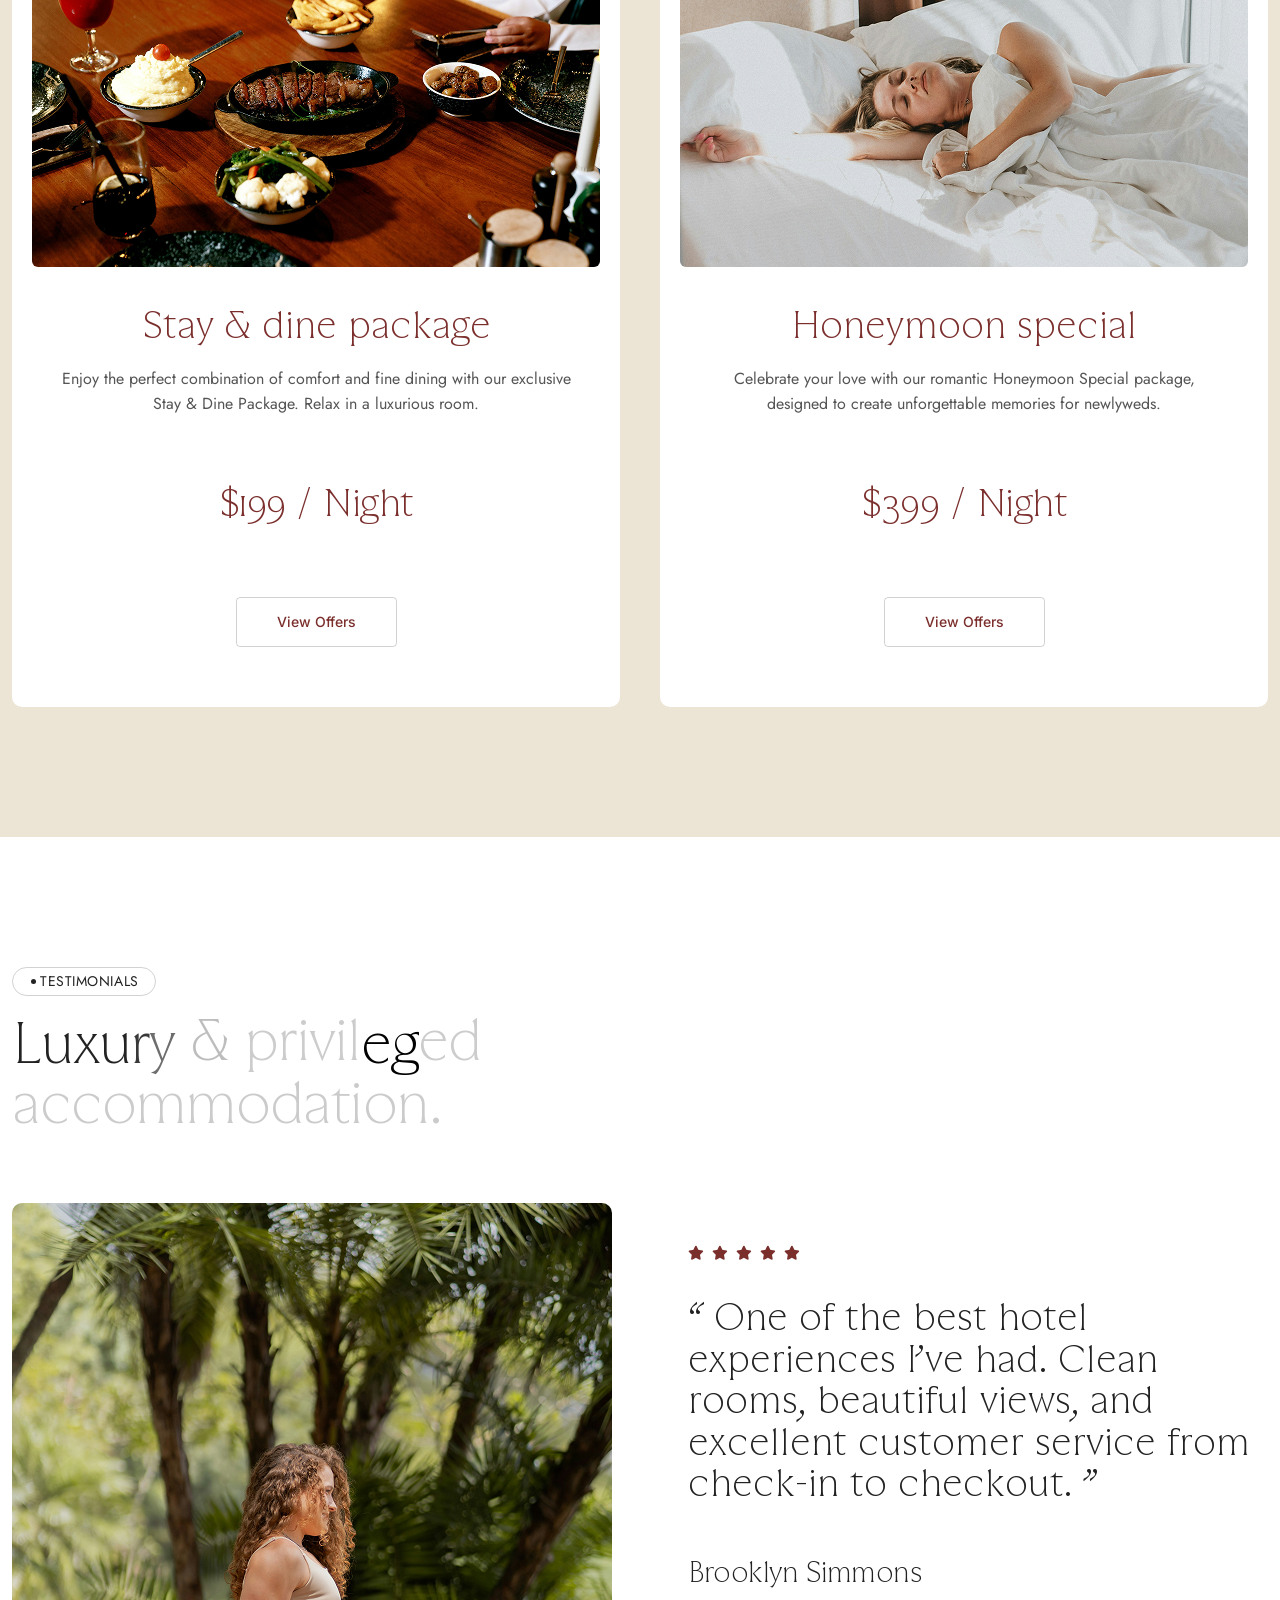
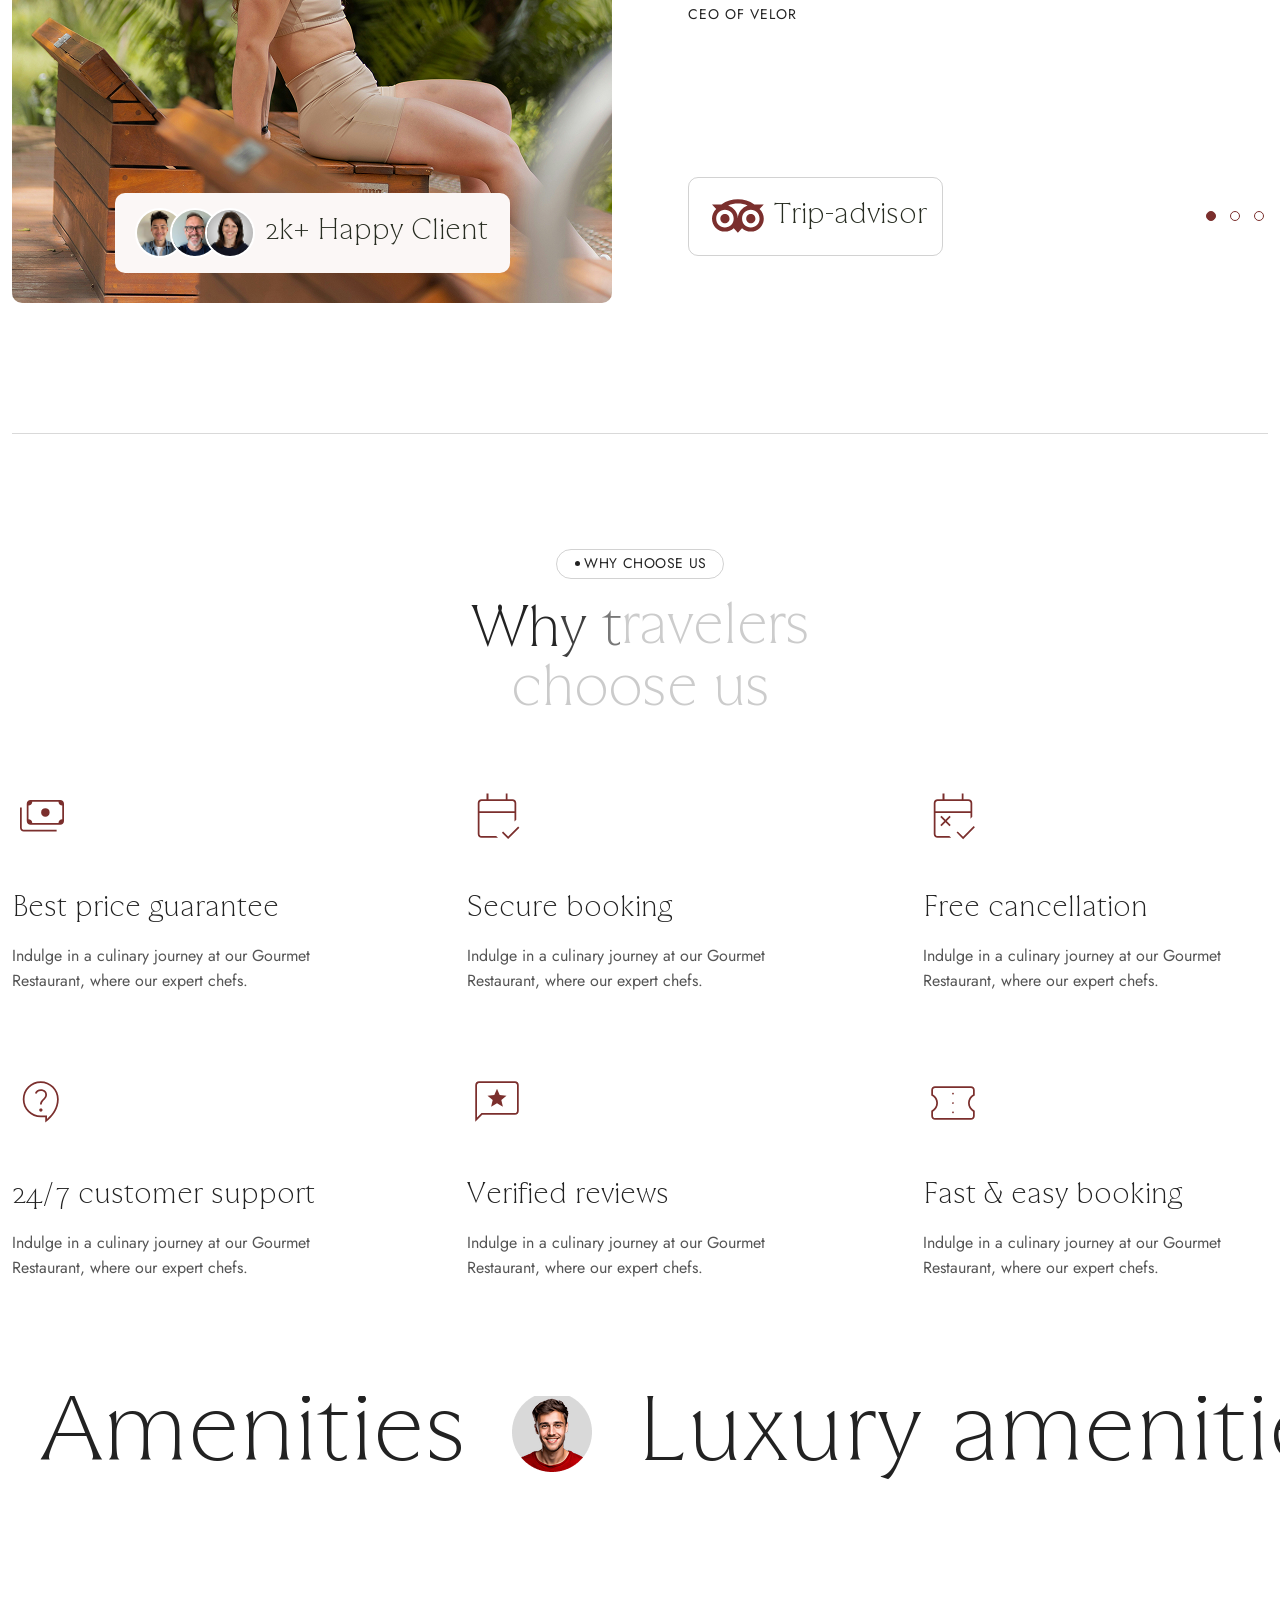
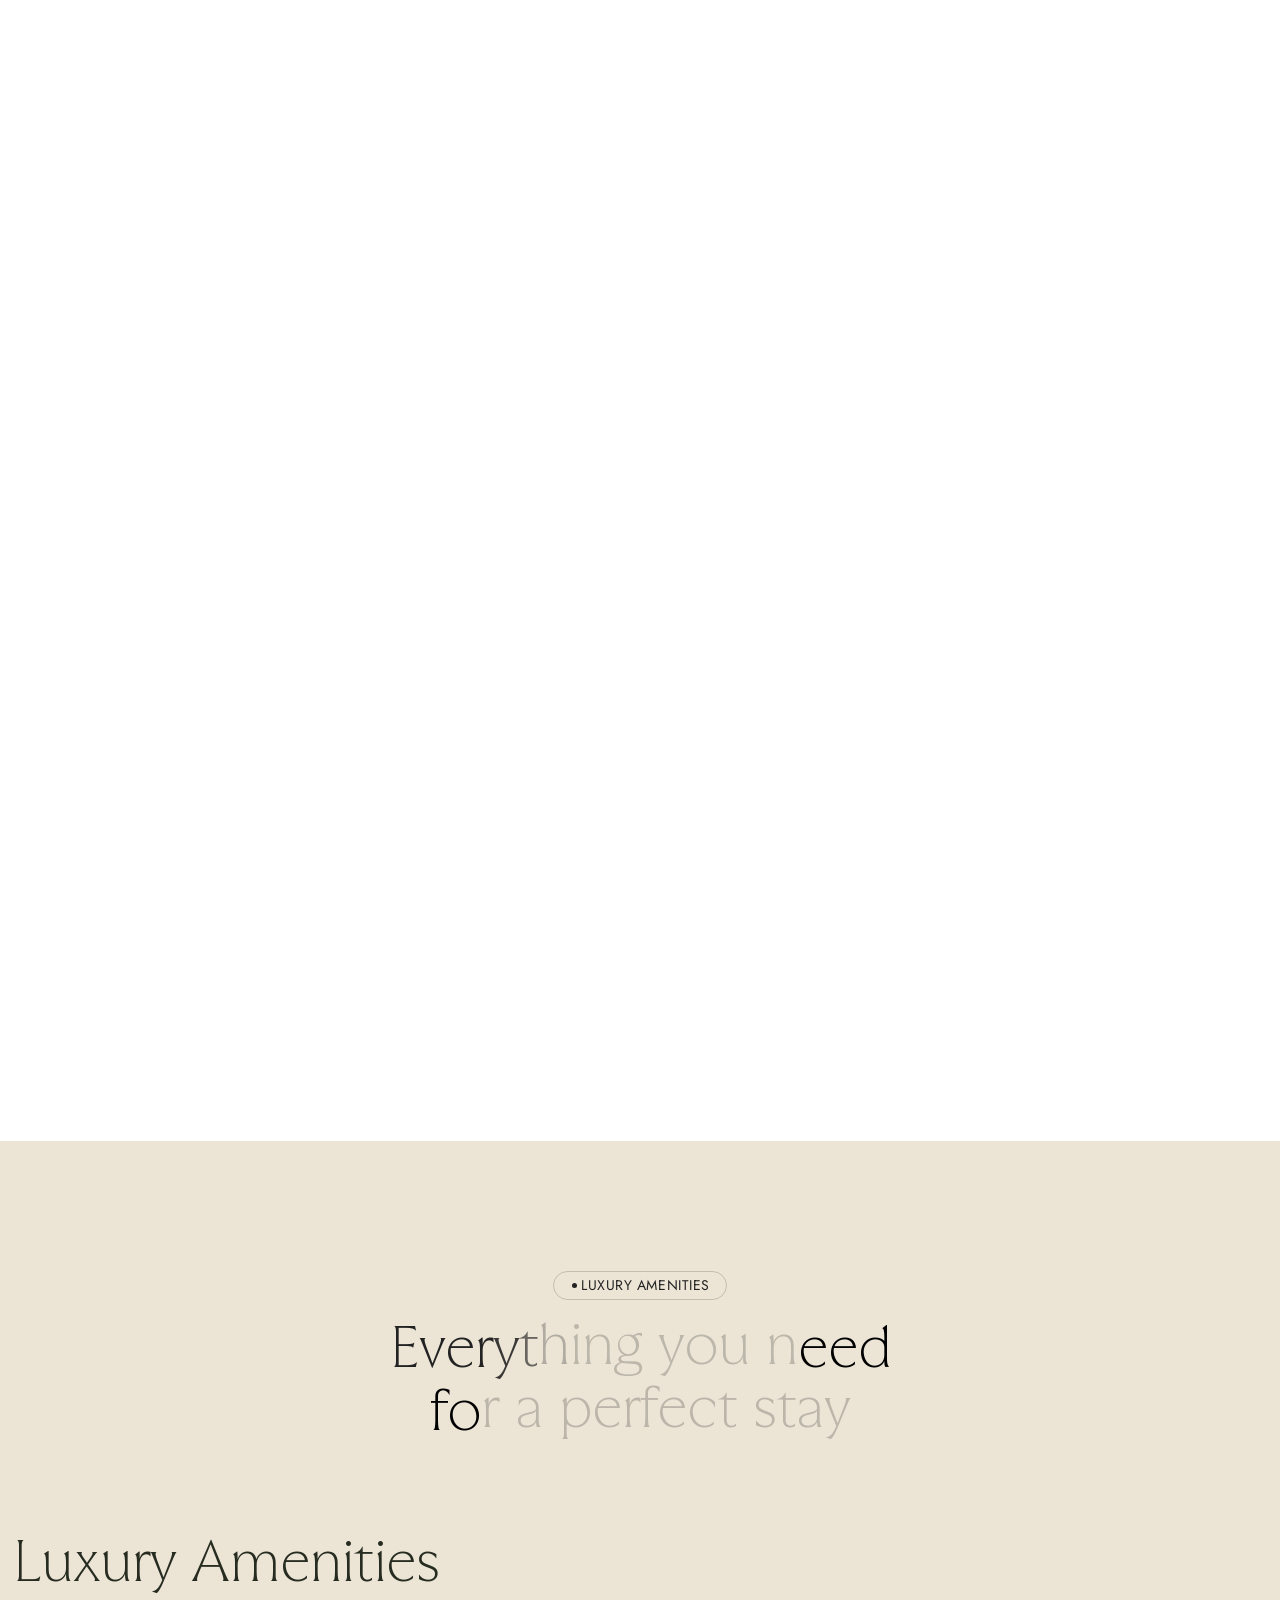
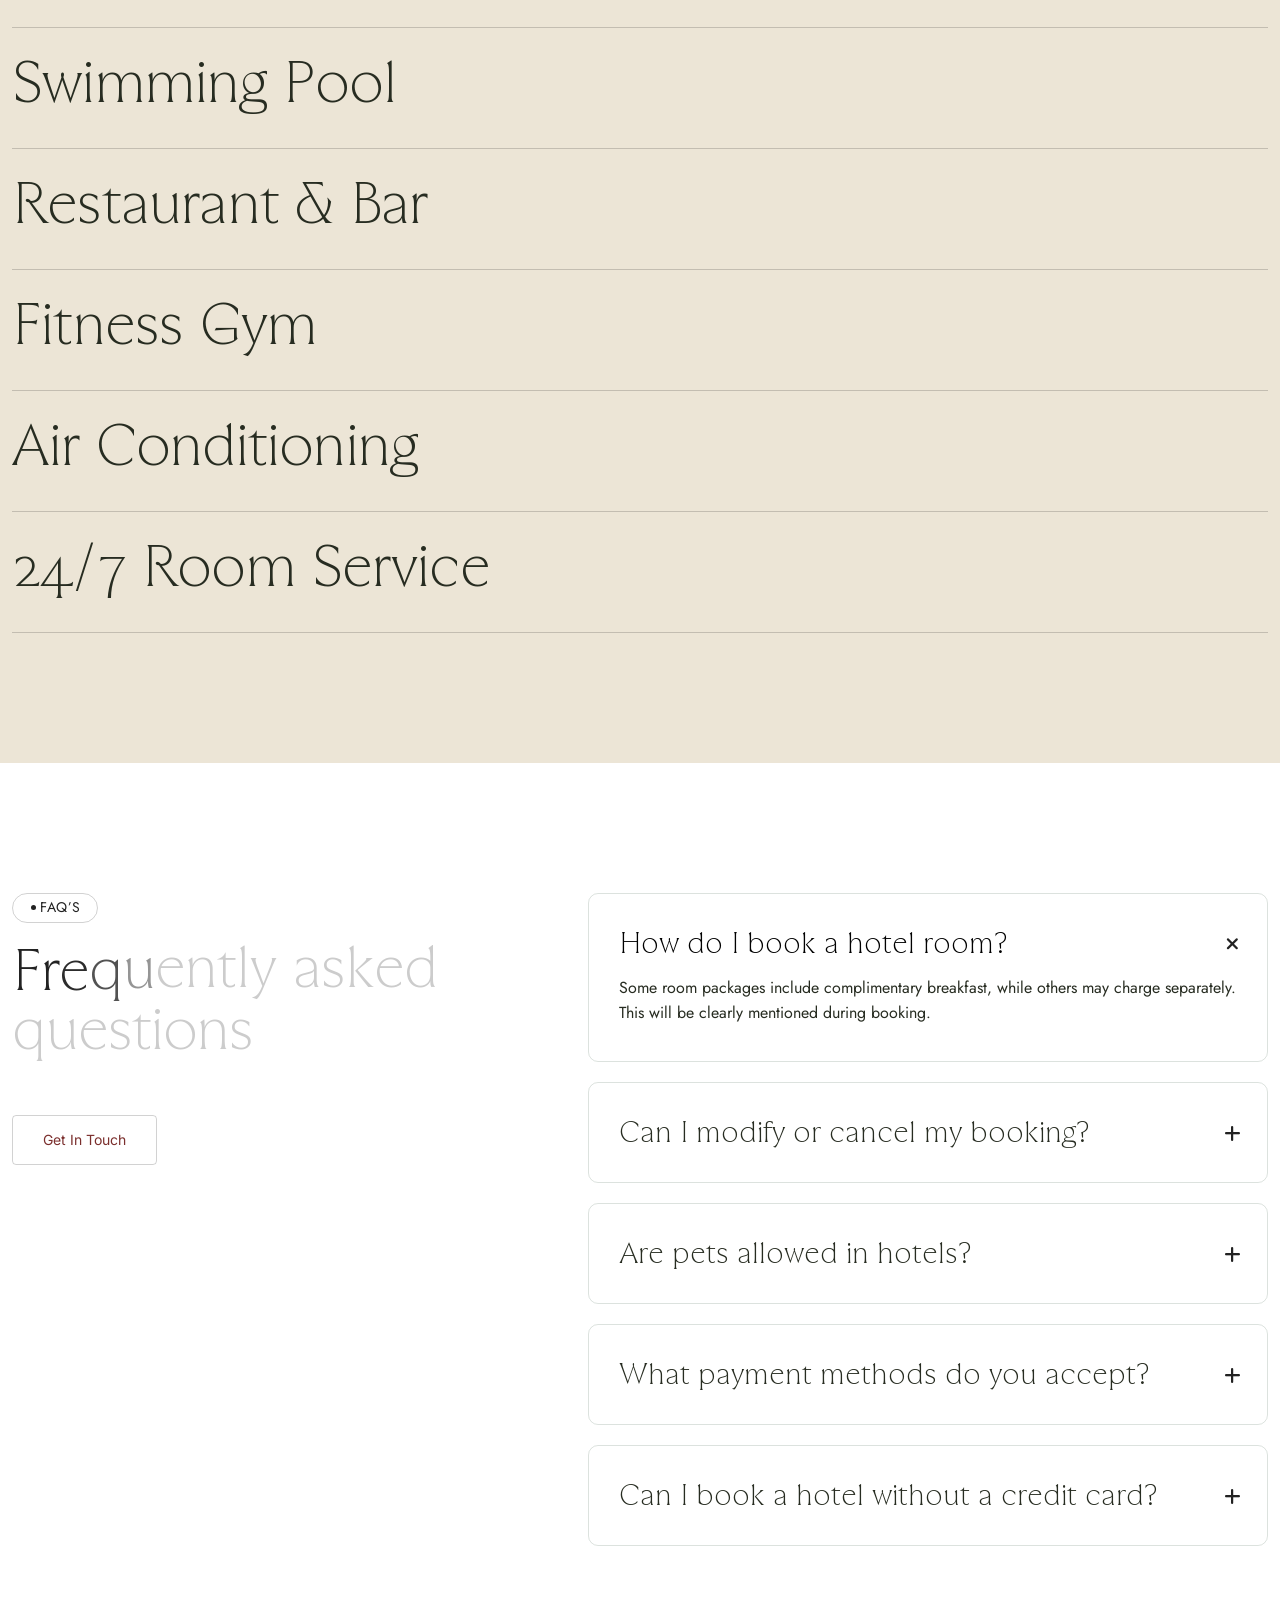
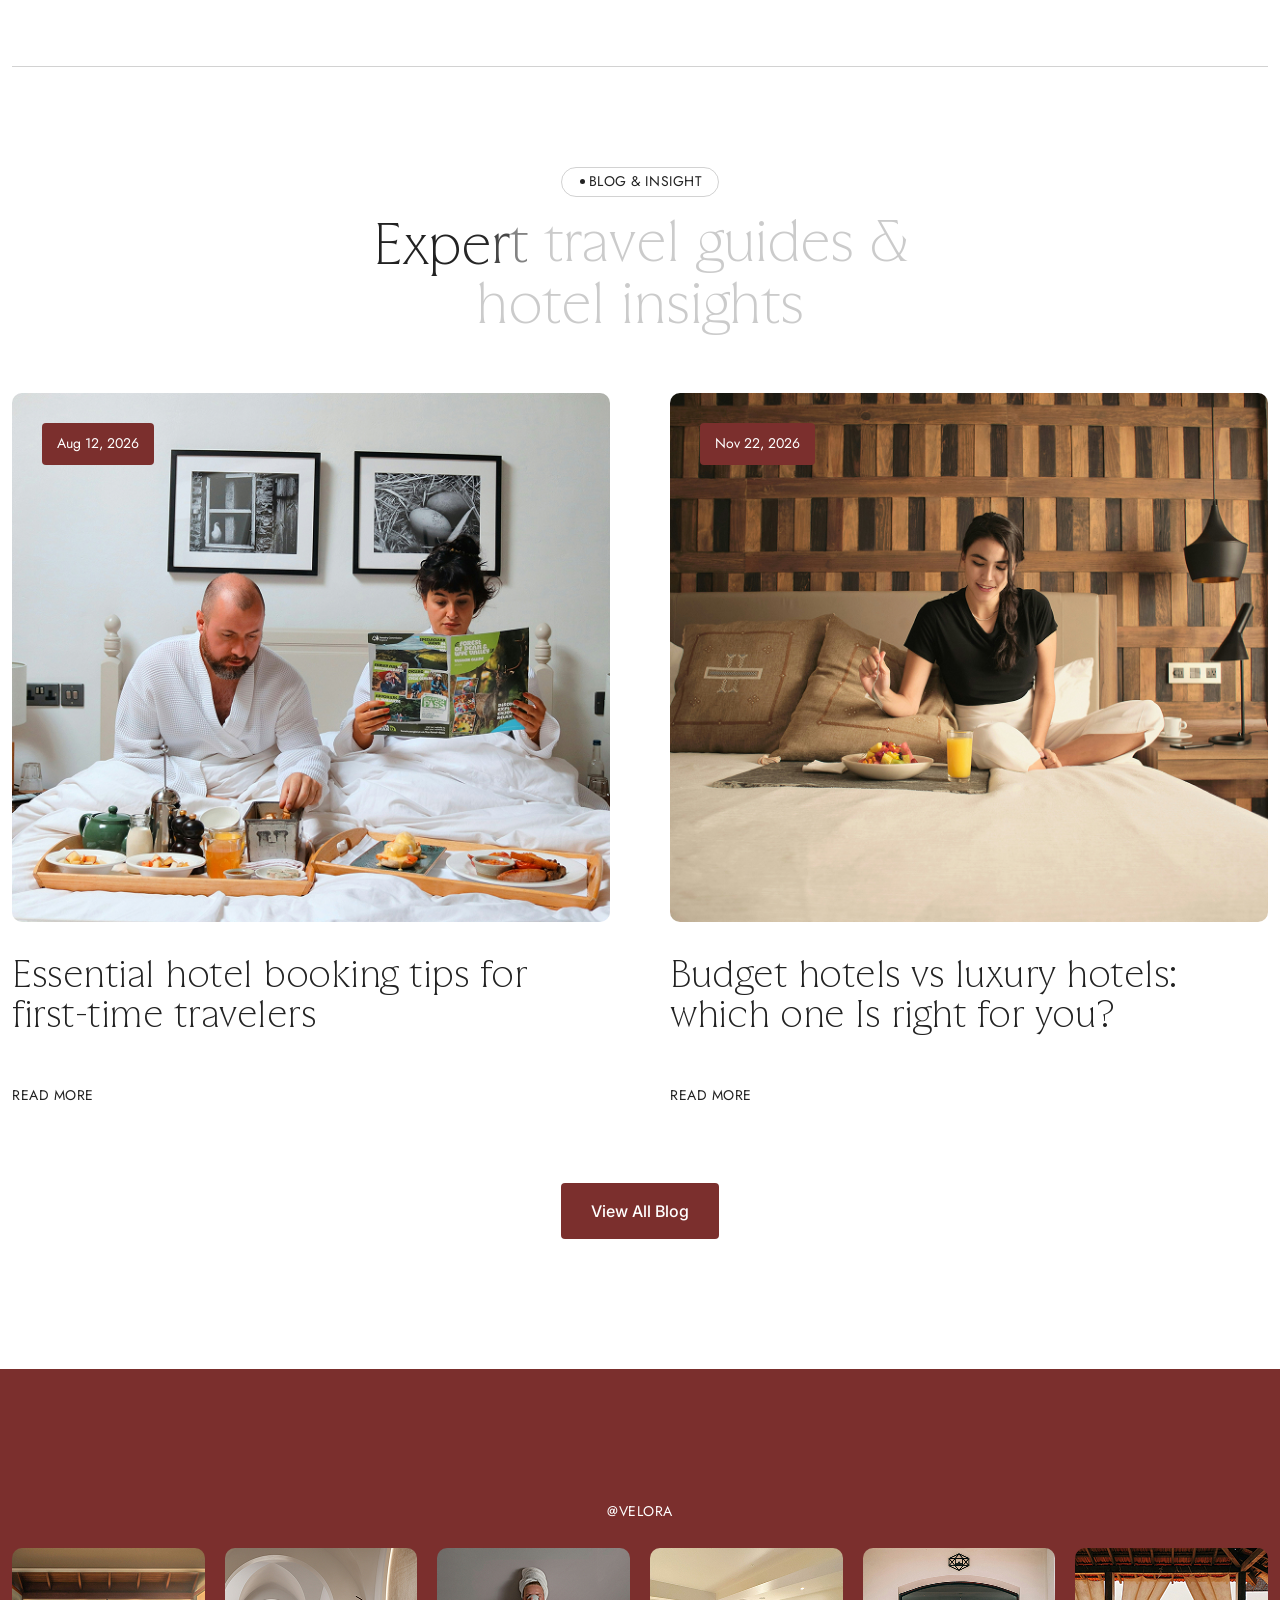
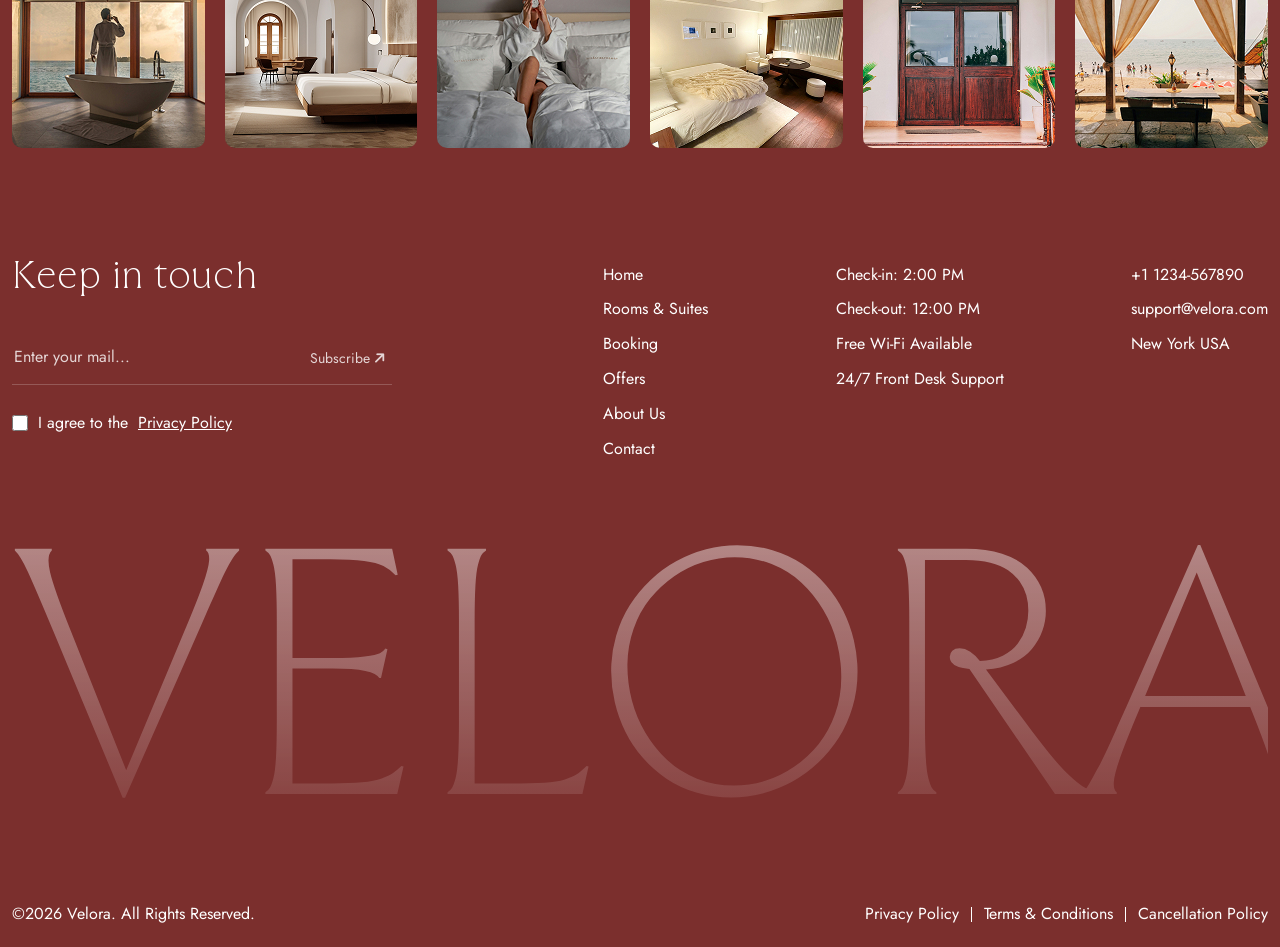
==== commit 228aafbb: "90% 90%" ====
--- a/index.html
+++ b/index.html
@@ -40,6 +40,10 @@
   		</div>
   	</div>
 
+
+  	<div class="vl-up">
+  		<a href="#" class="vl-scrollup text-center"><i class="fa-solid fa-arrow-up"></i></a>
+  	</div>
 
 <!-- Start of Header section
 	============================================= -->
@@ -184,10 +188,10 @@
 										<li><i class="fa-solid fa-star"></i></li>
 									</ul>
 								</div>
-								<h3>4.5/5.00</h3>
-							</div>
-						</div>
-						<h1 class="hero_title">Find & book your perfect hotel stay</h1>
+								<h3><span class="counter">4.5</span>/5.00</h3>
+							</div>
+						</div>
+						<h1 class="hero_title vl_hero_title hero_title_1">Find & book your perfect hotel stay</h1>
 						<div class="vl-btn">
 							<a href="#">Booking Now</a>
 						</div>
@@ -247,7 +251,7 @@
 					<div class="subtitle text-uppercase">
 						About us
 					</div>
-					<h2 class="sec_title">Welcome to <span>Velora Hotels</span>, your trusted destination for comfortable and unforgettable stays around the world.</h2>
+					<h2 class="sec_title tx-split-text split-in-up">Welcome to <span>Velora Hotels</span>, your trusted destination for comfortable and unforgettable stays around the world.</h2>
 				</div>
 
 				<div class="vl-about-logo mt-40 d-flex justify-content-center">
@@ -260,7 +264,7 @@
 				</div>
 
 				<div class="vl-about-card-wrapper mt-80">
-					<div class="vl-about-card">
+					<div class="vl-about-card wow fadeInUp"  data-wow-delay="200ms" data-wow-duration="1000ms">
 						<div class="item-text text-center headline pera-content">
 							<h3>Our mission</h3>
 							<p>To create seamless travel experiences by offering trusted accommodations.</p>
@@ -287,13 +291,13 @@
 						</div>
 					</div>
 
-					<div class="vl-about-card ver_2">
-						<div class="card-img img-cover">
+					<div class="vl-about-card ver_2 wow fadeInUp"  data-wow-delay="300ms" data-wow-duration="1000ms">
+						<div class="card-img img-parallax img-cover">
 							<img src="assets/img/about/ca1.jpg" alt="">
 						</div>
 					</div>
 
-					<div class="vl-about-card">
+					<div class="vl-about-card ver_3 wow fadeInUp"  data-wow-delay="400ms" data-wow-duration="1000ms">
 						<div class="item-text text-center headline pera-content">
 							<h3>Our vision</h3>
 							<p>To create seamless travel experiences by offering trusted accommodations.</p>
@@ -321,7 +325,7 @@
 				Features
 			</div>
 			<div class="vl-feat1-content pt-45 pb-130">
-				<div class="vl-feat1-item text-center">
+				<div class="vl-feat1-item text-center wow fadeInUp"  data-wow-delay="200ms" data-wow-duration="1000ms">
 					<div class="item-icon">
 						<i><img src="assets/img/icon/ic11.svg" alt=""></i>
 					</div>
@@ -330,7 +334,7 @@
 						<p>Indulge in a culinary journey at our Gourmet Restaurant, where our expert chefs.</p>
 					</div>
 				</div>
-				<div class="vl-feat1-item text-center">
+				<div class="vl-feat1-item text-center wow fadeInUp"  data-wow-delay="300ms" data-wow-duration="1000ms">
 					<div class="item-icon">
 						<i><img src="assets/img/icon/ic12.svg" alt=""></i>
 					</div>
@@ -339,7 +343,7 @@
 						<p>Indulge in a culinary journey at our Gourmet Restaurant, where our expert chefs.</p>
 					</div>
 				</div>
-				<div class="vl-feat1-item text-center">
+				<div class="vl-feat1-item text-center wow fadeInUp"  data-wow-delay="400ms" data-wow-duration="1000ms">
 					<div class="item-icon">
 						<i><img src="assets/img/icon/ic13.svg" alt=""></i>
 					</div>
@@ -356,93 +360,95 @@
 
 <!-- Start of Room section
 	============================================= -->
-	<section id="vl-room" class="vl-room-sec">
+	<section id="vl-room" class="vl-room-sec over-hidden">
 		<div class="vl-sec-title pb-60 text-center headline">
 			<div class="subtitle text-uppercase">
 				rooms & suites
 			</div>
-			<h2 class="sec_title">Luxury & privileged
+			<h2 class="sec_title nx-itm-title nx-itm-anim">Luxury & privileged
 			accommodation.</h2>
 		</div>
-		<div class="vl-room-content">
-			<div class="vl-room-item">
-				<div class="item-inner-wrap position-relative">
-					<div class="item-img position-absolute img-cover">
-						<img src="assets/img/room/rm1.jpg" alt="">
-					</div>
-					<div class="item-card">
-						<div class="inner-img img-cover">
+		<div class="vl-room-wrapper">
+			<div class="vl-room-content position-relative">
+				<div class="vl-room-item">
+					<div class="item-inner-wrap position-relative">
+						<div class="item-img position-absolute img-cover">
 							<img src="assets/img/room/rm1.jpg" alt="">
 						</div>
-						<div class="inner-text headline">
-							<h3><a href="#">Deluxe room</a></h3>
-							<div class="inner-tag">
-								<a href="#"><i><img src="assets/img/icon/ic14.svg" alt=""></i> 3 Guests</a>
-								<a href="#"><i><img src="assets/img/icon/ic15.svg" alt=""></i> 3 Bed</a>
-								<a href="#"><i><img src="assets/img/icon/ic16.svg" alt=""></i> 90 m²</a>
-							</div>
-							<div class="inner-bottom d-flex justify-content-between align-items-center">
-								<div class="vl-btn">
-									<a href="#">View details</a>
-								</div>
-								<div class="rm-price">
-									$299 <span>/ Night</span>
-								</div>
-							</div>
-						</div>
-					</div>
-				</div>
-			</div>
-			<div class="vl-room-item">
-				<div class="item-inner-wrap position-relative">
-					<div class="item-img position-absolute img-cover">
-						<img src="assets/img/room/rm2.jpg" alt="">
-					</div>
-					<div class="item-card">
-						<div class="inner-img img-cover">
+						<div class="item-card">
+							<div class="inner-img img-cover">
+								<img src="assets/img/room/rm1.jpg" alt="">
+							</div>
+							<div class="inner-text headline">
+								<h3><a href="#">Deluxe room</a></h3>
+								<div class="inner-tag">
+									<a href="#"><i><img src="assets/img/icon/ic14.svg" alt=""></i> 3 Guests</a>
+									<a href="#"><i><img src="assets/img/icon/ic15.svg" alt=""></i> 3 Bed</a>
+									<a href="#"><i><img src="assets/img/icon/ic16.svg" alt=""></i> 90 m²</a>
+								</div>
+								<div class="inner-bottom d-flex justify-content-between align-items-center">
+									<div class="vl-btn">
+										<a href="#">View details</a>
+									</div>
+									<div class="rm-price">
+										$299 <span>/ Night</span>
+									</div>
+								</div>
+							</div>
+						</div>
+					</div>
+				</div>
+				<div class="vl-room-item">
+					<div class="item-inner-wrap position-relative">
+						<div class="item-img position-absolute img-cover">
 							<img src="assets/img/room/rm2.jpg" alt="">
 						</div>
-						<div class="inner-text headline">
-							<h3><a href="#">Executive suite</a></h3>
-							<div class="inner-tag">
-								<a href="#"><i><img src="assets/img/icon/ic14.svg" alt=""></i> 3 Guests</a>
-								<a href="#"><i><img src="assets/img/icon/ic15.svg" alt=""></i> 3 Bed</a>
-								<a href="#"><i><img src="assets/img/icon/ic16.svg" alt=""></i> 90 m²</a>
-							</div>
-							<div class="inner-bottom d-flex justify-content-between align-items-center">
-								<div class="vl-btn">
-									<a href="#">View details</a>
-								</div>
-								<div class="rm-price">
-									$299 <span>/ Night</span>
-								</div>
-							</div>
-						</div>
-					</div>
-				</div>
-			</div>
-			<div class="vl-room-item">
-				<div class="item-inner-wrap position-relative">
-					<div class="item-img position-absolute img-cover">
-						<img src="assets/img/room/rm3.jpg" alt="">
-					</div>
-					<div class="item-card">
-						<div class="inner-img img-cover">
+						<div class="item-card">
+							<div class="inner-img img-cover">
+								<img src="assets/img/room/rm2.jpg" alt="">
+							</div>
+							<div class="inner-text headline">
+								<h3><a href="#">Executive suite</a></h3>
+								<div class="inner-tag">
+									<a href="#"><i><img src="assets/img/icon/ic14.svg" alt=""></i> 3 Guests</a>
+									<a href="#"><i><img src="assets/img/icon/ic15.svg" alt=""></i> 3 Bed</a>
+									<a href="#"><i><img src="assets/img/icon/ic16.svg" alt=""></i> 90 m²</a>
+								</div>
+								<div class="inner-bottom d-flex justify-content-between align-items-center">
+									<div class="vl-btn">
+										<a href="#">View details</a>
+									</div>
+									<div class="rm-price">
+										$299 <span>/ Night</span>
+									</div>
+								</div>
+							</div>
+						</div>
+					</div>
+				</div>
+				<div class="vl-room-item">
+					<div class="item-inner-wrap position-relative">
+						<div class="item-img position-absolute img-cover">
 							<img src="assets/img/room/rm3.jpg" alt="">
 						</div>
-						<div class="inner-text headline">
-							<h3><a href="#">Classic comfort room</a></h3>
-							<div class="inner-tag">
-								<a href="#"><i><img src="assets/img/icon/ic14.svg" alt=""></i> 3 Guests</a>
-								<a href="#"><i><img src="assets/img/icon/ic15.svg" alt=""></i> 3 Bed</a>
-								<a href="#"><i><img src="assets/img/icon/ic16.svg" alt=""></i> 90 m²</a>
-							</div>
-							<div class="inner-bottom d-flex justify-content-between align-items-center">
-								<div class="vl-btn">
-									<a href="#">View details</a>
-								</div>
-								<div class="rm-price">
-									$299 <span>/ Night</span>
+						<div class="item-card">
+							<div class="inner-img img-cover">
+								<img src="assets/img/room/rm3.jpg" alt="">
+							</div>
+							<div class="inner-text headline">
+								<h3><a href="#">Classic comfort room</a></h3>
+								<div class="inner-tag">
+									<a href="#"><i><img src="assets/img/icon/ic14.svg" alt=""></i> 3 Guests</a>
+									<a href="#"><i><img src="assets/img/icon/ic15.svg" alt=""></i> 3 Bed</a>
+									<a href="#"><i><img src="assets/img/icon/ic16.svg" alt=""></i> 90 m²</a>
+								</div>
+								<div class="inner-bottom d-flex justify-content-between align-items-center">
+									<div class="vl-btn">
+										<a href="#">View details</a>
+									</div>
+									<div class="rm-price">
+										$299 <span>/ Night</span>
+									</div>
 								</div>
 							</div>
 						</div>
@@ -463,7 +469,7 @@
 				<div class="subtitle text-uppercase">
 					Exclusive Hotel Deals
 				</div>
-				<h2 class="sec_title">Enjoy unforgettable stays with our limited-time offers.</h2>
+				<h2 class="sec_title nx-itm-title nx-itm-anim">Enjoy unforgettable stays with our limited-time offers.</h2>
 			</div>
 			<div class="vl-deal-content">
 				<div class="vl-deal-item">
@@ -516,7 +522,7 @@
 					<div class="subtitle text-uppercase">
 						Testimonials
 					</div>
-					<h2 class="sec_title">Luxury & privileged
+					<h2 class="sec_title nx-itm-title nx-itm-anim">Luxury & privileged
 					accommodation.</h2>
 				</div>
 
@@ -614,7 +620,7 @@
 				<div class="subtitle text-uppercase">
 					Why choose us
 				</div>
-				<h2 class="sec_title">Why travelers choose us</h2>
+				<h2 class="sec_title nx-itm-title nx-itm-anim">Why travelers choose us</h2>
 			</div>
 			<div class="vl-why-c-content">
 				<div class="vl-why-c-item">
@@ -713,7 +719,7 @@
 				<div class="subtitle text-uppercase">
 					Luxury Amenities
 				</div>
-				<h2 class="sec_title">Everything you need for a perfect stay</h2>
+				<h2 class="sec_title nx-itm-title nx-itm-anim">Everything you need for a perfect stay</h2>
 			</div>
 			<div class="vl-anenities-content">
 				<div class="vl-anenities-item-wrap">
@@ -802,14 +808,14 @@
 
 <!-- Start of Faq section
 	============================================= -->
-	<section id="vl-faq" class="vl-faq-sec pt-130 pb-130">
+	<section id="vl-faq" class="vl-faq-sec pt-130 pb-100">
 		<div class="container">
-			<div class="vl-faq-content">
+			<div class="vl-faq-content pb-100">
 				<div class="vl-sec-title   headline">
 					<div class="subtitle text-uppercase">
 						Faq’s
 					</div>
-					<h2 class="sec_title">Frequently asked questions</h2>
+					<h2 class="sec_title nx-itm-title nx-itm-anim">Frequently asked questions</h2>
 					<div class="vl-btn">
 						<a href="#">Get In Touch</a>
 					</div>
@@ -893,6 +899,146 @@
 	</section>		
 <!-- End of Faq section
 	============================================= -->	
+
+
+<!-- Start of Blog section
+	============================================= -->
+	<section id="vl-blg" class="vl-blg-sec pb-130">
+		<div class="container">
+			<div class="vl-sec-title text-center pb-50  headline">
+				<div class="subtitle text-uppercase">
+					Blog & insight
+				</div>
+				<h2 class="sec_title nx-itm-title nx-itm-anim">Expert travel guides & hotel insights</h2>
+			</div>
+			<div class="vl-blg-content pb-75">
+				<div class="vl-blg-item">
+					<div class="item-img-meta position-relative">
+						<div class="inner-img">
+							<img src="assets/img/blog/blg1.jpg" alt="">
+						</div>
+						<div class="inner-meta">
+							<a href="#">Aug 12, 2026</a>
+						</div>
+					</div>
+					<div class="item-text headline">
+						<h3 class="blg_title"><a href="#">Essential hotel booking tips for first-time travelers</a></h3>
+						<a class="read_more text-uppercase" href="#">Read more</a>
+					</div>
+				</div>
+				<div class="vl-blg-item">
+					<div class="item-img-meta position-relative">
+						<div class="inner-img">
+							<img src="assets/img/blog/blg2.jpg" alt="">
+						</div>
+						<div class="inner-meta">
+							<a href="#">Nov 22, 2026</a>
+						</div>
+					</div>
+					<div class="item-text headline">
+						<h3 class="blg_title"><a href="#">Budget hotels vs luxury hotels: which one Is right for you?</a></h3>
+						<a class="read_more text-uppercase" href="#">Read more</a>
+					</div>
+				</div>
+			</div>
+			<div class="vl-more-btn text-center">
+				<a href="#">View All Blog</a>
+			</div>
+		</div>
+	</section>
+<!-- End of Blog section
+	============================================= -->
+
+<!-- Start of Footer section
+	============================================= -->
+	<footer id="vl-footer" class="vl-footer-sec over-hidden pt-130">
+		<div class="container">
+			<div class="vl-ftr-content">
+				<div class="vl-insta-feed pb-115 text-center">
+					<a class="text-uppercase text-center" href="#">@velora</a>
+					<div class="insta-feed-wrap">
+						<div class="item-img">
+							<img src="assets/img/instagram/ins1.jpg" alt="">
+						</div>
+						<div class="item-img">
+							<img src="assets/img/instagram/ins2.jpg" alt="">
+						</div>
+						<div class="item-img">
+							<img src="assets/img/instagram/ins3.jpg" alt="">
+						</div>
+						<div class="item-img">
+							<img src="assets/img/instagram/ins4.jpg" alt="">
+						</div>
+						<div class="item-img">
+							<img src="assets/img/instagram/ins5.jpg" alt="">
+						</div>
+						<div class="item-img">
+							<img src="assets/img/instagram/ins6.jpg" alt="">
+						</div>
+					</div>
+				</div>
+				<div class="vl-footer-widget-wrap d-flex justify-content-between pb-60">
+					<div class="vl-footer-widget">
+						<div class="newslatter-widget headline">
+							<h3>Keep in touch</h3>
+							<form action="#" method="#">
+								<input type="text" placeholder="Enter your mail...">
+								<button>Subscribe <i class="fa-solid fa-arrow-right"></i></button>
+								<span><input type="checkbox"> I agree to the <a href="#">Privacy Policy</a></span>
+							</form>
+						</div>
+					</div>
+					<div class="vl-footer-widget-area">
+						<div class="vl-footer-widget2">
+							<div class="menu-widget ul-li-block">
+								<ul>
+									<li><a href="#">Home</a></li>
+									<li><a href="#">Rooms & Suites</a></li>
+									<li><a href="#">Booking</a></li>
+									<li><a href="#">Offers</a></li>
+									<li><a href="#">About Us</a></li>
+									<li><a href="#">Contact</a></li>
+								</ul>
+							</div>
+						</div>
+						<div class="vl-footer-widget2">
+							<div class="cta-widget ul-li-block">
+								<ul>
+									<li>Check-in: 2:00 PM</li>
+									<li>Check-out: 12:00 PM</li>
+									<li>Free Wi-Fi Available</li>
+									<li>24/7 Front Desk Support</li>
+								</ul>
+							</div>
+						</div>
+						<div class="vl-footer-widget2">
+							<div class="cta-widget ul-li-block">
+								<ul>
+									<li><a href="#">+1 1234-567890</a></li>
+									<li><a href="#">support@velora.com</a></li>
+									<li>New York USA</li>
+								</ul>
+							</div>
+						</div>
+					</div>
+				</div>
+				<div class="vl-footer-brand text-center text-uppercase">
+					Velora
+				</div>
+				<div class="vl-ftr-copyright d-flex justify-content-between pera-content ul-li">
+					<p>©2026 Velora. All Rights Reserved.</p>
+					<ul>
+						<li><a href="#">Privacy Policy</a></li>
+						<li><a href="#">Terms & Conditions</a></li>
+						<li><a href="#">Cancellation Policy</a></li>
+					</ul>
+				</div>
+			</div>
+		</div>
+	</footer>		
+<!-- End of Footer section
+	============================================= -->	
+
 
 
 	<!-- For Js Library -->
--- a/assets/css/style.css
+++ b/assets/css/style.css
@@ -73,7 +73,7 @@
 }
 .vl-header-section .dropdown-menu {
   left: 0;
-  top: 53px;
+  top: 48px;
   z-index: 100;
   margin: 0px;
   padding: 4px 4px 15px;
@@ -268,6 +268,9 @@
   font-size: 14px;
   color: #ECE5D6;
 }
+.vl-header-section:is(.header_style_one) .top-cta .cta-info a:hover {
+  color: var(--vl-prime-c2);
+}
 .vl-header-section:is(.header_style_one) .header-navigation {
   padding: 30px 0px;
 }
@@ -292,6 +295,8 @@
 .vl-header-section:is(.header_style_one) .header-navigation .main-navigation li a {
   color: #ECE5D6;
   font-size: 14px;
+  display: inline;
+  padding-bottom: 25px;
   letter-spacing: 0.56px;
   text-transform: uppercase;
 }
@@ -307,6 +312,34 @@
   padding: 0;
   border: none;
   background-color: transparent;
+}
+.vl-header-section:is(.txa_sticky_header) {
+  position: fixed;
+  width: 100%;
+  top: 0;
+  left: 0;
+  right: 0;
+  -webkit-transition: 300ms ease-in-out;
+  transition: 300ms ease-in-out;
+  z-index: 10;
+}
+.vl-header-section:is(.txa_sticky_header):is(.txa_sticky) {
+  -webkit-transform: translateY(-150%);
+          transform: translateY(-150%);
+}
+.vl-header-section:is(.txa_sticky_header):is(.txa_sticky):is(.txa_sticky_show) {
+  -webkit-transform: translateY(0%);
+          transform: translateY(0%);
+}
+.vl-header-section:is(.txa_sticky_header):is(.txa_sticky):is(.header_style_one) {
+  padding-top: 0;
+  background-color: var(--vl-prime-c);
+}
+.vl-header-section:is(.txa_sticky_header):is(.txa_sticky):is(.header_style_one) .header-top {
+  display: none;
+}
+.vl-header-section:is(.txa_sticky_header):is(.txa_sticky):is(.header_style_one) .header-navigation {
+  padding: 20px 0px;
 }
 
 /*global area*/
@@ -715,6 +748,7 @@
   font-size: 48px;
   line-height: 1.3;
   letter-spacing: -0.96px;
+  color: var(--vl-title-color);
 }
 @media only screen and (min-width: 992px) and (max-width: 1199px) {
   .vl-sec-title .sec_title {
@@ -730,6 +764,34 @@
   .vl-sec-title .sec_title {
     font-size: 30px;
   }
+}
+
+.vl-scrollup {
+  color: #fff;
+  width: 50px;
+  right: 20px;
+  z-index: 5;
+  height: 50px;
+  bottom: 20px;
+  display: none;
+  font-size: 20px;
+  position: fixed;
+  font-weight: 700;
+  line-height: 50px;
+  border-radius: 10px;
+  background: var(--vl-prime-c);
+}
+.vl-scrollup:hover {
+  color: #fff;
+}
+
+.trx_text_shadow > div {
+  background-size: 200% 100%;
+  background-position-x: 100%;
+  color: transparent;
+  background-clip: text;
+  -webkit-background-clip: text;
+  background-image: -webkit-gradient(linear, left top, right top, color-stop(50%, rgb(255, 255, 255)), color-stop(50%, rgba(255, 255, 255, 0.32)));
 }
 
 .mt-5 {
@@ -2116,6 +2178,7 @@
   top: 0;
   left: 0;
   width: 100%;
+  z-index: 2;
   content: "";
   height: 100%;
   position: absolute;
@@ -2195,6 +2258,10 @@
   .vl-hero-text .hero_title {
     font-size: 45px;
   }
+}
+.vl-hero-text .vl-btn a:hover {
+  background-color: var(--vl-prime-c);
+  border: 1px solid var(--vl-prime-c);
 }
 
 .vl-hero-form {
@@ -2304,6 +2371,12 @@
   border-radius: 4px;
   text-align: center;
   padding: 13px 20px;
+  -webkit-transition: all 500ms ease-in-out;
+  transition: all 500ms ease-in-out;
+}
+.vl-hero-form button:hover {
+  color: #fff;
+  background-color: var(--vl-prime-c);
 }
 
 /*---------------------------------------------------- */
@@ -2335,6 +2408,7 @@
   margin: 0 auto;
   font-size: 40px;
   max-width: 975px;
+  color: var(--vl-title-color);
 }
 .vl-about-content .vl-sec-title .sec_title span {
   color: var(--vl-prime-c);
@@ -2379,6 +2453,35 @@
   }
 }
 
+@-webkit-keyframes floatUpDown {
+  0% {
+    -webkit-transform: translateY(0);
+            transform: translateY(0);
+  }
+  50% {
+    -webkit-transform: translateY(-18px);
+            transform: translateY(-18px);
+  }
+  100% {
+    -webkit-transform: translateY(0);
+            transform: translateY(0);
+  }
+}
+
+@keyframes floatUpDown {
+  0% {
+    -webkit-transform: translateY(0);
+            transform: translateY(0);
+  }
+  50% {
+    -webkit-transform: translateY(-18px);
+            transform: translateY(-18px);
+  }
+  100% {
+    -webkit-transform: translateY(0);
+            transform: translateY(0);
+  }
+}
 .vl-about-card {
   padding: 20px;
   overflow: hidden;
@@ -2387,6 +2490,10 @@
 }
 .vl-about-card:is(.ver_2) {
   padding: 0;
+}
+.vl-about-card:is(.ver_3) .item-icon {
+  -webkit-animation-delay: 0.4s;
+          animation-delay: 0.4s;
 }
 .vl-about-card .item-text {
   margin: 0 auto;
@@ -2406,6 +2513,8 @@
 .vl-about-card .item-icon {
   padding-top: 75px;
   padding-bottom: 75px;
+  -webkit-animation: floatUpDown 3.5s ease-in-out infinite;
+          animation: floatUpDown 3.5s ease-in-out infinite;
 }
 .vl-about-card .item-client {
   gap: 10px;
@@ -2478,6 +2587,35 @@
   }
 }
 
+@-webkit-keyframes bounceDown {
+  0%, 20%, 50%, 80%, 100% {
+    -webkit-transform: translateY(0);
+    transform: translateY(0);
+  }
+  40% {
+    -webkit-transform: translateY(10px);
+    transform: translateY(10px);
+  }
+  60% {
+    -webkit-transform: translateY(5px);
+    transform: translateY(5px);
+  }
+}
+
+@keyframes bounceDown {
+  0%, 20%, 50%, 80%, 100% {
+    -webkit-transform: translateY(0);
+    transform: translateY(0);
+  }
+  40% {
+    -webkit-transform: translateY(10px);
+    transform: translateY(10px);
+  }
+  60% {
+    -webkit-transform: translateY(5px);
+    transform: translateY(5px);
+  }
+}
 .vl-feat1-content {
   gap: 20px;
   display: -ms-grid;
@@ -2514,6 +2652,10 @@
   padding-bottom: 20px;
   letter-spacing: -0.5px;
 }
+.vl-feat1-item:hover .item-icon {
+  -webkit-animation: bounceDown 1.5s infinite;
+          animation: bounceDown 1.5s infinite;
+}
 
 /*---------------------------------------------------- */
 /*Room area*/
@@ -2523,6 +2665,16 @@
   max-width: 475px;
 }
 
+.vl-room-item {
+  top: 0;
+  left: 0;
+  width: 100%;
+  height: 100%;
+  position: absolute;
+}
+.vl-room-item:first-child {
+  position: static;
+}
 .vl-room-item .item-inner-wrap {
   z-index: 1;
   padding: 200px 15px;
@@ -2994,15 +3146,28 @@
 /*Faq area*/
 /*----------------------------------------------------*/
 .vl-faq-content {
+  gap: 30px;
   display: -webkit-box;
   display: -ms-flexbox;
   display: flex;
   -webkit-box-pack: justify;
       -ms-flex-pack: justify;
           justify-content: space-between;
+  border-bottom: 1px solid rgba(34, 34, 34, 0.2);
+}
+@media only screen and (min-width: 576px) and (max-width: 767px), only screen and (min-width: 481px) and (max-width: 575px), (max-width: 480px) {
+  .vl-faq-content {
+    -ms-flex-wrap: wrap;
+        flex-wrap: wrap;
+  }
 }
 .vl-faq-content .vl-sec-title {
   max-width: 430px;
+}
+@media only screen and (min-width: 576px) and (max-width: 767px), only screen and (min-width: 481px) and (max-width: 575px), (max-width: 480px) {
+  .vl-faq-content .vl-sec-title {
+    max-width: 100%;
+  }
 }
 .vl-faq-content .vl-sec-title .vl-btn {
   margin-top: 45px;
@@ -3029,12 +3194,9 @@
   -webkit-transition: all 200ms ease-in-out;
   transition: all 200ms ease-in-out;
 }
-.vl-faq-wrapper .accordion-item:last-child {
-  border-bottom: none;
-}
-@media (max-width: 480px) {
+@media only screen and (min-width: 576px) and (max-width: 767px), only screen and (min-width: 481px) and (max-width: 575px), (max-width: 480px) {
   .vl-faq-wrapper .accordion-item {
-    padding: 23px 15px 23px 15px;
+    padding-left: 15px;
   }
 }
 .vl-faq-wrapper .accordion-button {
@@ -3046,24 +3208,14 @@
   line-height: 1;
   position: relative;
 }
+.vl-faq-wrapper .accordion-button span {
+  max-width: 100%;
+  display: inline-block;
+  font-family: var(--vl-heading);
+}
 @media only screen and (min-width: 768px) and (max-width: 991px), only screen and (min-width: 576px) and (max-width: 767px), only screen and (min-width: 481px) and (max-width: 575px), (max-width: 480px) {
   .vl-faq-wrapper .accordion-button {
-    padding: 20px 15px;
-  }
-}
-.vl-faq-wrapper .accordion-button span {
-  max-width: 100%;
-  font-family: var(--vl-heading);
-  display: inline-block;
-}
-.vl-faq-wrapper .accordion-button span b {
-  color: #5B5B5B;
-  font-weight: 500;
-  margin-right: 20px;
-}
-@media only screen and (min-width: 992px) and (max-width: 1199px), only screen and (min-width: 768px) and (max-width: 991px), only screen and (min-width: 576px) and (max-width: 767px), only screen and (min-width: 481px) and (max-width: 575px), (max-width: 480px) {
-  .vl-faq-wrapper .accordion-button span b {
-    margin-right: 0;
+    font-size: 20px;
   }
 }
 .vl-faq-wrapper .accordion-button:focus {
@@ -3099,9 +3251,9 @@
           justify-content: center;
   font-family: "Font Awesome 6 free";
 }
-@media (max-width: 480px) {
+@media only screen and (min-width: 768px) and (max-width: 991px), only screen and (min-width: 576px) and (max-width: 767px), only screen and (min-width: 481px) and (max-width: 575px), (max-width: 480px) {
   .vl-faq-wrapper .accordion-button::after {
-    right: 0px;
+    right: -20px;
   }
 }
 .vl-faq-wrapper .accordion-button:not(.collapsed) {
@@ -3121,9 +3273,341 @@
   width: 100%;
   max-width: 680px;
 }
+@media only screen and (min-width: 576px) and (max-width: 767px), only screen and (min-width: 481px) and (max-width: 575px), (max-width: 480px) {
+  .vl-faq-wrapper {
+    max-width: 100%;
+  }
+}
+
+/*---------------------------------------------------- */
+/*Blog area*/
+/*----------------------------------------------------*/
+.vl-blg-sec .vl-sec-title {
+  margin: 0 auto;
+  max-width: 545px;
+}
+
+.vl-blg-content {
+  gap: 60px;
+  display: -ms-grid;
+  display: grid;
+  -ms-grid-columns: 1fr 60px 1fr;
+  grid-template-columns: 1fr 1fr;
+}
+@media only screen and (min-width: 768px) and (max-width: 991px), only screen and (min-width: 576px) and (max-width: 767px), only screen and (min-width: 481px) and (max-width: 575px), (max-width: 480px) {
+  .vl-blg-content {
+    gap: 30px;
+  }
+}
+@media only screen and (min-width: 576px) and (max-width: 767px), only screen and (min-width: 481px) and (max-width: 575px), (max-width: 480px) {
+  .vl-blg-content {
+    -ms-grid-columns: 1fr;
+    grid-template-columns: 1fr;
+  }
+}
+
+.vl-blg-item .item-img-meta {
+  margin-bottom: 36px;
+}
+.vl-blg-item .item-img-meta .inner-img {
+  overflow: hidden;
+  border-radius: 10px;
+}
+.vl-blg-item .item-img-meta .inner-meta {
+  top: 30px;
+  left: 30px;
+  position: absolute;
+}
+@media (max-width: 480px) {
+  .vl-blg-item .item-img-meta .inner-meta {
+    top: 15px;
+    left: 15px;
+  }
+}
+.vl-blg-item .item-img-meta .inner-meta a {
+  color: #fff;
+  font-size: 14px;
+  padding: 10px 15px;
+  border-radius: 4px;
+  background-color: var(--vl-prime-c);
+}
+.vl-blg-item .blg_title {
+  font-size: 32px;
+  letter-spacing: -0.5px;
+  padding-bottom: 45px;
+}
+@media (max-width: 480px) {
+  .vl-blg-item .blg_title {
+    padding-bottom: 25px;
+  }
+}
+.vl-blg-item .read_more {
+  color: #222222;
+  line-height: 1.2;
+  font-size: 14px;
+  position: relative;
+  letter-spacing: 0.5px;
+}
+.vl-blg-item .read_more:before {
+  left: 0;
+  bottom: 0;
+  width: 0%;
+  height: 1px;
+  content: "";
+  position: absolute;
+  background-color: #222222;
+  -webkit-transition: all 500ms ease-in-out;
+  transition: all 500ms ease-in-out;
+}
+.vl-blg-item .read_more:hover:before {
+  width: 100%;
+}
+
+.vl-more-btn a {
+  color: #fff;
+  line-height: 1;
+  font-weight: 500;
+  border-radius: 4px;
+  padding: 20px 30px;
+  font-family: var(--vl-inter);
+  background-color: var(--vl-prime-c);
+}
 
 /*---------------------------------------------------- */
 /*Footer Section*/
 /*----------------------------------------------------*/
+.vl-footer-sec {
+  background-color: var(--vl-prime-c);
+}
+
+.vl-insta-feed a {
+  color: #fff;
+  font-size: 14px;
+  margin-bottom: 25px;
+  letter-spacing: 0.5px;
+}
+.vl-insta-feed .insta-feed-wrap {
+  gap: 20px;
+  display: -webkit-box;
+  display: -ms-flexbox;
+  display: flex;
+  -webkit-box-pack: center;
+      -ms-flex-pack: center;
+          justify-content: center;
+}
+@media only screen and (min-width: 768px) and (max-width: 991px), only screen and (min-width: 576px) and (max-width: 767px), only screen and (min-width: 481px) and (max-width: 575px), (max-width: 480px) {
+  .vl-insta-feed .insta-feed-wrap {
+    -ms-flex-wrap: wrap;
+        flex-wrap: wrap;
+  }
+}
+.vl-insta-feed .insta-feed-wrap .item-img {
+  width: 200px;
+  height: 200px;
+  overflow: hidden;
+  border-radius: 10px;
+}
+@media (max-width: 480px) {
+  .vl-insta-feed .insta-feed-wrap .item-img {
+    width: 120px;
+    height: 120px;
+  }
+}
+.vl-insta-feed .insta-feed-wrap .item-img img {
+  width: 100%;
+  height: 100%;
+  -o-object-fit: cover;
+     object-fit: cover;
+}
+
+.vl-footer-widget-wrap {
+  gap: 30px;
+}
+@media only screen and (min-width: 768px) and (max-width: 991px), only screen and (min-width: 576px) and (max-width: 767px), only screen and (min-width: 481px) and (max-width: 575px), (max-width: 480px) {
+  .vl-footer-widget-wrap {
+    -ms-flex-wrap: wrap;
+        flex-wrap: wrap;
+  }
+}
+
+.vl-footer-widget {
+  width: 100%;
+  max-width: 380px;
+}
+@media only screen and (min-width: 768px) and (max-width: 991px), only screen and (min-width: 576px) and (max-width: 767px), only screen and (min-width: 481px) and (max-width: 575px), (max-width: 480px) {
+  .vl-footer-widget {
+    max-width: 100%;
+  }
+}
+.vl-footer-widget .newslatter-widget {
+  width: 100%;
+}
+.vl-footer-widget .newslatter-widget h3 {
+  color: #fff;
+  line-height: 1;
+  font-size: 32px;
+  padding-bottom: 50px;
+}
+.vl-footer-widget .newslatter-widget form {
+  position: relative;
+}
+.vl-footer-widget .newslatter-widget form input {
+  width: 100%;
+  border: none;
+  height: 40px;
+  color: rgba(255, 255, 255, 0.8);
+  padding-bottom: 16px;
+  background-color: transparent;
+  border-bottom: 1px solid rgba(255, 255, 255, 0.2);
+}
+.vl-footer-widget .newslatter-widget form input::-webkit-input-placeholder {
+  color: rgba(255, 255, 255, 0.8);
+}
+.vl-footer-widget .newslatter-widget form input::-moz-placeholder {
+  color: rgba(255, 255, 255, 0.8);
+}
+.vl-footer-widget .newslatter-widget form input:-ms-input-placeholder {
+  color: rgba(255, 255, 255, 0.8);
+}
+.vl-footer-widget .newslatter-widget form input::-ms-input-placeholder {
+  color: rgba(255, 255, 255, 0.8);
+}
+.vl-footer-widget .newslatter-widget form input::placeholder {
+  color: rgba(255, 255, 255, 0.8);
+}
+.vl-footer-widget .newslatter-widget form button {
+  right: 0;
+  top: 2px;
+  border: none;
+  font-size: 14px;
+  color: rgba(255, 255, 255, 0.8);
+  position: absolute;
+  background-color: transparent;
+}
+.vl-footer-widget .newslatter-widget form button i {
+  -webkit-transform: rotate(-45deg);
+          transform: rotate(-45deg);
+}
+.vl-footer-widget .newslatter-widget form span {
+  gap: 10px;
+  display: -webkit-box;
+  display: -ms-flexbox;
+  display: flex;
+  color: #FFFFFF;
+  line-height: 1;
+  margin-top: 30px;
+  -webkit-box-align: center;
+      -ms-flex-align: center;
+          align-items: center;
+}
+.vl-footer-widget .newslatter-widget form span a {
+  text-decoration: underline;
+}
+.vl-footer-widget .newslatter-widget form span input {
+  width: 16px;
+  height: 16px;
+  background-color: #ECE5D6;
+  border: 1px solid #FFFFFF;
+}
+
+.vl-footer-widget-area {
+  gap: 30px;
+  width: 100%;
+  display: -webkit-box;
+  display: -ms-flexbox;
+  display: flex;
+  max-width: 665px;
+  -webkit-box-pack: justify;
+      -ms-flex-pack: justify;
+          justify-content: space-between;
+}
+@media only screen and (min-width: 768px) and (max-width: 991px), only screen and (min-width: 576px) and (max-width: 767px), only screen and (min-width: 481px) and (max-width: 575px), (max-width: 480px) {
+  .vl-footer-widget-area {
+    -ms-flex-wrap: wrap;
+        flex-wrap: wrap;
+  }
+}
+
+.vl-footer-widget2 .menu-widget li {
+  margin-bottom: 10px;
+}
+.vl-footer-widget2 .menu-widget li a {
+  color: #fff;
+}
+.vl-footer-widget2 .cta-widget li {
+  color: #fff;
+  margin-bottom: 10px;
+}
+
+.vl-footer-brand {
+  font-size: 292px;
+  line-height: 1.2;
+  letter-spacing: -5.84px;
+  font-family: var(--vl-heading);
+  background: -webkit-gradient(linear, left top, left bottom, color-stop(-36.94%, rgba(255, 255, 255, 0.6)), to(#7B2F2D));
+  background: linear-gradient(180deg, rgba(255, 255, 255, 0.6) -36.94%, #7B2F2D 100%);
+  -webkit-background-clip: text;
+  -webkit-text-fill-color: transparent;
+}
+@media only screen and (min-width: 992px) and (max-width: 1199px) {
+  .vl-footer-brand {
+    font-size: 200px;
+  }
+}
+@media only screen and (min-width: 768px) and (max-width: 991px) {
+  .vl-footer-brand {
+    font-size: 180px;
+  }
+}
+@media only screen and (min-width: 576px) and (max-width: 767px) {
+  .vl-footer-brand {
+    font-size: 150px;
+  }
+}
+@media only screen and (min-width: 481px) and (max-width: 575px) {
+  .vl-footer-brand {
+    font-size: 120px;
+  }
+}
+@media (max-width: 480px) {
+  .vl-footer-brand {
+    font-size: 70px;
+  }
+}
+
+.vl-ftr-copyright {
+  gap: 10px;
+  -ms-flex-wrap: wrap;
+      flex-wrap: wrap;
+  padding: 20px 0px;
+}
+.vl-ftr-copyright p {
+  color: #fff;
+}
+.vl-ftr-copyright ul {
+  gap: 5px 25px;
+  display: -webkit-box;
+  display: -ms-flexbox;
+  display: flex;
+  -ms-flex-wrap: wrap;
+      flex-wrap: wrap;
+}
+.vl-ftr-copyright ul li {
+  color: #fff;
+  position: relative;
+}
+.vl-ftr-copyright ul li:before {
+  top: 5px;
+  width: 1px;
+  left: -13px;
+  content: "";
+  height: 15px;
+  position: absolute;
+  background-color: #fff;
+}
+.vl-ftr-copyright ul li:first-child:before {
+  display: none;
+}
+
 /*---------------------------------------------------- */
 /*# sourceMappingURL=style.css.map */
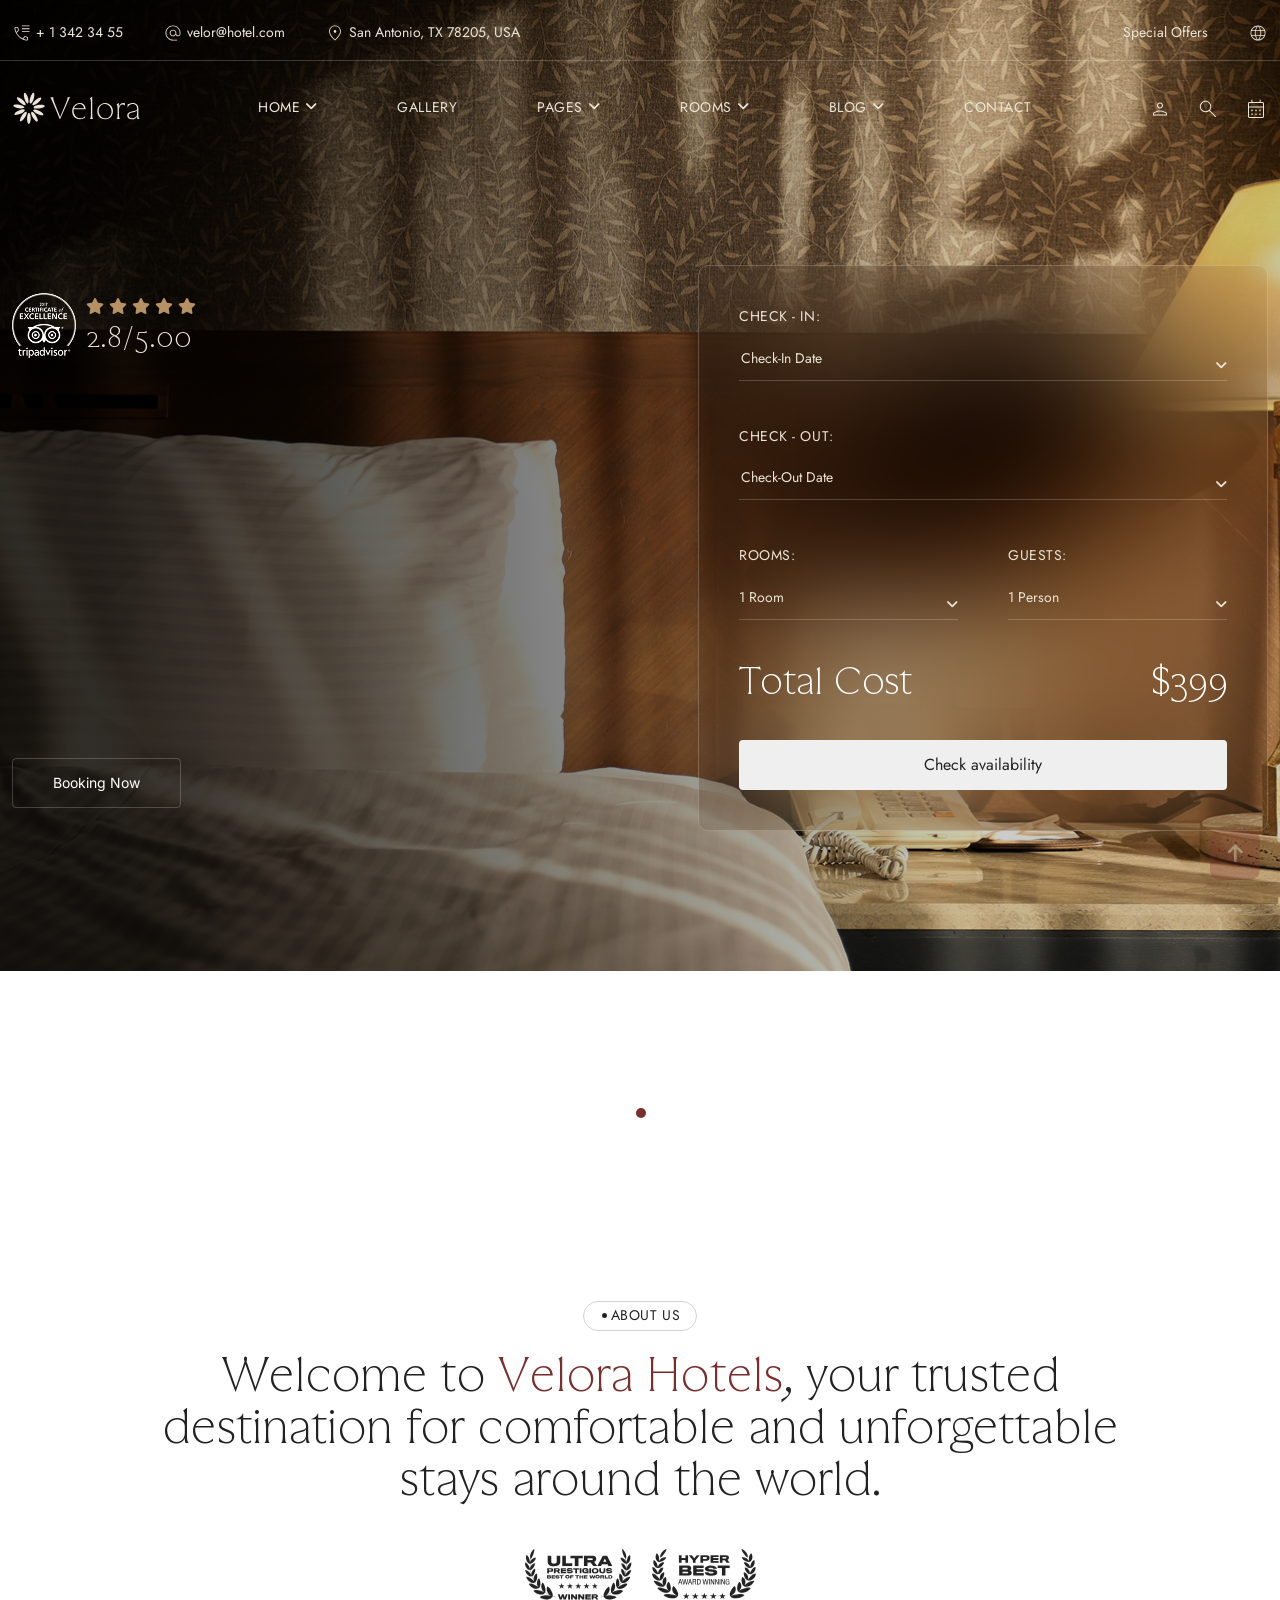
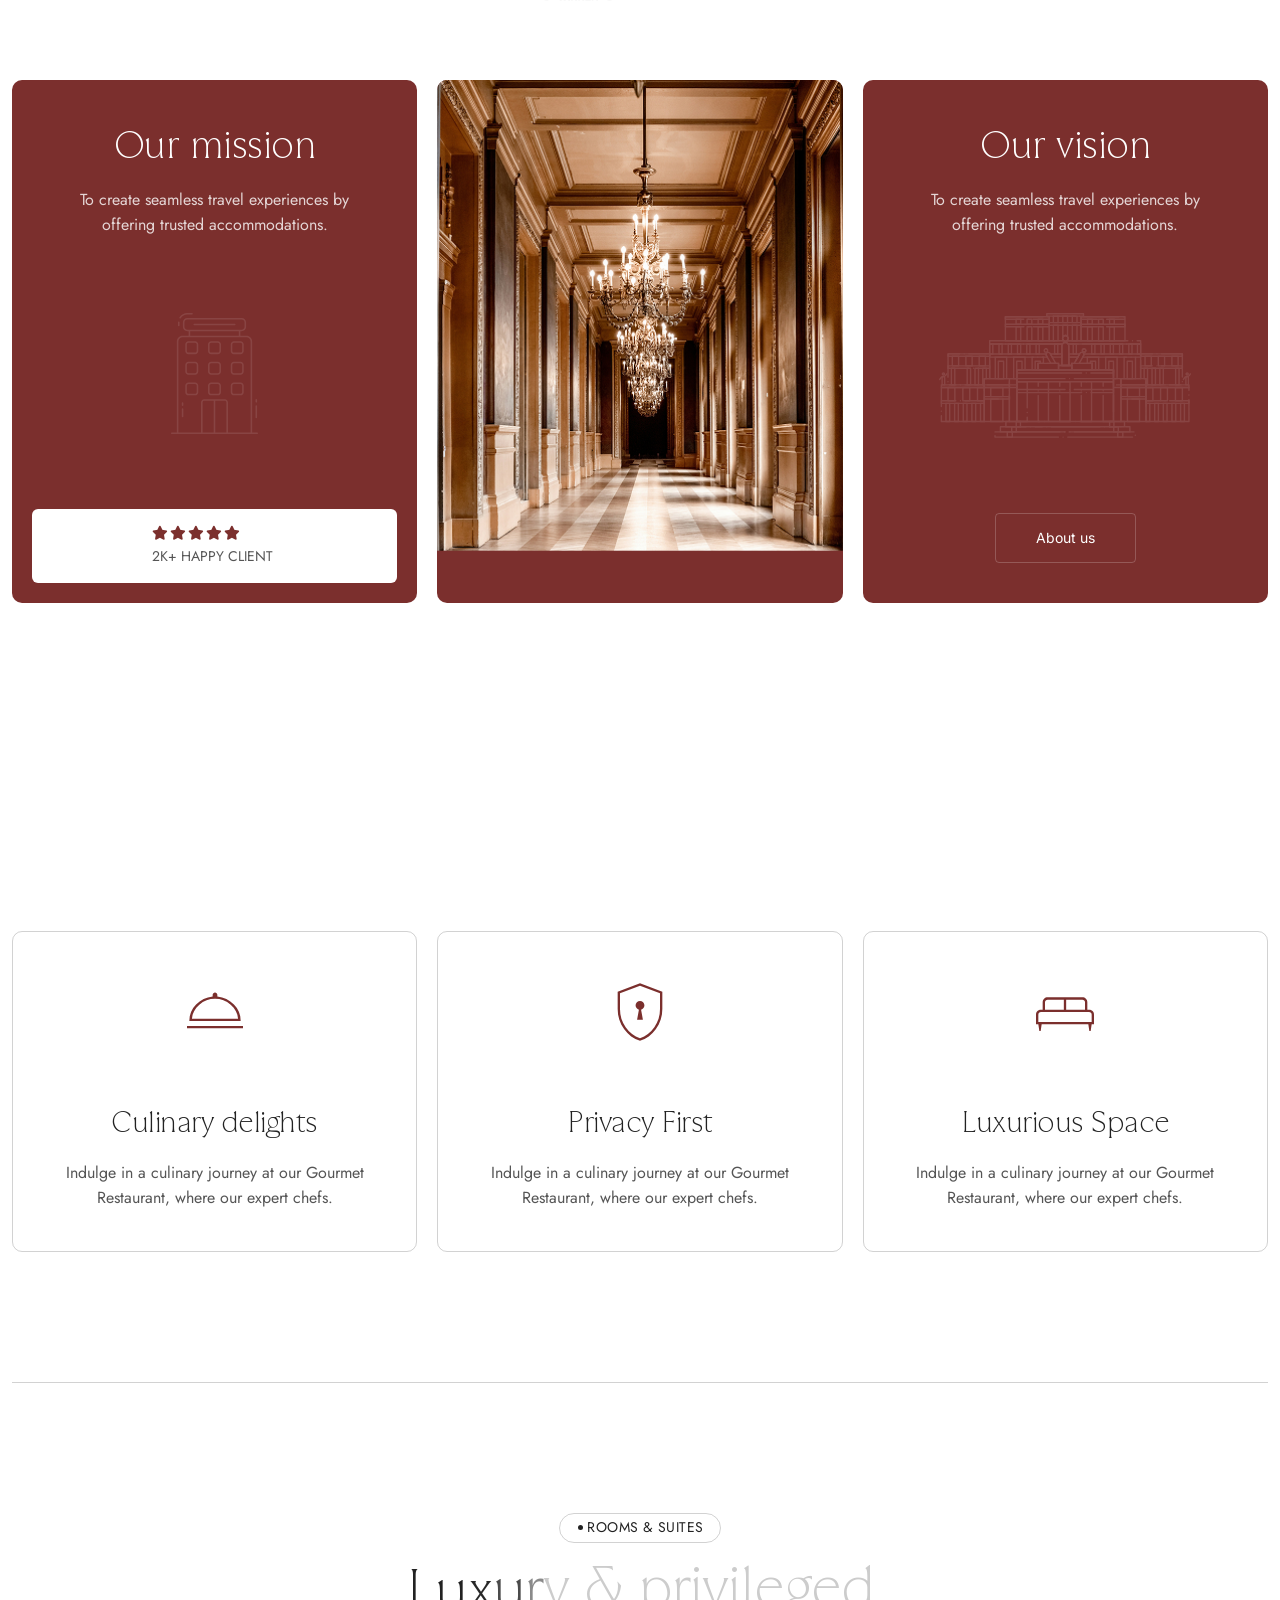
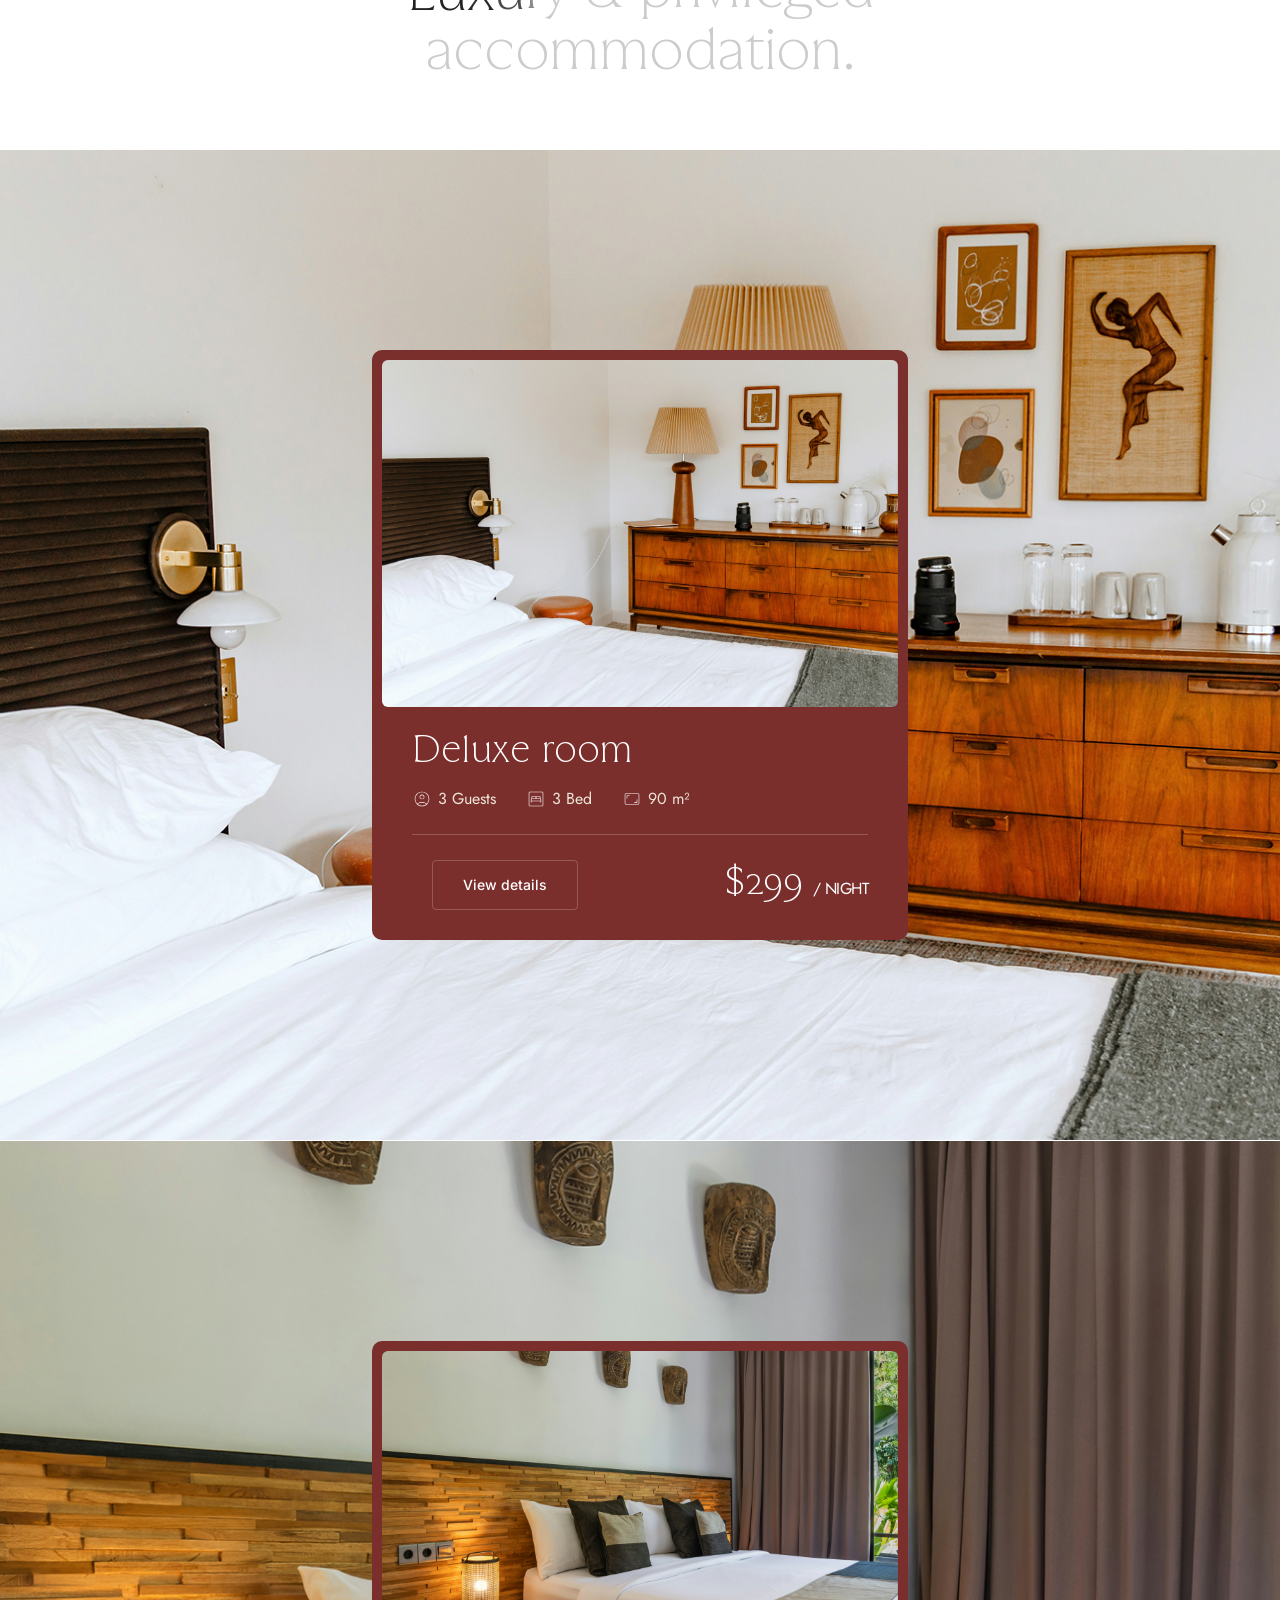
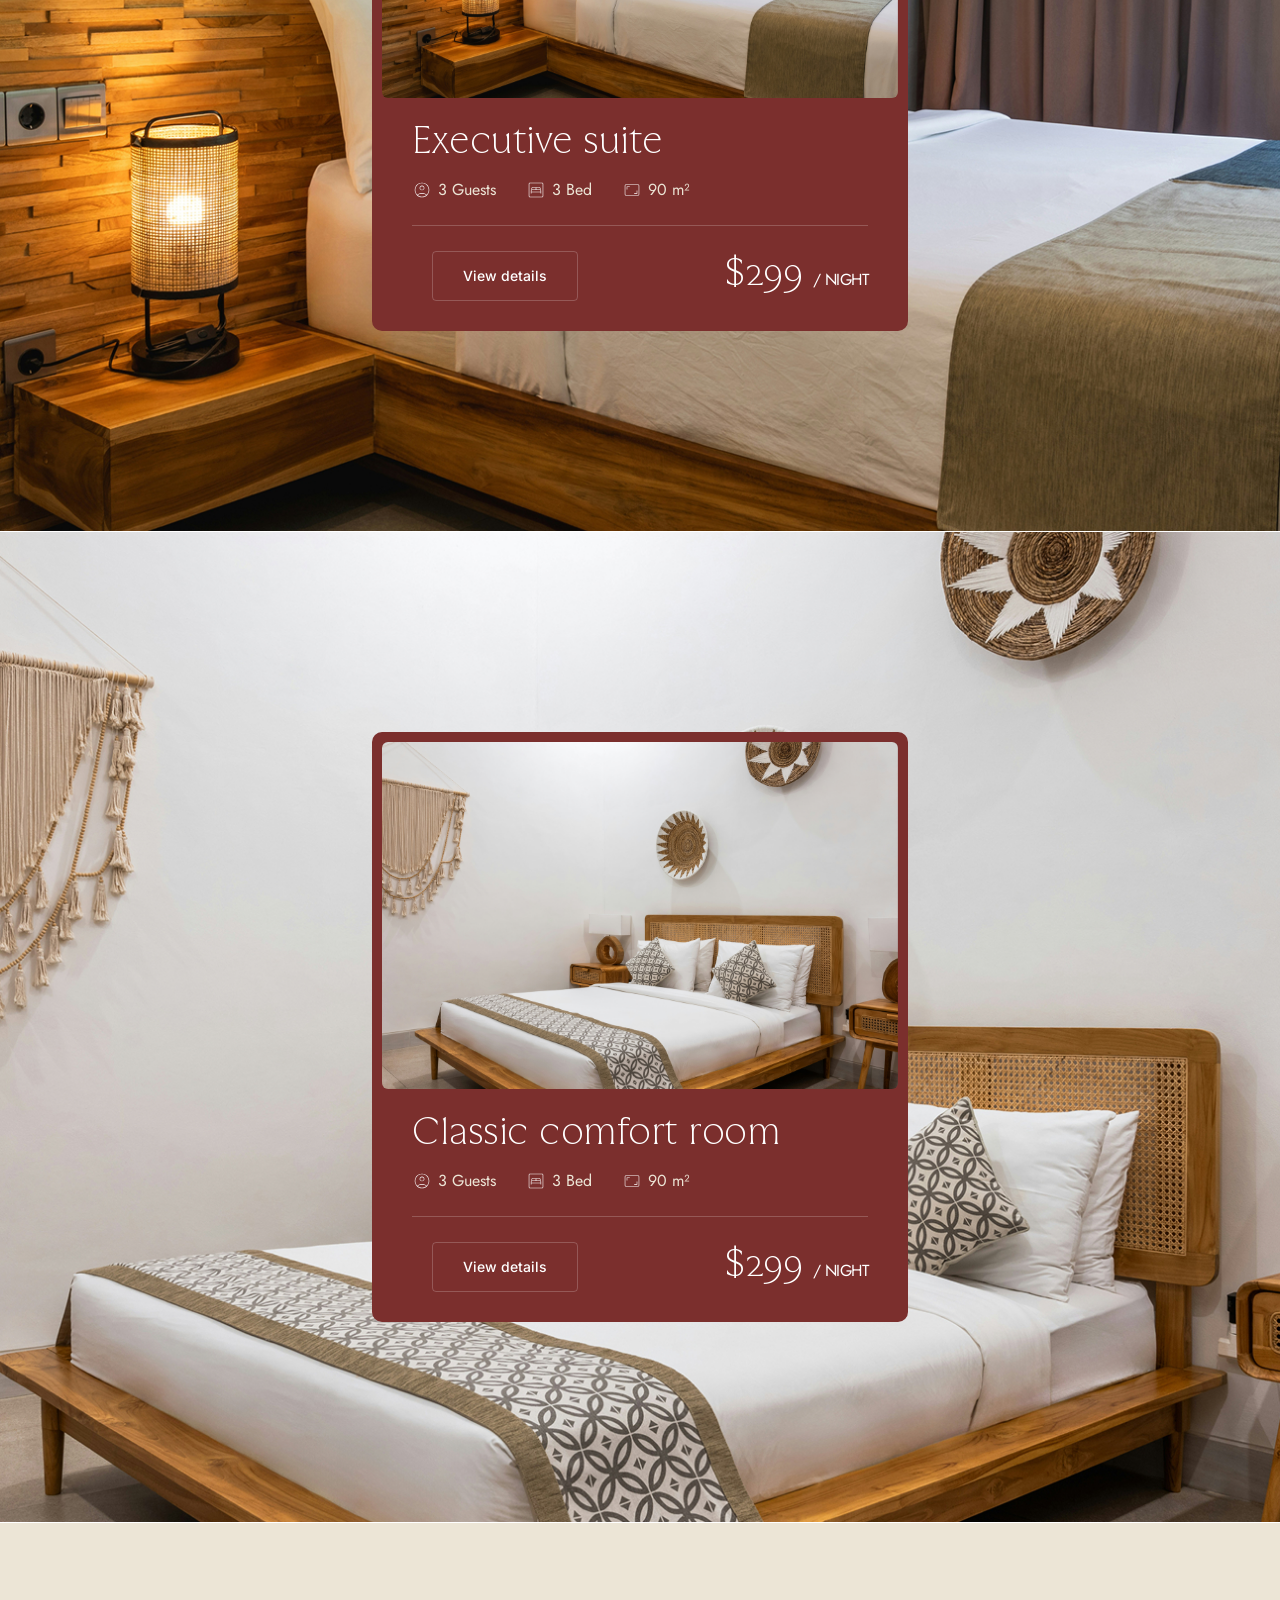
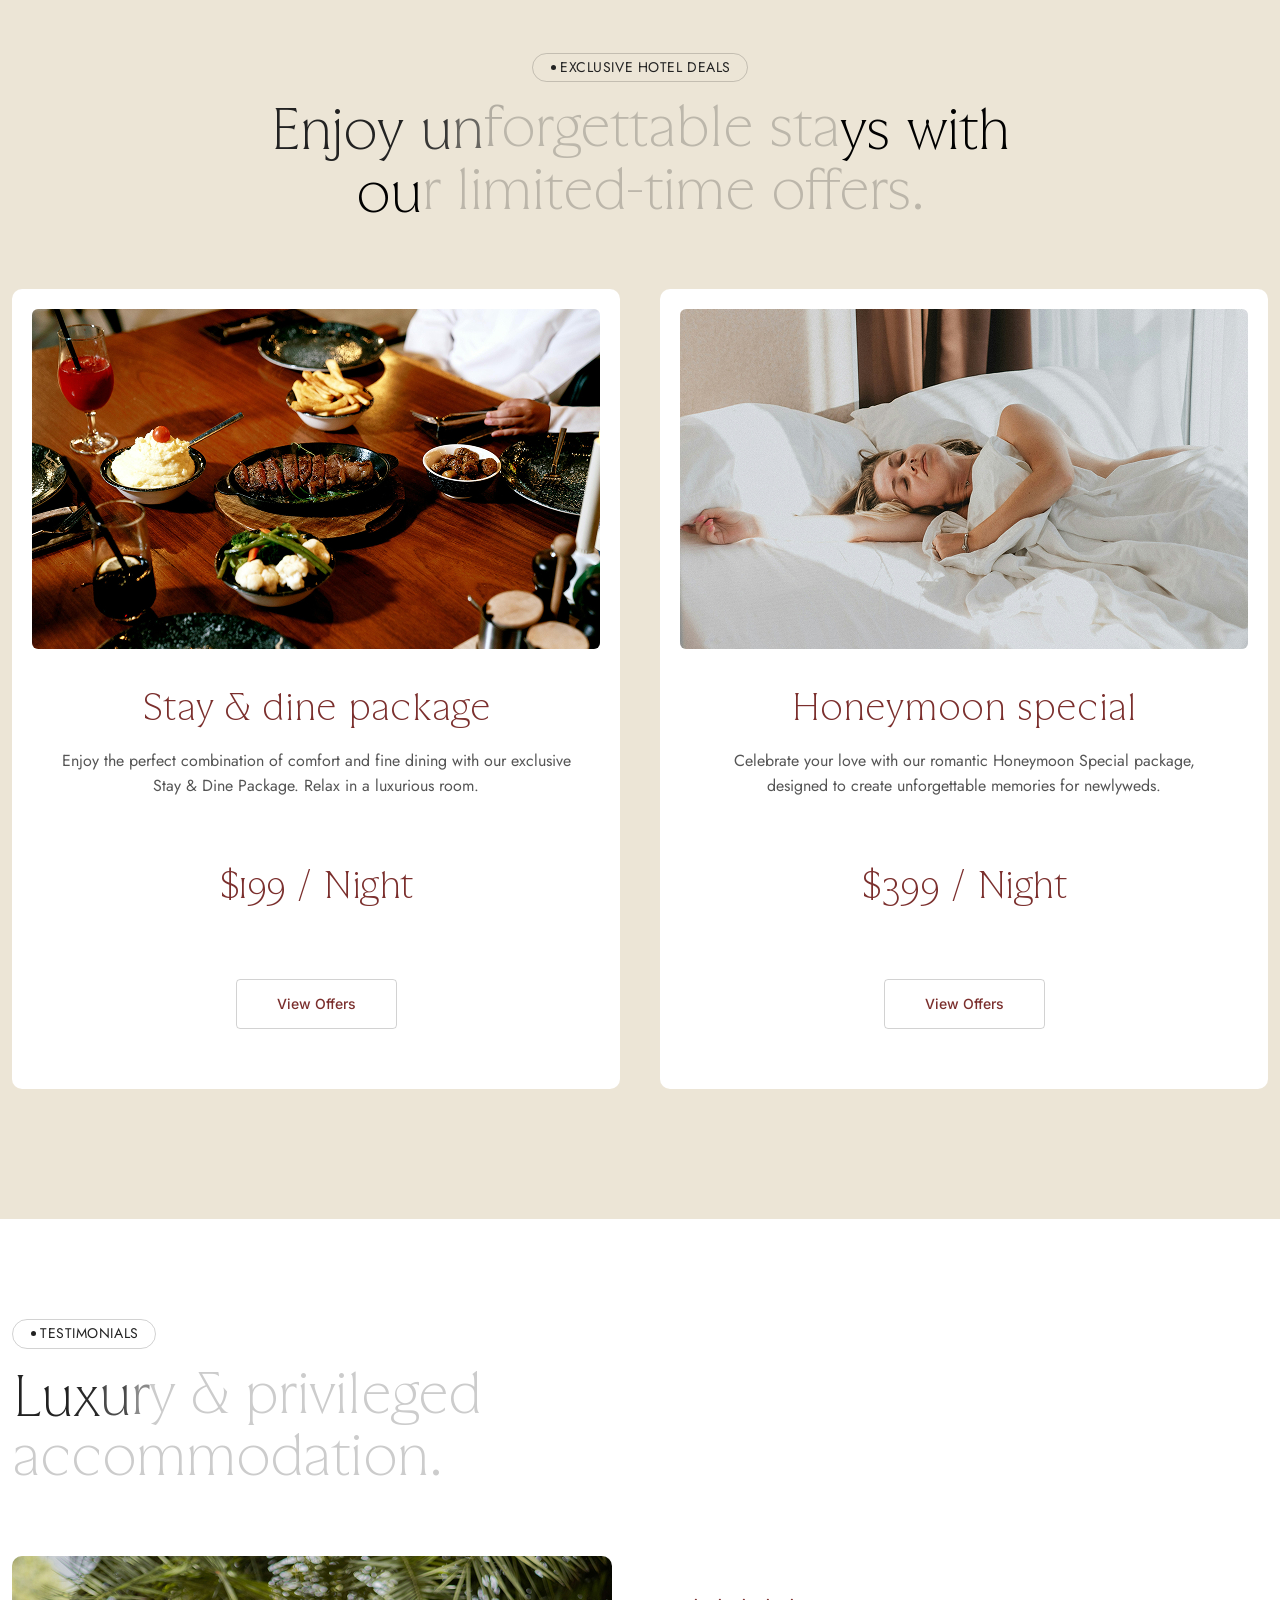
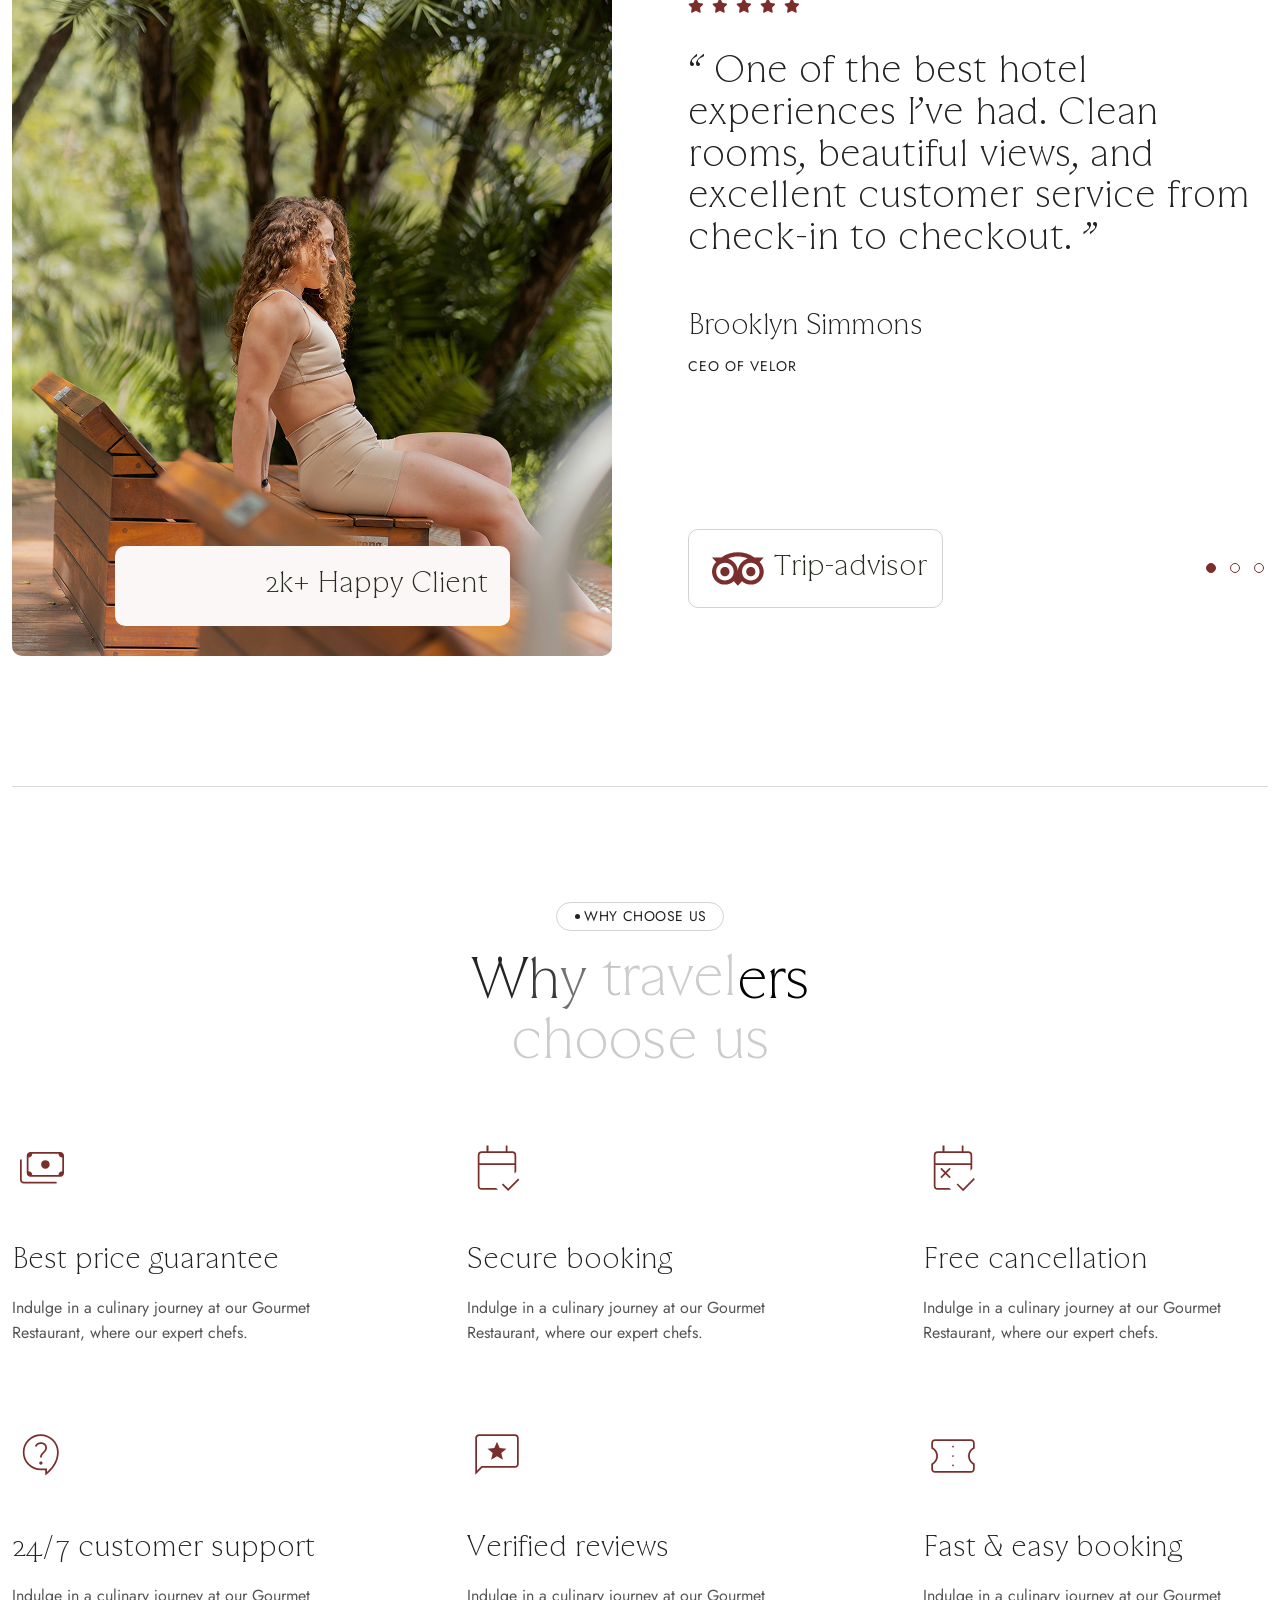
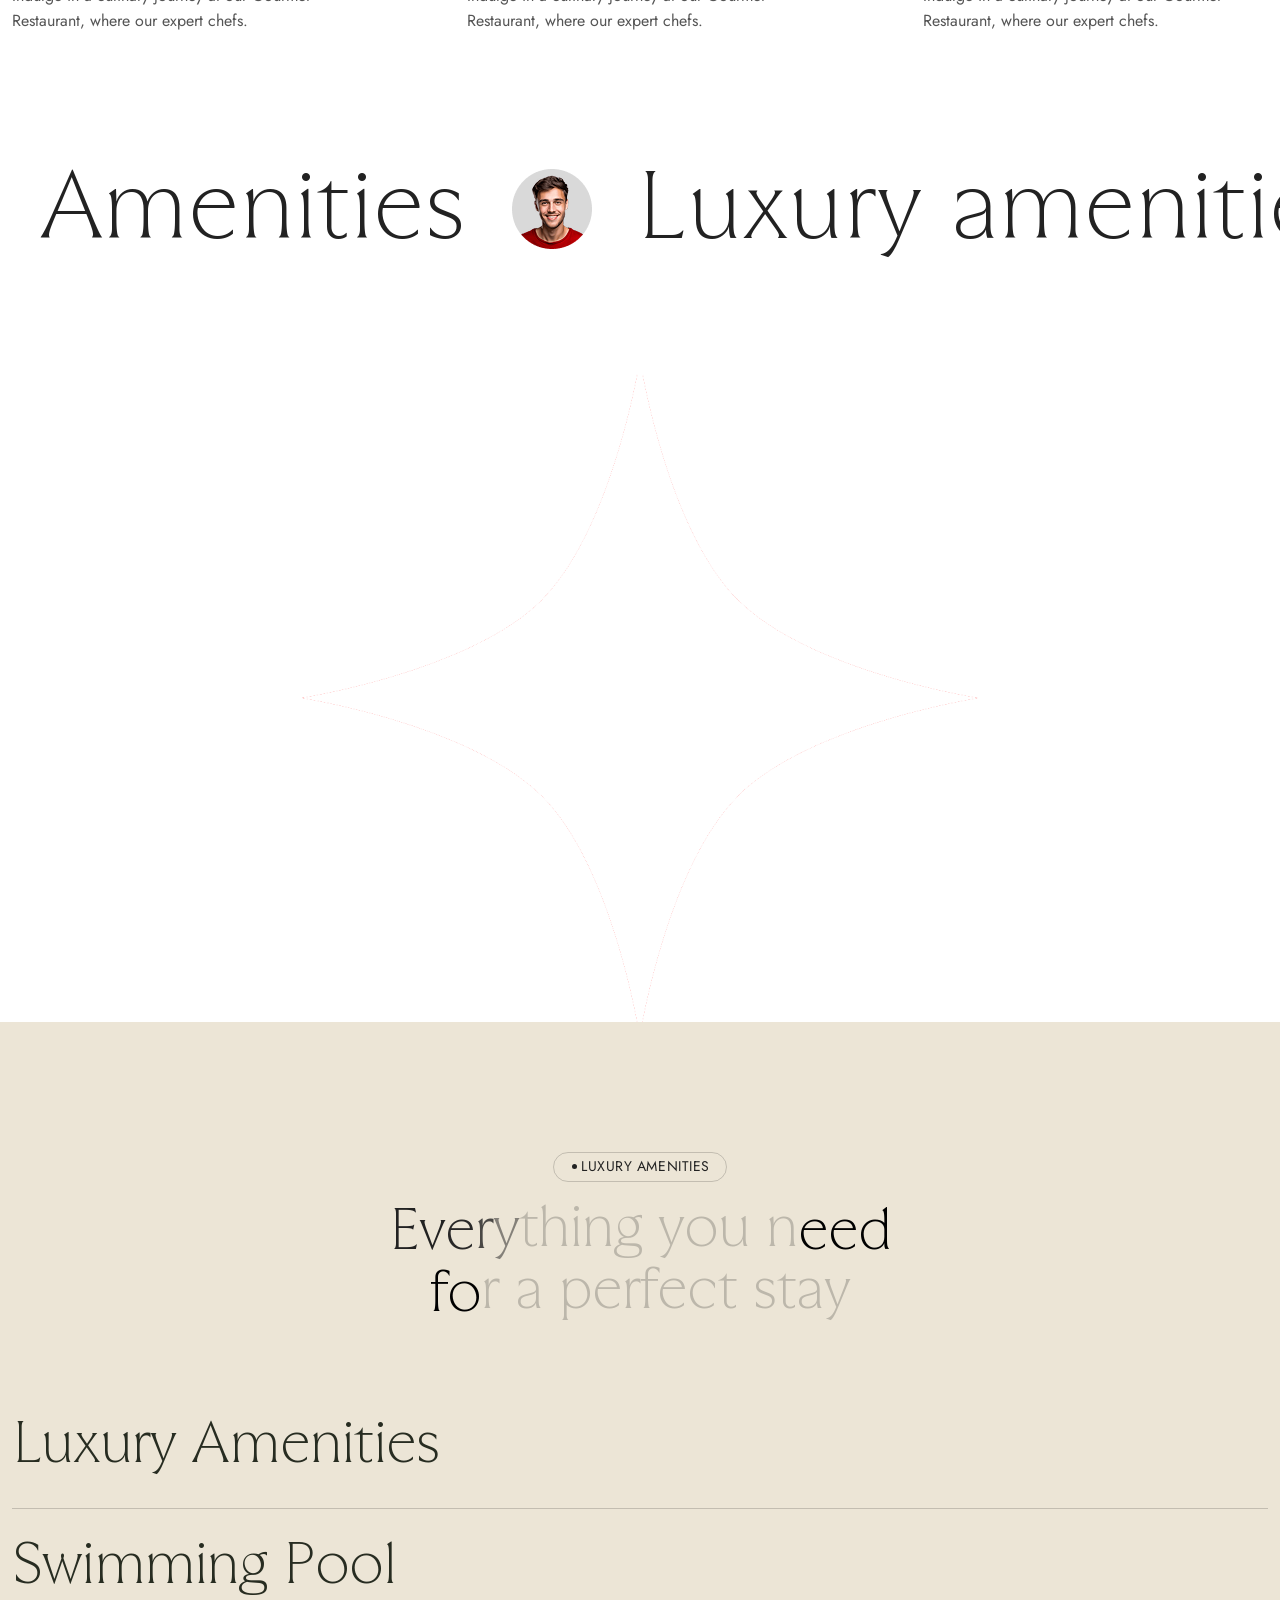
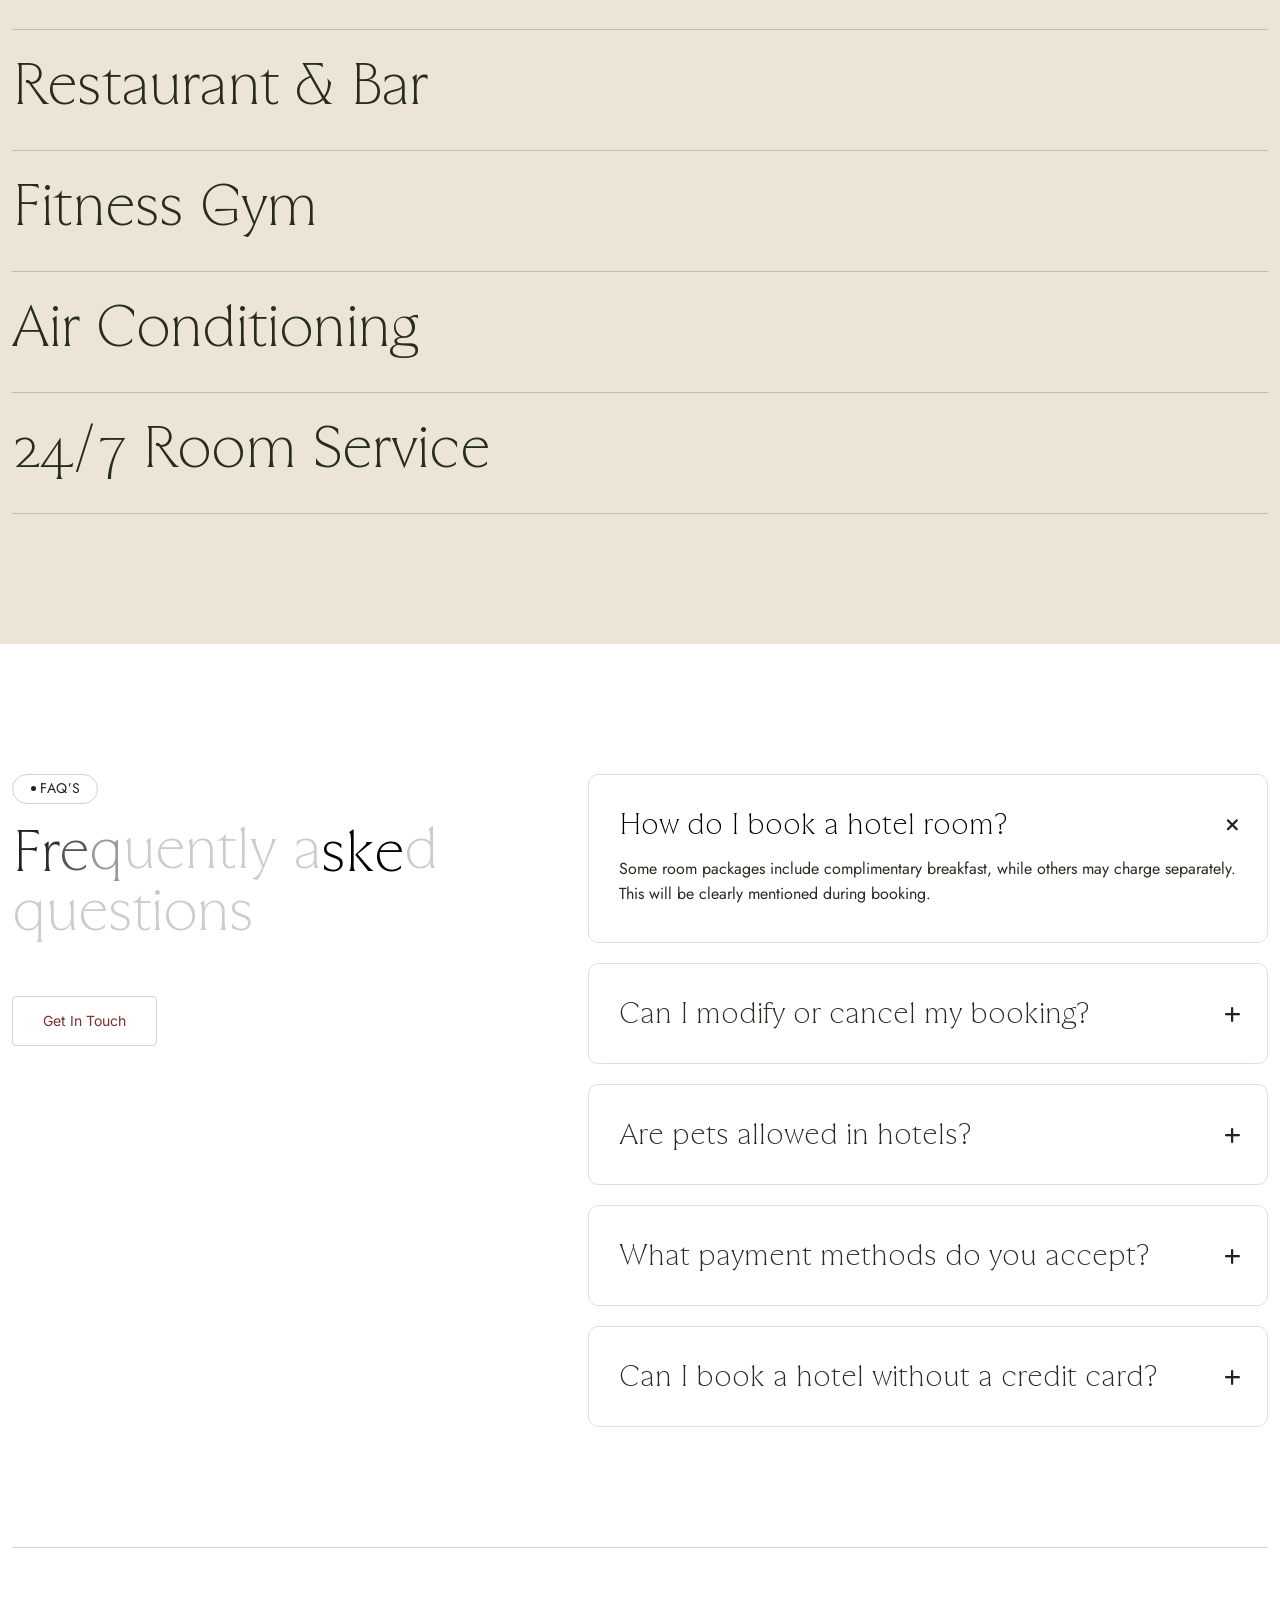
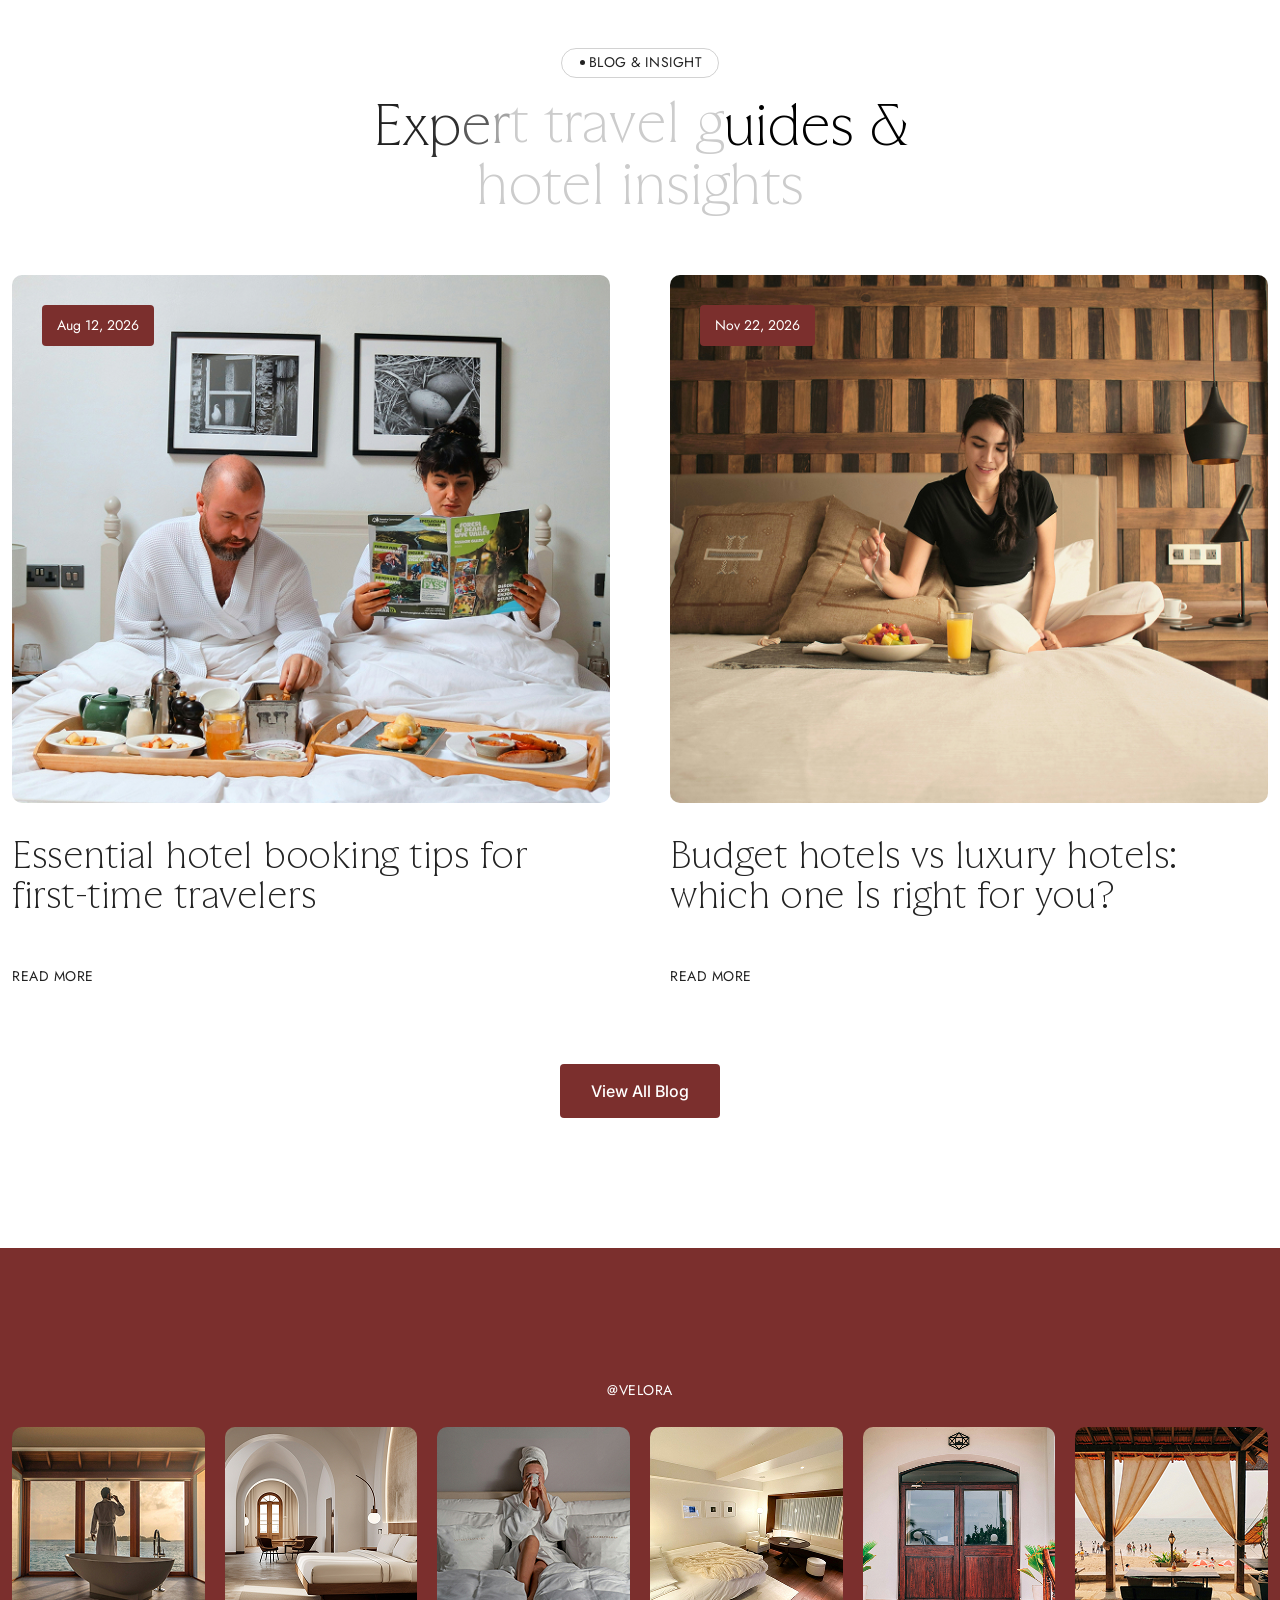
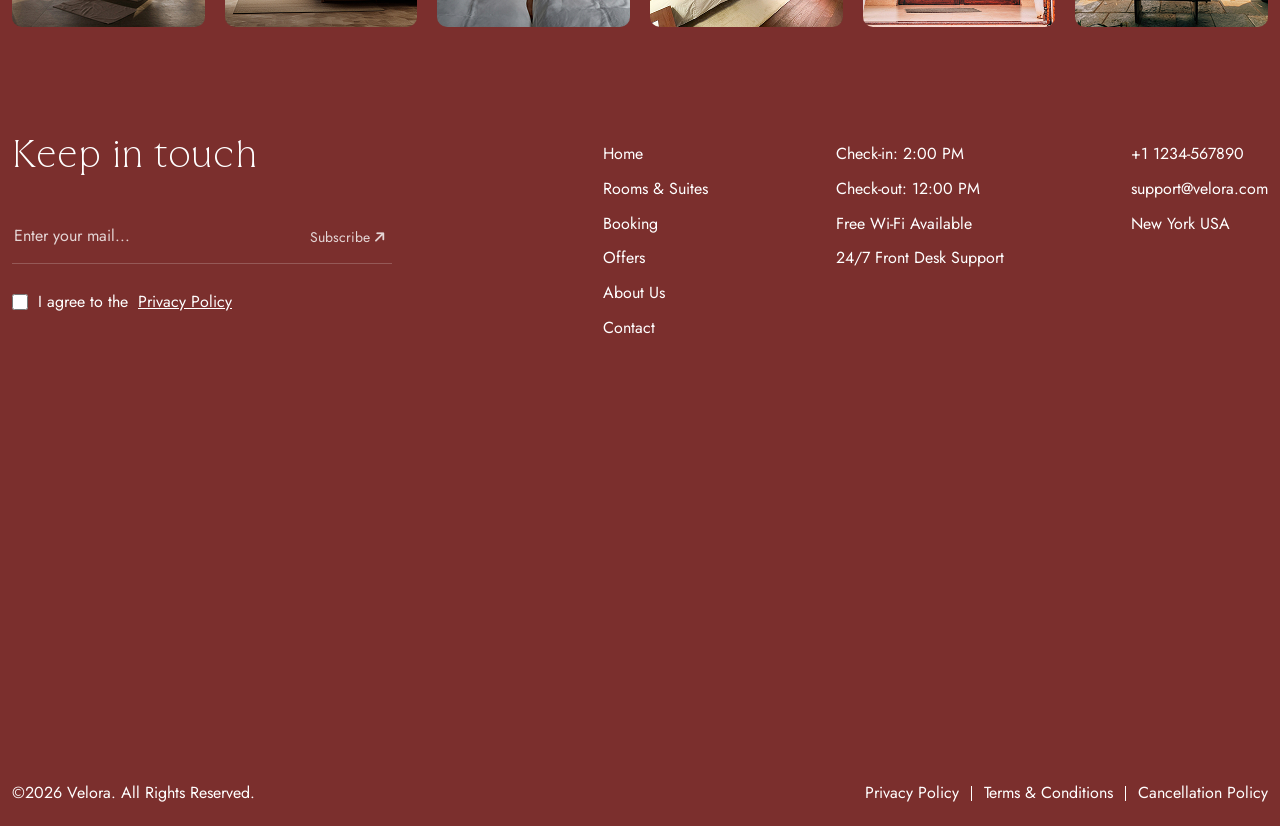
==== commit 4dad94b9: "100% 100%" ====
--- a/index.html
+++ b/index.html
@@ -472,13 +472,13 @@
 				<h2 class="sec_title nx-itm-title nx-itm-anim">Enjoy unforgettable stays with our limited-time offers.</h2>
 			</div>
 			<div class="vl-deal-content">
-				<div class="vl-deal-item">
+				<div class="vl-deal-item wow fadeInUp" data-wow-delay="100ms" data-wow-duration="1000ms">
 					<div class="item-img img-cover">
 						<img src="assets/img/about/deal1.jpg" alt="">
 					</div>
 					<div class="item-text text-center">
 						<div class="inner-text headline pera-content">
-							<h3><a href="#">Stay & dine package</a></h3>
+							<h3 class="href-underline"><a href="#">Stay & dine package</a></h3>
 							<p>Enjoy the perfect combination of comfort and fine dining with our exclusive Stay & Dine Package. Relax in a luxurious room.</p>
 						</div>
 						<div class="item-price headline">
@@ -489,13 +489,13 @@
 						</div>
 					</div>
 				</div>
-				<div class="vl-deal-item">
+				<div class="vl-deal-item wow fadeInUp" data-wow-delay="200ms" data-wow-duration="1000ms">
 					<div class="item-img img-cover">
 						<img src="assets/img/about/deal2.jpg" alt="">
 					</div>
 					<div class="item-text text-center">
 						<div class="inner-text headline pera-content">
-							<h3><a href="#">Honeymoon special</a></h3>
+							<h3 class="href-underline"><a href="#">Honeymoon special</a></h3>
 							<p>Celebrate your love with our romantic Honeymoon Special package, designed to create unforgettable memories for newlyweds.</p>
 						</div>
 						<div class="item-price headline">
@@ -515,7 +515,7 @@
 
 <!-- Start of Testimonial section
 	============================================= -->
-	<section id="vl-testi" class="vl-testi-sec pt-130">
+	<section id="vl-testi" class="vl-testi-sec pt-100">
 		<div class="container">
 			<div class="vl-testi-wrap pb-115">
 				<div class="vl-sec-title pb-60  headline">
@@ -552,7 +552,7 @@
 											<li><i class="fa-solid fa-star"></i></li>
 											<li><i class="fa-solid fa-star"></i></li>
 										</ul>
-										<p>“ One of the best hotel experiences I’ve had. Clean rooms, beautiful views, and excellent customer service from check-in to checkout. ”</p>
+										<p class="vl-split-1">“ One of the best hotel experiences I’ve had. Clean rooms, beautiful views, and excellent customer service from check-in to checkout. ”</p>
 										<div class="item-author headline">
 											<h3>Brooklyn Simmons</h3>
 											<span class="text-uppercase">CEO of Velor</span>
@@ -569,7 +569,7 @@
 											<li><i class="fa-solid fa-star"></i></li>
 											<li><i class="fa-solid fa-star"></i></li>
 										</ul>
-										<p>“ One of the best hotel experiences I’ve had. Clean rooms, beautiful views, and excellent customer service from check-in to checkout. ”</p>
+										<p class="vl-split-1">“ One of the best hotel experiences I’ve had. Clean rooms, beautiful views, and excellent customer service from check-in to checkout. ”</p>
 										<div class="item-author headline">
 											<h3>Brooklyn Simmons</h3>
 											<span class="text-uppercase">CEO of Velor</span>
@@ -586,7 +586,7 @@
 											<li><i class="fa-solid fa-star"></i></li>
 											<li><i class="fa-solid fa-star"></i></li>
 										</ul>
-										<p>“ One of the best hotel experiences I’ve had. Clean rooms, beautiful views, and excellent customer service from check-in to checkout. ”</p>
+										<p class="vl-split-1">“ One of the best hotel experiences I’ve had. Clean rooms, beautiful views, and excellent customer service from check-in to checkout. ”</p>
 										<div class="item-author headline">
 											<h3>Brooklyn Simmons</h3>
 											<span class="text-uppercase">CEO of Velor</span>
@@ -623,7 +623,7 @@
 				<h2 class="sec_title nx-itm-title nx-itm-anim">Why travelers choose us</h2>
 			</div>
 			<div class="vl-why-c-content">
-				<div class="vl-why-c-item">
+				<div class="vl-why-c-item wow fadeInUp" data-wow-delay="100ms" data-wow-duration="1000ms">
 					<div class="item-icon">
 						<i><img src="assets/img/icon/ic18.svg" alt=""></i>
 					</div>
@@ -632,7 +632,7 @@
 						<p>Indulge in a culinary journey at our Gourmet Restaurant, where our expert chefs.</p>
 					</div>
 				</div>
-				<div class="vl-why-c-item">
+				<div class="vl-why-c-item wow fadeInUp" data-wow-delay="200ms" data-wow-duration="1000ms">
 					<div class="item-icon">
 						<i><img src="assets/img/icon/ic19.svg" alt=""></i>
 					</div>
@@ -641,7 +641,7 @@
 						<p>Indulge in a culinary journey at our Gourmet Restaurant, where our expert chefs.</p>
 					</div>
 				</div>
-				<div class="vl-why-c-item">
+				<div class="vl-why-c-item wow fadeInUp" data-wow-delay="300ms" data-wow-duration="1000ms">
 					<div class="item-icon">
 						<i><img src="assets/img/icon/ic20.svg" alt=""></i>
 					</div>
@@ -650,7 +650,7 @@
 						<p>Indulge in a culinary journey at our Gourmet Restaurant, where our expert chefs.</p>
 					</div>
 				</div>
-				<div class="vl-why-c-item">
+				<div class="vl-why-c-item wow fadeInUp" data-wow-delay="400ms" data-wow-duration="1000ms">
 					<div class="item-icon">
 						<i><img src="assets/img/icon/ic21.svg" alt=""></i>
 					</div>
@@ -659,7 +659,7 @@
 						<p>Indulge in a culinary journey at our Gourmet Restaurant, where our expert chefs.</p>
 					</div>
 				</div>
-				<div class="vl-why-c-item">
+				<div class="vl-why-c-item wow fadeInUp" data-wow-delay="500ms" data-wow-duration="1000ms">
 					<div class="item-icon">
 						<i><img src="assets/img/icon/ic22.svg" alt=""></i>
 					</div>
@@ -668,7 +668,7 @@
 						<p>Indulge in a culinary journey at our Gourmet Restaurant, where our expert chefs.</p>
 					</div>
 				</div>
-				<div class="vl-why-c-item">
+				<div class="vl-why-c-item wow fadeInUp" data-wow-delay="600ms" data-wow-duration="1000ms">
 					<div class="item-icon">
 						<i><img src="assets/img/icon/ic23.svg" alt=""></i>
 					</div>
@@ -686,7 +686,7 @@
 
 <!-- Start of Text Scroll section
 	============================================= -->
-	<div class="vl-text-scroll over-hidden marquee-right headline">
+	<div class="vl-text-scroll over-hidden marquee-right headline pb-100">
 		<h3>Amenities</h3>
 		<i><img src="assets/img/about/ts.png" alt=""></i>
 		<h3>Luxury amenities</h3>
@@ -702,7 +702,10 @@
 
 <!-- Start of Video section
 	============================================= -->
-	<div class="vl-video-area over-hidden pt-100 pb-130">
+	<div class="vl-video-area over-hidden position-relative">
+		<div class="vl-video-shape img-cover position-absolute">
+			<img src="assets/img/bg/video-bg.svg" alt="">
+		</div>
 		<div class="item-video img-cover">
 			<video autoplay="" muted="" loop="" playsinline="" preload="metadata"><source src="assets/img/01.mp4" type="video/mp4">
 			</video>
@@ -922,7 +925,7 @@
 						</div>
 					</div>
 					<div class="item-text headline">
-						<h3 class="blg_title"><a href="#">Essential hotel booking tips for first-time travelers</a></h3>
+						<h3 class="blg_title href-underline"><a href="#">Essential hotel booking tips for first-time travelers</a></h3>
 						<a class="read_more text-uppercase" href="#">Read more</a>
 					</div>
 				</div>
@@ -936,7 +939,7 @@
 						</div>
 					</div>
 					<div class="item-text headline">
-						<h3 class="blg_title"><a href="#">Budget hotels vs luxury hotels: which one Is right for you?</a></h3>
+						<h3 class="blg_title href-underline"><a href="#">Budget hotels vs luxury hotels: which one Is right for you?</a></h3>
 						<a class="read_more text-uppercase" href="#">Read more</a>
 					</div>
 				</div>
--- a/assets/css/style.css
+++ b/assets/css/style.css
@@ -722,6 +722,11 @@
   font-family: var(--vl-inter);
   border: 1px solid rgba(255, 255, 255, 0.2);
 }
+.vl-btn a:hover {
+  color: #fff;
+  border: 1px solid var(--vl-prime-c);
+  background-color: var(--vl-prime-c);
+}
 
 .vl-sec-title .subtitle {
   color: #222222;
@@ -2552,6 +2557,10 @@
   line-height: 1;
   font-size: 14px;
 }
+.vl-about-card .vl-btn a:hover {
+  color: #000;
+  background-color: #fff;
+}
 
 /*---------------------------------------------------- */
 /*Feat area*/
@@ -2665,16 +2674,6 @@
   max-width: 475px;
 }
 
-.vl-room-item {
-  top: 0;
-  left: 0;
-  width: 100%;
-  height: 100%;
-  position: absolute;
-}
-.vl-room-item:first-child {
-  position: static;
-}
 .vl-room-item .item-inner-wrap {
   z-index: 1;
   padding: 200px 15px;
@@ -2697,6 +2696,13 @@
   overflow: hidden;
   border-radius: 6px;
   margin-bottom: 25px;
+}
+.vl-room-item .item-inner-wrap .item-card .inner-img img {
+  -webkit-transition: -webkit-transform 0.2s ease-out;
+  transition: -webkit-transform 0.2s ease-out;
+  transition: transform 0.2s ease-out;
+  transition: transform 0.2s ease-out, -webkit-transform 0.2s ease-out;
+  will-change: transform;
 }
 .vl-room-item .item-inner-wrap .item-card .inner-text {
   padding-left: 30px;
@@ -2742,6 +2748,10 @@
   font-weight: 500;
   padding: 17px 30px;
 }
+.vl-room-item .item-inner-wrap .item-card .inner-text .inner-bottom .vl-btn a:hover {
+  color: #000;
+  background-color: #fff;
+}
 .vl-room-item .item-inner-wrap .item-card .inner-text .inner-bottom .rm-price {
   color: #fff;
   font-size: 32px;
@@ -2790,6 +2800,10 @@
   border-radius: 6px;
   margin-bottom: 42px;
 }
+.vl-deal-item .item-img img {
+  -webkit-transition: 1000ms cubic-bezier(0.5, -0.75, 0.3, 1.5);
+  transition: 1000ms cubic-bezier(0.5, -0.75, 0.3, 1.5);
+}
 .vl-deal-item .inner-text {
   margin: 0 auto;
   max-width: 515px;
@@ -2822,6 +2836,13 @@
   font-weight: 500;
   color: var(--vl-prime-c);
   border: 1px solid rgba(34, 34, 34, 0.2);
+}
+.vl-deal-item .vl-btn a:hover {
+  color: #fff;
+}
+.vl-deal-item:hover .item-img img {
+  -webkit-transform: scale(1.1);
+          transform: scale(1.1);
 }
 
 /*---------------------------------------------------- */
@@ -2910,8 +2931,14 @@
   margin-bottom: 35px;
 }
 .vl-testi-item li {
+  opacity: 0;
   font-size: 14px;
+  visibility: hidden;
   color: var(--vl-prime-c);
+  -webkit-transform: translateY(15px);
+          transform: translateY(15px);
+  -webkit-transition: 500ms var(--cube-1);
+  transition: 500ms var(--cube-1);
 }
 .vl-testi-item p {
   color: #222222;
@@ -2920,6 +2947,22 @@
   padding-bottom: 52px;
   font-family: var(--vl-heading);
 }
+.vl-testi-item p div {
+  opacity: 0;
+  visibility: hidden;
+  -webkit-transform: translateY(10px);
+          transform: translateY(10px);
+  -webkit-transition: 800ms var(--cube-1);
+  transition: 800ms var(--cube-1);
+}
+.vl-testi-item .item-author {
+  opacity: 0;
+  visibility: hidden;
+  -webkit-transform: translateX(20px);
+          transform: translateX(20px);
+  -webkit-transition: 500ms var(--cube-1);
+  transition: 500ms var(--cube-1);
+}
 .vl-testi-item .item-author h3 {
   font-size: 24px;
   padding-bottom: 12px;
@@ -2929,6 +2972,69 @@
   color: #222222;
   font-size: 14px;
   letter-spacing: 1px;
+}
+
+.swiper-slide-active .vl-testi-item li {
+  opacity: 1;
+  visibility: visible;
+  -webkit-transition-delay: 0.1s;
+          transition-delay: 0.1s;
+  -webkit-transform: translateY(0px);
+          transform: translateY(0px);
+}
+.swiper-slide-active .vl-testi-item li:nth-child(2) {
+  -webkit-transition-delay: 0.2s;
+          transition-delay: 0.2s;
+}
+.swiper-slide-active .vl-testi-item li:nth-child(3) {
+  -webkit-transition-delay: 0.3s;
+          transition-delay: 0.3s;
+}
+.swiper-slide-active .vl-testi-item li:nth-child(4) {
+  -webkit-transition-delay: 0.4s;
+          transition-delay: 0.4s;
+}
+.swiper-slide-active .vl-testi-item li:nth-child(5) {
+  -webkit-transition-delay: 0.5s;
+          transition-delay: 0.5s;
+}
+.swiper-slide-active .vl-testi-item p div {
+  opacity: 1;
+  visibility: visible;
+  -webkit-transform: translateY(0);
+          transform: translateY(0);
+}
+.swiper-slide-active .vl-testi-item p div:nth-child(1) {
+  -webkit-transition-delay: 0.1s;
+          transition-delay: 0.1s;
+}
+.swiper-slide-active .vl-testi-item p div:nth-child(2) {
+  -webkit-transition-delay: 0.2s;
+          transition-delay: 0.2s;
+}
+.swiper-slide-active .vl-testi-item p div:nth-child(3) {
+  -webkit-transition-delay: 0.3s;
+          transition-delay: 0.3s;
+}
+.swiper-slide-active .vl-testi-item p div:nth-child(4) {
+  -webkit-transition-delay: 0.4s;
+          transition-delay: 0.4s;
+}
+.swiper-slide-active .vl-testi-item p div:nth-child(5) {
+  -webkit-transition-delay: 0.5s;
+          transition-delay: 0.5s;
+}
+.swiper-slide-active .vl-testi-item p div:nth-child(6) {
+  -webkit-transition-delay: 0.6s;
+          transition-delay: 0.6s;
+}
+.swiper-slide-active .vl-testi-item .item-author {
+  opacity: 1;
+  visibility: visible;
+  -webkit-transform: translateX(0);
+          transform: translateX(0);
+  -webkit-transition-delay: 0.5s;
+          transition-delay: 0.5s;
 }
 
 .vl-testi-bottom {
@@ -2976,6 +3082,51 @@
   max-width: 350px;
 }
 
+@-webkit-keyframes hithere {
+  30% {
+    -webkit-transform: scale(1.2);
+    transform: scale(1.2);
+  }
+  40%, 60% {
+    -webkit-transform: rotate(-20deg) scale(1.2);
+    transform: rotate(-20deg) scale(1.2);
+  }
+  50% {
+    -webkit-transform: rotate(20deg) scale(1.2);
+    transform: rotate(20deg) scale(1.2);
+  }
+  70% {
+    -webkit-transform: rotate(0deg) scale(1.2);
+    transform: rotate(0deg) scale(1.2);
+  }
+  100% {
+    -webkit-transform: scale(1);
+    transform: scale(1);
+  }
+}
+
+@keyframes hithere {
+  30% {
+    -webkit-transform: scale(1.2);
+    transform: scale(1.2);
+  }
+  40%, 60% {
+    -webkit-transform: rotate(-20deg) scale(1.2);
+    transform: rotate(-20deg) scale(1.2);
+  }
+  50% {
+    -webkit-transform: rotate(20deg) scale(1.2);
+    transform: rotate(20deg) scale(1.2);
+  }
+  70% {
+    -webkit-transform: rotate(0deg) scale(1.2);
+    transform: rotate(0deg) scale(1.2);
+  }
+  100% {
+    -webkit-transform: scale(1);
+    transform: scale(1);
+  }
+}
 .vl-why-c-content {
   display: -ms-grid;
   display: grid;
@@ -2997,12 +3148,22 @@
 }
 
 .vl-why-c-item .item-icon {
+  width: 60px;
+  height: 60px;
   margin-bottom: 48px;
 }
 .vl-why-c-item .item-text h3 {
   color: #222222;
   font-size: 24px;
   padding-bottom: 20px;
+}
+.vl-why-c-item:hover .item-icon {
+  -webkit-animation: hithere 1s ease infinite;
+          animation: hithere 1s ease infinite;
+}
+
+.vl-text-scroll {
+  padding-top: 25px;
 }
 .vl-text-scroll h3 {
   line-height: 1;
@@ -3013,16 +3174,15 @@
 .vl-text-scroll i {
   top: -25px;
   position: relative;
-}
-
-.vl-video-area .item-video {
-  width: 1014px;
-  height: 1014px;
-  margin: 0 auto;
-  overflow: hidden;
-  clip-path: polygon(50% 0%, 50% 0%, 50.12% 0.708%, 50.491% 2.676%, 51.13% 5.667%, 52.053% 9.448%, 53.277% 13.781%, 54.818% 18.432%, 56.694% 23.165%, 58.922% 27.745%, 61.516% 31.937%, 64.496% 35.504%, 64.496% 35.504%, 68.063% 38.484%, 72.255% 41.078%, 76.835% 43.306%, 81.568% 45.182%, 86.219% 46.723%, 90.552% 47.947%, 94.333% 48.87%, 97.324% 49.509%, 99.292% 49.88%, 100% 50%, 100% 50%, 99.292% 50.12%, 97.324% 50.491%, 94.333% 51.13%, 90.552% 52.053%, 86.219% 53.277%, 81.568% 54.818%, 76.835% 56.694%, 72.255% 58.922%, 68.063% 61.516%, 64.496% 64.496%, 64.496% 64.496%, 61.516% 68.063%, 58.922% 72.255%, 56.694% 76.835%, 54.818% 81.568%, 53.277% 86.219%, 52.053% 90.552%, 51.13% 94.333%, 50.491% 97.324%, 50.12% 99.292%, 50% 100%, 50% 100%, 49.88% 99.292%, 49.509% 97.324%, 48.87% 94.333%, 47.947% 90.552%, 46.723% 86.219%, 45.182% 81.568%, 43.306% 76.835%, 41.078% 72.255%, 38.484% 68.063%, 35.504% 64.496%, 35.504% 64.496%, 31.937% 61.516%, 27.745% 58.922%, 23.165% 56.694%, 18.432% 54.818%, 13.781% 53.277%, 9.448% 52.053%, 5.667% 51.13%, 2.676% 50.491%, 0.708% 50.12%, 0% 50%, 0% 50%, 0.708% 49.88%, 2.676% 49.509%, 5.667% 48.87%, 9.448% 47.947%, 13.781% 46.723%, 18.432% 45.182%, 23.165% 43.306%, 27.745% 41.078%, 31.937% 38.484%, 35.504% 35.504%, 35.504% 35.504%, 38.484% 31.937%, 41.078% 27.745%, 43.306% 23.165%, 45.182% 18.432%, 46.723% 13.781%, 47.947% 9.448%, 48.87% 5.667%, 49.509% 2.676%, 49.88% 0.708%, 50% 0%);
-}
-
+  display: inline-block;
+  -webkit-animation: hithere 2s ease infinite;
+          animation: hithere 2s ease infinite;
+}
+
+.vl-video-area .vl-video-shape {
+  top: 0;
+  left: 0;
+}
 /*---------------------------------------------------- */
 /*Amenities area*/
 /*----------------------------------------------------*/
@@ -3176,6 +3336,9 @@
   padding: 17px 30px;
   color: var(--vl-prime-c);
   border: 1px solid rgba(34, 34, 34, 0.2);
+}
+.vl-faq-content .vl-sec-title .vl-btn a:hover {
+  color: #fff;
 }
 
 .vl-faq-wrapper .accordion-item,
@@ -3313,6 +3476,10 @@
   overflow: hidden;
   border-radius: 10px;
 }
+.vl-blg-item .item-img-meta .inner-img img {
+  -webkit-transition: all 500ms ease-in-out;
+  transition: all 500ms ease-in-out;
+}
 .vl-blg-item .item-img-meta .inner-meta {
   top: 30px;
   left: 30px;
@@ -3362,15 +3529,25 @@
 .vl-blg-item .read_more:hover:before {
   width: 100%;
 }
+.vl-blg-item:hover .inner-img img {
+  -webkit-transform: scale(1.1);
+          transform: scale(1.1);
+}
 
 .vl-more-btn a {
   color: #fff;
   line-height: 1;
   font-weight: 500;
   border-radius: 4px;
-  padding: 20px 30px;
+  padding: 18px 30px;
   font-family: var(--vl-inter);
+  border: 1px solid transparent;
   background-color: var(--vl-prime-c);
+}
+.vl-more-btn a:hover {
+  color: #000;
+  background-color: transparent;
+  border: 1px solid var(--vl-prime-c);
 }
 
 /*---------------------------------------------------- */
@@ -3418,6 +3595,12 @@
   height: 100%;
   -o-object-fit: cover;
      object-fit: cover;
+  -webkit-transition: all 300ms ease-in-out;
+  transition: all 300ms ease-in-out;
+}
+.vl-insta-feed .insta-feed-wrap .item-img:hover img {
+  -webkit-transform: scale(1.05);
+          transform: scale(1.05);
 }
 
 .vl-footer-widget-wrap {
@@ -3482,11 +3665,16 @@
   font-size: 14px;
   color: rgba(255, 255, 255, 0.8);
   position: absolute;
+  -webkit-transition: all 500ms ease-in-out;
+  transition: all 500ms ease-in-out;
   background-color: transparent;
 }
 .vl-footer-widget .newslatter-widget form button i {
   -webkit-transform: rotate(-45deg);
           transform: rotate(-45deg);
+}
+.vl-footer-widget .newslatter-widget form button:hover {
+  letter-spacing: 0.5px;
 }
 .vl-footer-widget .newslatter-widget form span {
   gap: 10px;
@@ -3533,6 +3721,21 @@
 }
 .vl-footer-widget2 .menu-widget li a {
   color: #fff;
+  position: relative;
+}
+.vl-footer-widget2 .menu-widget li a:before {
+  left: 0;
+  bottom: 0;
+  width: 0%;
+  height: 1px;
+  content: "";
+  position: absolute;
+  background-color: #fff;
+  -webkit-transition: all 500ms ease-in-out;
+  transition: all 500ms ease-in-out;
+}
+.vl-footer-widget2 .menu-widget li a:hover:before {
+  width: 100%;
 }
 .vl-footer-widget2 .cta-widget li {
   color: #fff;
@@ -3593,8 +3796,13 @@
       flex-wrap: wrap;
 }
 .vl-ftr-copyright ul li {
+  position: relative;
+}
+.vl-ftr-copyright ul li a {
   color: #fff;
-  position: relative;
+}
+.vl-ftr-copyright ul li a:hover {
+  color: var(--vl-prime-c2);
 }
 .vl-ftr-copyright ul li:before {
   top: 5px;
